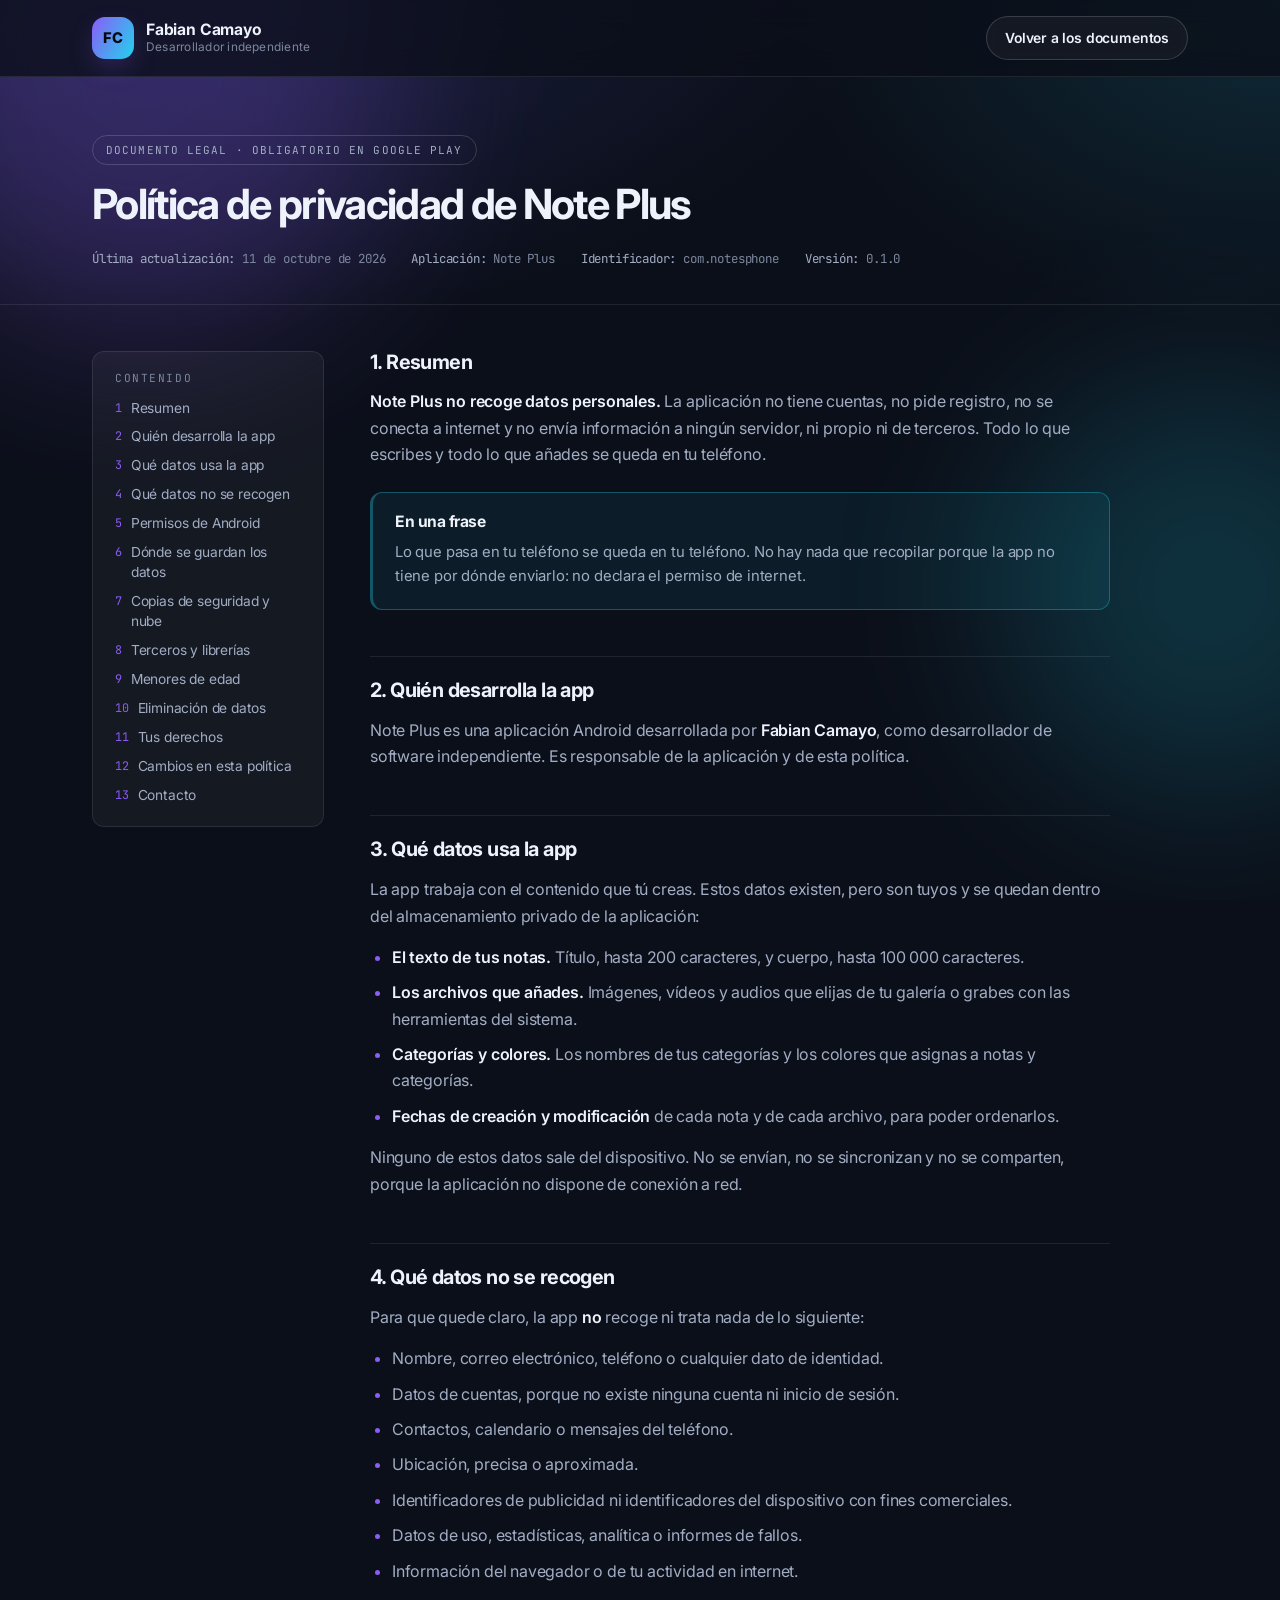
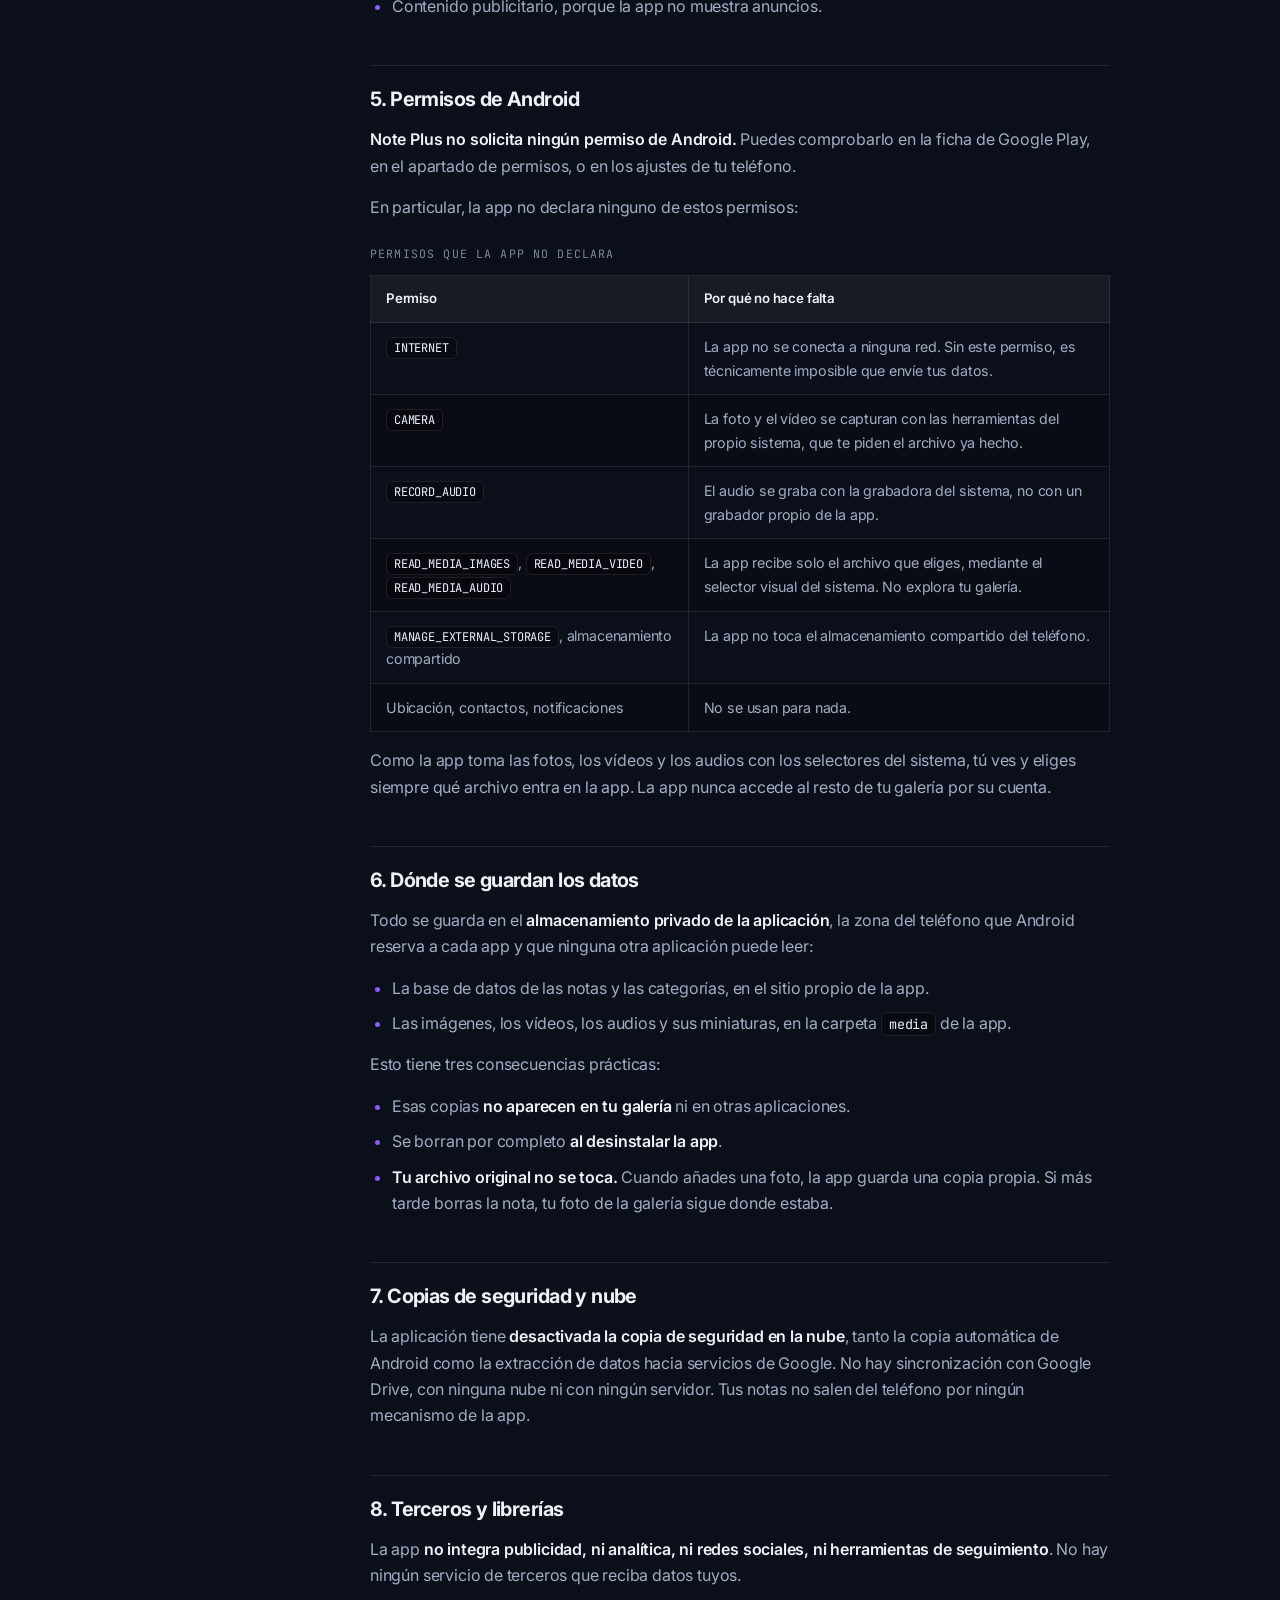
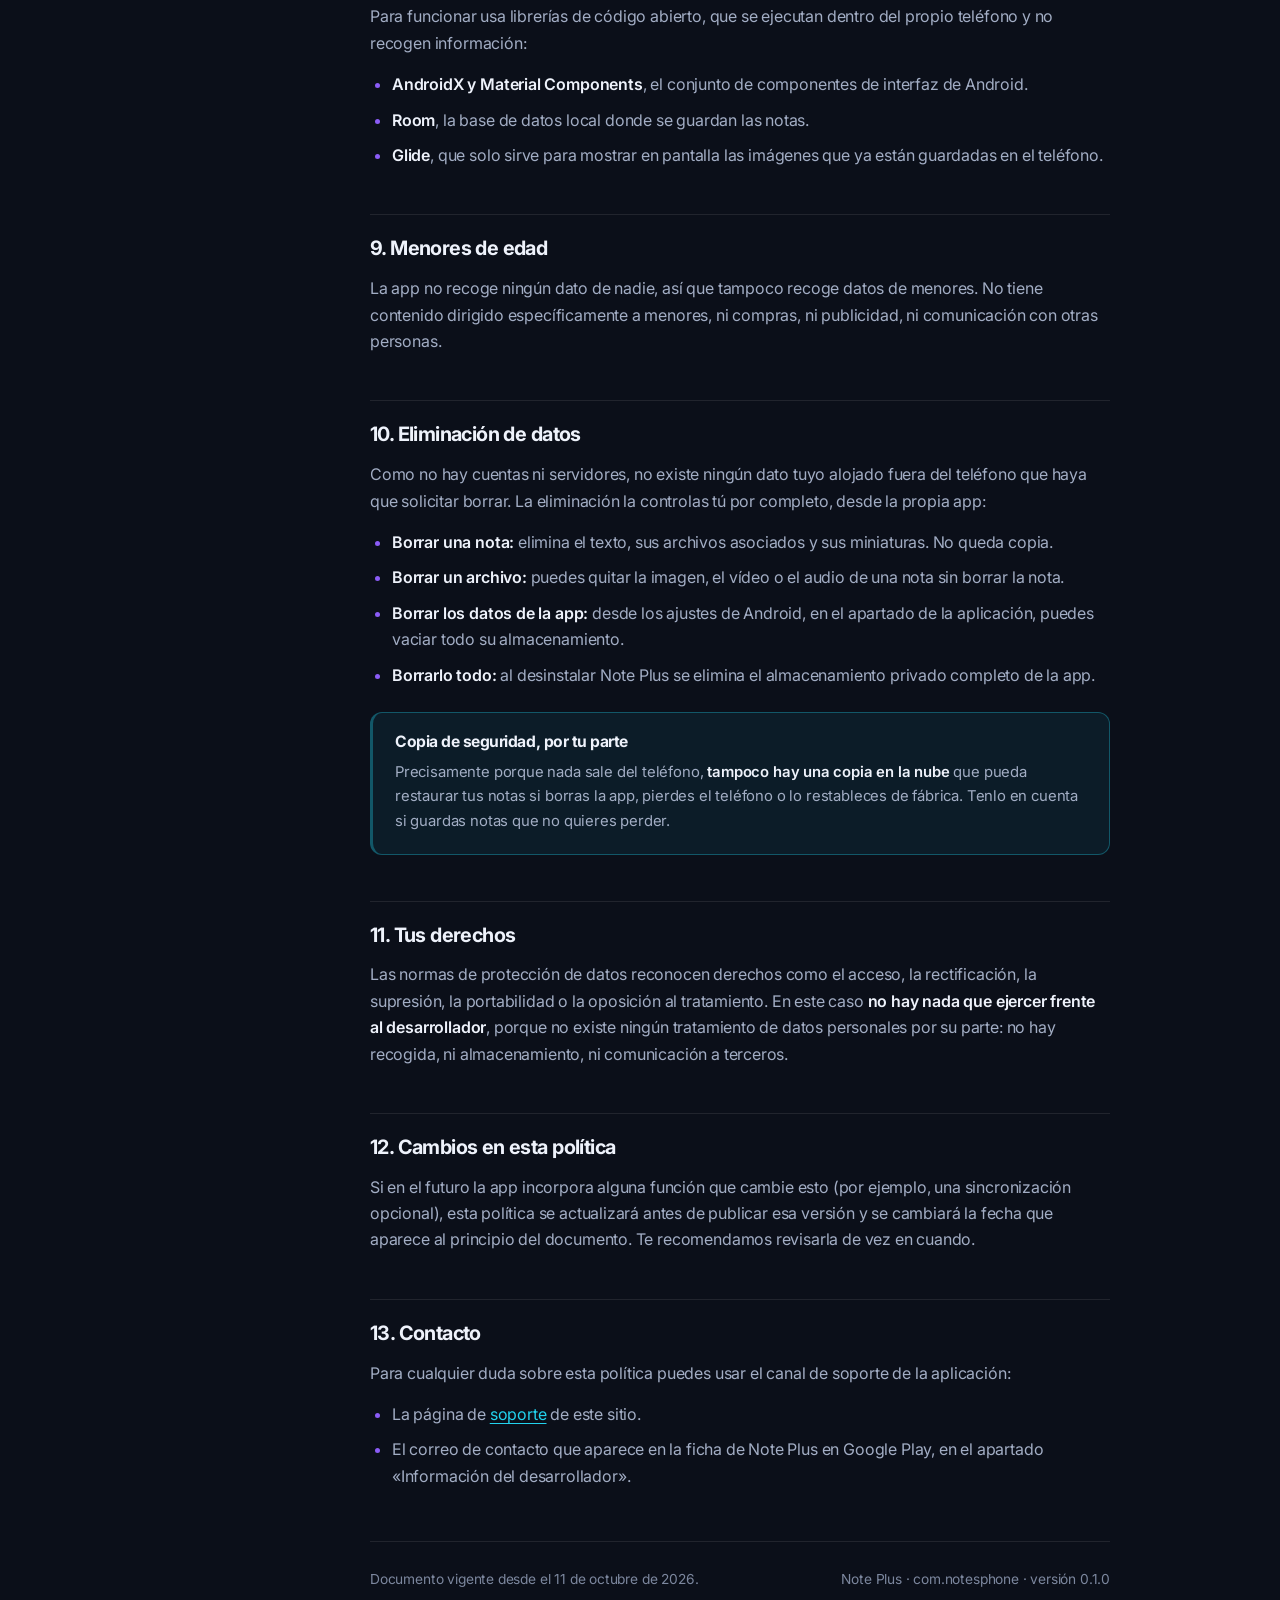
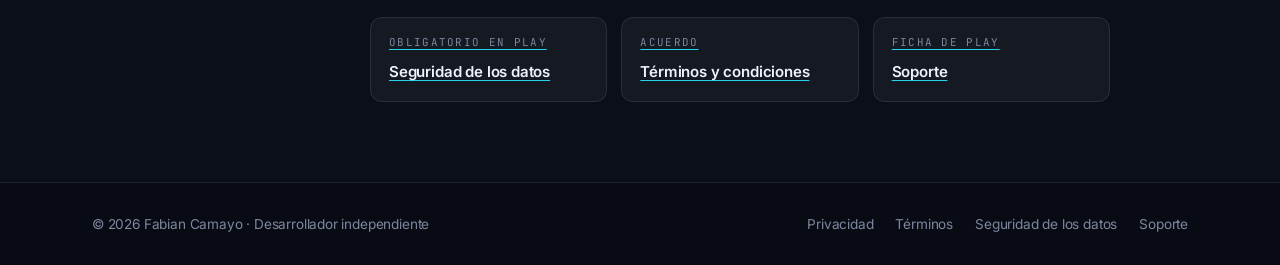
==== note-plus/privacidad/index.html @ 37633979 "Sustituir el checklist por los documentos legales de Note Plus - Quita la seccion 'Que necesita una " ====
<!DOCTYPE html>
<html lang="es">
<head>
<meta charset="utf-8" />
<meta name="viewport" content="width=device-width, initial-scale=1" />
<title>Política de privacidad de Note Plus — Fabian Camayo</title>
<meta name="description" content="Política de privacidad de Note Plus: la app no recoge ni comparte datos, no usa internet y guarda todo en el almacenamiento privado del teléfono." />
<meta name="theme-color" content="#0b0f19" />
<meta name="color-scheme" content="dark" />
<link rel="canonical" href="https://fabian-camayo.github.io/note-plus/privacidad/" />
<link rel="icon" href="/assets/img/favicon.svg" type="image/svg+xml" />
<link href="https://fonts.googleapis.com/css2?family=Inter:wght@400;500;600;700;800&family=JetBrains+Mono:wght@400;600&display=swap" rel="stylesheet" />
<link rel="stylesheet" href="/assets/css/styles.css" />
<link rel="stylesheet" href="/assets/css/legal.css" />
</head>
<body>
<a class="skip-link" href="#documento">Saltar al contenido</a>

<div class="bg" aria-hidden="true">
  <span class="orb orb-1"></span>
  <span class="orb orb-2"></span>
</div>

<header class="nav is-stuck">
  <div class="wrap nav-inner">
    <a class="brand" href="/">
      <span class="brand-mark" aria-hidden="true">FC</span>
      <span class="brand-text">
        <strong>Fabian Camayo</strong>
        <small>Desarrollador independiente</small>
      </span>
    </a>
    <a class="btn btn-ghost btn-sm" href="/#documentos">Volver a los documentos</a>
  </div>
</header>

<div class="doc-hero">
  <div class="wrap doc-hero-inner">
    <span class="doc-kind">Documento legal · Obligatorio en Google Play</span>
    <h1>Política de privacidad de Note Plus</h1>
    <div class="doc-meta">
      <span><b>Última actualización:</b> 11 de octubre de 2026</span>
      <span><b>Aplicación:</b> Note Plus</span>
      <span><b>Identificador:</b> com.notesphone</span>
      <span><b>Versión:</b> 0.1.0</span>
    </div>
  </div>
</div>

<main class="doc-main" id="documento">
  <div class="wrap doc-layout">

    <nav class="toc" aria-label="Contenido del documento">
      <h2>Contenido</h2>
      <ol>
        <li><a href="#resumen">Resumen</a></li>
        <li><a href="#responsable">Quién desarrolla la app</a></li>
        <li><a href="#trata">Qué datos usa la app</a></li>
        <li><a href="#no-recoge">Qué datos no se recogen</a></li>
        <li><a href="#permisos">Permisos de Android</a></li>
        <li><a href="#donde">Dónde se guardan los datos</a></li>
        <li><a href="#copias">Copias de seguridad y nube</a></li>
        <li><a href="#terceros">Terceros y librerías</a></li>
        <li><a href="#menores">Menores de edad</a></li>
        <li><a href="#eliminacion">Eliminación de datos</a></li>
        <li><a href="#derechos">Tus derechos</a></li>
        <li><a href="#cambios">Cambios en esta política</a></li>
        <li><a href="#contacto">Contacto</a></li>
      </ol>
    </nav>

    <article class="doc-body prose">

      <h2 id="resumen">1. Resumen</h2>
      <p>
        <strong>Note Plus no recoge datos personales.</strong> La aplicación no tiene cuentas, no
        pide registro, no se conecta a internet y no envía información a ningún servidor, ni
        propio ni de terceros. Todo lo que escribes y todo lo que añades se queda en tu teléfono.
      </p>
      <div class="callout">
        <h3>En una frase</h3>
        <p>
          Lo que pasa en tu teléfono se queda en tu teléfono. No hay nada que recopilar porque la
          app no tiene por dónde enviarlo: no declara el permiso de internet.
        </p>
      </div>

      <h2 id="responsable">2. Quién desarrolla la app</h2>
      <p>
        Note Plus es una aplicación Android desarrollada por <strong>Fabian Camayo</strong>, como
        desarrollador de software independiente. Es responsable de la aplicación y de esta
        política.
      </p>

      <h2 id="trata">3. Qué datos usa la app</h2>
      <p>
        La app trabaja con el contenido que tú creas. Estos datos existen, pero son tuyos y se
        quedan dentro del almacenamiento privado de la aplicación:
      </p>
      <ul>
        <li><strong>El texto de tus notas.</strong> Título, hasta 200 caracteres, y cuerpo, hasta 100 000 caracteres.</li>
        <li><strong>Los archivos que añades.</strong> Imágenes, vídeos y audios que elijas de tu galería o grabes con las herramientas del sistema.</li>
        <li><strong>Categorías y colores.</strong> Los nombres de tus categorías y los colores que asignas a notas y categorías.</li>
        <li><strong>Fechas de creación y modificación</strong> de cada nota y de cada archivo, para poder ordenarlos.</li>
      </ul>
      <p>
        Ninguno de estos datos sale del dispositivo. No se envían, no se sincronizan y no se
        comparten, porque la aplicación no dispone de conexión a red.
      </p>

      <h2 id="no-recoge">4. Qué datos no se recogen</h2>
      <p>Para que quede claro, la app <strong>no</strong> recoge ni trata nada de lo siguiente:</p>
      <ul>
        <li>Nombre, correo electrónico, teléfono o cualquier dato de identidad.</li>
        <li>Datos de cuentas, porque no existe ninguna cuenta ni inicio de sesión.</li>
        <li>Contactos, calendario o mensajes del teléfono.</li>
        <li>Ubicación, precisa o aproximada.</li>
        <li>Identificadores de publicidad ni identificadores del dispositivo con fines comerciales.</li>
        <li>Datos de uso, estadísticas, analítica o informes de fallos.</li>
        <li>Información del navegador o de tu actividad en internet.</li>
        <li>Contenido publicitario, porque la app no muestra anuncios.</li>
      </ul>

      <h2 id="permisos">5. Permisos de Android</h2>
      <p>
        <strong>Note Plus no solicita ningún permiso de Android.</strong> Puedes comprobarlo en la
        ficha de Google Play, en el apartado de permisos, o en los ajustes de tu teléfono.
      </p>
      <p>En particular, la app no declara ninguno de estos permisos:</p>
      <div class="table-wrap">
        <table>
          <caption>Permisos que la app no declara</caption>
          <thead>
            <tr><th>Permiso</th><th>Por qué no hace falta</th></tr>
          </thead>
          <tbody>
            <tr><td><code>INTERNET</code></td><td>La app no se conecta a ninguna red. Sin este permiso, es técnicamente imposible que envíe tus datos.</td></tr>
            <tr><td><code>CAMERA</code></td><td>La foto y el vídeo se capturan con las herramientas del propio sistema, que te piden el archivo ya hecho.</td></tr>
            <tr><td><code>RECORD_AUDIO</code></td><td>El audio se graba con la grabadora del sistema, no con un grabador propio de la app.</td></tr>
            <tr><td><code>READ_MEDIA_IMAGES</code>, <code>READ_MEDIA_VIDEO</code>, <code>READ_MEDIA_AUDIO</code></td><td>La app recibe solo el archivo que eliges, mediante el selector visual del sistema. No explora tu galería.</td></tr>
            <tr><td><code>MANAGE_EXTERNAL_STORAGE</code>, almacenamiento compartido</td><td>La app no toca el almacenamiento compartido del teléfono.</td></tr>
            <tr><td>Ubicación, contactos, notificaciones</td><td>No se usan para nada.</td></tr>
          </tbody>
        </table>
      </div>
      <p>
        Como la app toma las fotos, los vídeos y los audios con los selectores del sistema, tú ves
        y eliges siempre qué archivo entra en la app. La app nunca accede al resto de tu galería
        por su cuenta.
      </p>

      <h2 id="donde">6. Dónde se guardan los datos</h2>
      <p>
        Todo se guarda en el <strong>almacenamiento privado de la aplicación</strong>, la zona del
        teléfono que Android reserva a cada app y que ninguna otra aplicación puede leer:
      </p>
      <ul>
        <li>La base de datos de las notas y las categorías, en el sitio propio de la app.</li>
        <li>Las imágenes, los vídeos, los audios y sus miniaturas, en la carpeta <code>media</code> de la app.</li>
      </ul>
      <p>Esto tiene tres consecuencias prácticas:</p>
      <ul>
        <li>Esas copias <strong>no aparecen en tu galería</strong> ni en otras aplicaciones.</li>
        <li>Se borran por completo <strong>al desinstalar la app</strong>.</li>
        <li><strong>Tu archivo original no se toca.</strong> Cuando añades una foto, la app guarda una copia propia. Si más tarde borras la nota, tu foto de la galería sigue donde estaba.</li>
      </ul>

      <h2 id="copias">7. Copias de seguridad y nube</h2>
      <p>
        La aplicación tiene <strong>desactivada la copia de seguridad en la nube</strong>, tanto la
        copia automática de Android como la extracción de datos hacia servicios de Google. No hay
        sincronización con Google Drive, con ninguna nube ni con ningún servidor. Tus notas no
        salen del teléfono por ningún mecanismo de la app.
      </p>

      <h2 id="terceros">8. Terceros y librerías</h2>
      <p>
        La app <strong>no integra publicidad, ni analítica, ni redes sociales, ni herramientas de
        seguimiento</strong>. No hay ningún servicio de terceros que reciba datos tuyos.
      </p>
      <p>
        Para funcionar usa librerías de código abierto, que se ejecutan dentro del propio
        teléfono y no recogen información:
      </p>
      <ul>
        <li><strong>AndroidX y Material Components</strong>, el conjunto de componentes de interfaz de Android.</li>
        <li><strong>Room</strong>, la base de datos local donde se guardan las notas.</li>
        <li><strong>Glide</strong>, que solo sirve para mostrar en pantalla las imágenes que ya están guardadas en el teléfono.</li>
      </ul>

      <h2 id="menores">9. Menores de edad</h2>
      <p>
        La app no recoge ningún dato de nadie, así que tampoco recoge datos de menores. No tiene
        contenido dirigido específicamente a menores, ni compras, ni publicidad, ni comunicación
        con otras personas.
      </p>

      <h2 id="eliminacion">10. Eliminación de datos</h2>
      <p>
        Como no hay cuentas ni servidores, no existe ningún dato tuyo alojado fuera del teléfono
        que haya que solicitar borrar. La eliminación la controlas tú por completo, desde la
        propia app:
      </p>
      <ul>
        <li><strong>Borrar una nota:</strong> elimina el texto, sus archivos asociados y sus miniaturas. No queda copia.</li>
        <li><strong>Borrar un archivo:</strong> puedes quitar la imagen, el vídeo o el audio de una nota sin borrar la nota.</li>
        <li><strong>Borrar los datos de la app:</strong> desde los ajustes de Android, en el apartado de la aplicación, puedes vaciar todo su almacenamiento.</li>
        <li><strong>Borrarlo todo:</strong> al desinstalar Note Plus se elimina el almacenamiento privado completo de la app.</li>
      </ul>
      <div class="callout">
        <h3>Copia de seguridad, por tu parte</h3>
        <p>
          Precisamente porque nada sale del teléfono, <strong>tampoco hay una copia en la nube</strong>
          que pueda restaurar tus notas si borras la app, pierdes el teléfono o lo restableces de
          fábrica. Tenlo en cuenta si guardas notas que no quieres perder.
        </p>
      </div>

      <h2 id="derechos">11. Tus derechos</h2>
      <p>
        Las normas de protección de datos reconocen derechos como el acceso, la rectificación, la
        supresión, la portabilidad o la oposición al tratamiento. En este caso
        <strong>no hay nada que ejercer frente al desarrollador</strong>, porque no existe ningún
        tratamiento de datos personales por su parte: no hay recogida, ni almacenamiento, ni
        comunicación a terceros.
      </p>

      <h2 id="cambios">12. Cambios en esta política</h2>
      <p>
        Si en el futuro la app incorpora alguna función que cambie esto (por ejemplo, una
        sincronización opcional), esta política se actualizará antes de publicar esa versión y se
        cambiará la fecha que aparece al principio del documento. Te recomendamos revisarla de vez
        en cuando.
      </p>

      <h2 id="contacto">13. Contacto</h2>
      <p>
        Para cualquier duda sobre esta política puedes usar el canal de soporte de la aplicación:
      </p>
      <ul>
        <li>La página de <a href="/note-plus/soporte/">soporte</a> de este sitio.</li>
        <li>El correo de contacto que aparece en la ficha de Note Plus en Google Play, en el apartado «Información del desarrollador».</li>
      </ul>

      <div class="doc-foot">
        <span>Documento vigente desde el 11 de octubre de 2026.</span>
        <span>Note Plus · com.notesphone · versión 0.1.0</span>
      </div>

      <nav class="doc-nav" aria-label="Otros documentos">
        <a href="/note-plus/seguridad-de-datos/">
          <small>Obligatorio en Play</small>
          <span>Seguridad de los datos</span>
        </a>
        <a href="/note-plus/terminos/">
          <small>Acuerdo</small>
          <span>Términos y condiciones</span>
        </a>
        <a href="/note-plus/soporte/">
          <small>Ficha de Play</small>
          <span>Soporte</span>
        </a>
      </nav>

    </article>
  </div>
</main>

<footer class="footer">
  <div class="wrap footer-inner">
    <p>© 2026 Fabian Camayo · Desarrollador independiente</p>
    <ul class="footer-links">
      <li><a href="/note-plus/privacidad/">Privacidad</a></li>
      <li><a href="/note-plus/terminos/">Términos</a></li>
      <li><a href="/note-plus/seguridad-de-datos/">Seguridad de los datos</a></li>
      <li><a href="/note-plus/soporte/">Soporte</a></li>
    </ul>
  </div>
</footer>
</body>
</html>
---- assets/css/styles.css ----
/* ==========================================================================
   Fabian Camayo — Desarrollador independiente
   Fabian-camayo.github.io
   ========================================================================== */

/* ── Tokens ─────────────────────────────────────────────────────────────── */
:root {
  --bg: #0b0f19;
  --bg-soft: #0f1420;
  --surface: rgba(255, 255, 255, 0.045);
  --surface-strong: rgba(255, 255, 255, 0.07);
  --line: rgba(255, 255, 255, 0.09);
  --line-strong: rgba(255, 255, 255, 0.16);

  --text: #eef2fb;
  --muted: #a2adc4;
  --dim: #7c879e;

  --violet: #8b5cf6;
  --indigo: #6366f1;
  --cyan: #22d3ee;
  --green: #34d399;
  --amber: #fbbf24;

  --grad: linear-gradient(120deg, var(--violet), var(--cyan));
  --radius: 20px;
  --radius-sm: 12px;
  --wrap: 1140px;

  --font: "Inter", -apple-system, BlinkMacSystemFont, "Segoe UI", Roboto, sans-serif;
  --mono: "JetBrains Mono", ui-monospace, SFMono-Regular, Menlo, monospace;

  --shadow: 0 24px 60px -28px rgba(0, 0, 0, 0.85);
  --ease: cubic-bezier(0.22, 1, 0.36, 1);
}

/* ── Reset ──────────────────────────────────────────────────────────────── */
*, *::before, *::after { box-sizing: border-box; }

html { scroll-behavior: smooth; scroll-padding-top: 96px; -webkit-text-size-adjust: 100%; }

body {
  margin: 0;
  background: var(--bg);
  color: var(--text);
  font-family: var(--font);
  font-size: 16px;
  line-height: 1.65;
  letter-spacing: -0.011em;
  overflow-x: hidden;
  -webkit-font-smoothing: antialiased;
}

h1, h2, h3, h4 { margin: 0; line-height: 1.15; letter-spacing: -0.03em; font-weight: 700; }
p { margin: 0; }
ul, ol, dl, dd { margin: 0; padding: 0; list-style: none; }
a { color: inherit; text-decoration: none; }
img, svg { display: block; max-width: 100%; }
button { font: inherit; color: inherit; }

::selection { background: rgba(139, 92, 246, 0.35); }

:focus-visible {
  outline: 2px solid var(--cyan);
  outline-offset: 3px;
  border-radius: 6px;
}

.skip-link {
  position: absolute;
  left: -9999px;
  top: 12px;
  z-index: 100;
  padding: 10px 16px;
  background: var(--violet);
  border-radius: 10px;
  font-weight: 600;
}
.skip-link:focus { left: 16px; }

/* ── Fondo animado ──────────────────────────────────────────────────────── */
.bg {
  position: fixed;
  inset: 0;
  z-index: -1;
  overflow: hidden;
  background:
    radial-gradient(1200px 700px at 15% -10%, rgba(99, 102, 241, 0.22), transparent 60%),
    radial-gradient(900px 600px at 100% 0%, rgba(34, 211, 238, 0.14), transparent 55%),
    var(--bg);
}

.orb {
  position: absolute;
  border-radius: 50%;
  filter: blur(90px);
  opacity: 0.5;
  animation: float 22s ease-in-out infinite;
}
.orb-1 { width: 520px; height: 520px; top: -180px; left: -120px; background: rgba(139, 92, 246, 0.5); }
.orb-2 { width: 420px; height: 420px; top: 42%; right: -140px; background: rgba(34, 211, 238, 0.35); animation-delay: -7s; }
.orb-3 { width: 460px; height: 460px; bottom: -200px; left: 32%; background: rgba(99, 102, 241, 0.38); animation-delay: -14s; }

@keyframes float {
  0%, 100% { transform: translate3d(0, 0, 0) scale(1); }
  33%      { transform: translate3d(40px, -50px, 0) scale(1.08); }
  66%      { transform: translate3d(-35px, 30px, 0) scale(0.94); }
}

.grid-lines {
  position: absolute;
  inset: 0;
  background-image:
    linear-gradient(rgba(255, 255, 255, 0.035) 1px, transparent 1px),
    linear-gradient(90deg, rgba(255, 255, 255, 0.035) 1px, transparent 1px);
  background-size: 68px 68px;
  mask-image: radial-gradient(ellipse 80% 60% at 50% 0%, #000 20%, transparent 75%);
  -webkit-mask-image: radial-gradient(ellipse 80% 60% at 50% 0%, #000 20%, transparent 75%);
}

/* ── Barra de progreso ──────────────────────────────────────────────────── */
.progress {
  position: fixed;
  top: 0;
  left: 0;
  right: 0;
  height: 2px;
  z-index: 60;
  background: transparent;
}
.progress span {
  display: block;
  height: 100%;
  width: 0;
  background: var(--grad);
}

/* ── Layout ─────────────────────────────────────────────────────────────── */
.wrap {
  width: 100%;
  max-width: var(--wrap);
  margin-inline: auto;
  padding-inline: 22px;
}

.section { padding: 96px 0; position: relative; }

.section-head { max-width: 720px; margin-bottom: 48px; }

.eyebrow {
  display: inline-block;
  font-family: var(--mono);
  font-size: 0.72rem;
  letter-spacing: 0.18em;
  text-transform: uppercase;
  color: var(--cyan);
  margin-bottom: 14px;
}

.section-head h2 { font-size: clamp(1.85rem, 4.4vw, 2.75rem); }
.section-head p { color: var(--muted); margin-top: 16px; font-size: 1.03rem; }

.gradient-text {
  background: var(--grad);
  -webkit-background-clip: text;
  background-clip: text;
  color: transparent;
}

/* ── Nav ────────────────────────────────────────────────────────────────── */
.nav {
  position: sticky;
  top: 0;
  z-index: 50;
  transition: background 0.35s var(--ease), border-color 0.35s var(--ease), backdrop-filter 0.35s;
  border-bottom: 1px solid transparent;
}
.nav.is-stuck {
  background: rgba(11, 15, 25, 0.78);
  backdrop-filter: blur(14px);
  -webkit-backdrop-filter: blur(14px);
  border-bottom-color: var(--line);
}

.nav-inner {
  display: flex;
  align-items: center;
  justify-content: space-between;
  gap: 20px;
  min-height: 76px;
}

.brand { display: flex; align-items: center; gap: 12px; }

.brand-mark {
  display: grid;
  place-items: center;
  width: 42px;
  height: 42px;
  border-radius: 13px;
  background: var(--grad);
  color: #07090f;
  font-weight: 800;
  font-size: 0.92rem;
  letter-spacing: -0.02em;
  box-shadow: 0 10px 30px -12px rgba(139, 92, 246, 0.9);
}

.brand-text { display: flex; flex-direction: column; line-height: 1.2; }
.brand-text strong { font-size: 0.98rem; }
.brand-text small { color: var(--dim); font-size: 0.74rem; letter-spacing: 0.02em; }

.nav-menu { display: flex; align-items: center; gap: 6px; }

.nav-menu a {
  position: relative;
  padding: 9px 13px;
  border-radius: 10px;
  font-size: 0.92rem;
  color: var(--muted);
  transition: color 0.2s, background 0.2s;
}
.nav-menu a:hover { color: var(--text); background: var(--surface); }
.nav-menu a.is-active { color: var(--text); }
.nav-menu a.is-active::after {
  content: "";
  position: absolute;
  left: 13px;
  right: 13px;
  bottom: 3px;
  height: 2px;
  border-radius: 2px;
  background: var(--grad);
}

.nav-cta {
  border: 1px solid var(--line-strong);
  color: var(--text) !important;
  background: var(--surface);
}
.nav-cta:hover { border-color: rgba(34, 211, 238, 0.6); }
.nav-cta::after { display: none !important; }

.nav-toggle {
  display: none;
  width: 44px;
  height: 44px;
  padding: 11px;
  border: 1px solid var(--line);
  border-radius: 12px;
  background: var(--surface);
  cursor: pointer;
  flex-direction: column;
  justify-content: space-between;
}
.nav-toggle span {
  display: block;
  height: 2px;
  border-radius: 2px;
  background: var(--text);
  transition: transform 0.3s var(--ease), opacity 0.2s;
}
.nav-toggle[aria-expanded="true"] span:nth-child(1) { transform: translateY(9px) rotate(45deg); }
.nav-toggle[aria-expanded="true"] span:nth-child(2) { opacity: 0; }
.nav-toggle[aria-expanded="true"] span:nth-child(3) { transform: translateY(-9px) rotate(-45deg); }

/* ── Hero ───────────────────────────────────────────────────────────────── */
.hero { padding: clamp(64px, 11vw, 132px) 0 92px; }

.hero-inner { max-width: 900px; }

.pill {
  display: inline-flex;
  align-items: center;
  gap: 10px;
  padding: 7px 16px 7px 12px;
  border: 1px solid var(--line-strong);
  border-radius: 100px;
  background: var(--surface);
  font-size: 0.82rem;
  color: var(--muted);
  backdrop-filter: blur(8px);
}
.pill .dot {
  width: 8px;
  height: 8px;
  border-radius: 50%;
  background: var(--green);
  box-shadow: 0 0 0 4px rgba(52, 211, 153, 0.16);
  animation: pulse 2.4s ease-in-out infinite;
}
@keyframes pulse {
  0%, 100% { box-shadow: 0 0 0 4px rgba(52, 211, 153, 0.16); }
  50%      { box-shadow: 0 0 0 9px rgba(52, 211, 153, 0.05); }
}

.hero h1 {
  margin-top: 26px;
  font-size: clamp(2.3rem, 6.4vw, 4.15rem);
  font-weight: 800;
  letter-spacing: -0.045em;
}
.hero h1 .gradient-text { display: block; }

.hero-lead {
  margin-top: 26px;
  max-width: 620px;
  font-size: clamp(1rem, 1.6vw, 1.13rem);
  color: var(--muted);
}
.hero-lead strong { color: var(--text); font-weight: 600; }

.hero-actions { display: flex; flex-wrap: wrap; gap: 14px; margin-top: 36px; }

.stats {
  display: grid;
  grid-template-columns: repeat(4, minmax(0, 1fr));
  gap: 18px;
  margin-top: 68px;
  padding-top: 30px;
  border-top: 1px solid var(--line);
}
.stats dt {
  font-family: var(--mono);
  font-size: 0.7rem;
  letter-spacing: 0.14em;
  text-transform: uppercase;
  color: var(--dim);
}
.stats dd { margin-top: 6px; font-size: 1.22rem; font-weight: 700; }
.stats dd [data-count] { background: var(--grad); -webkit-background-clip: text; background-clip: text; color: transparent; }

/* ── Botones ────────────────────────────────────────────────────────────── */
.btn {
  display: inline-flex;
  align-items: center;
  justify-content: center;
  gap: 8px;
  padding: 13px 24px;
  border: 1px solid transparent;
  border-radius: 100px;
  font-size: 0.94rem;
  font-weight: 600;
  cursor: pointer;
  transition: transform 0.25s var(--ease), box-shadow 0.25s var(--ease), border-color 0.25s, background 0.25s;
}
.btn-primary {
  background: var(--grad);
  color: #07090f;
  box-shadow: 0 14px 34px -16px rgba(139, 92, 246, 0.95);
}
.btn-primary:hover { transform: translateY(-2px); box-shadow: 0 20px 40px -16px rgba(34, 211, 238, 0.75); }
.btn-ghost {
  border-color: var(--line-strong);
  background: var(--surface);
  color: var(--text);
  backdrop-filter: blur(8px);
}
.btn-ghost:hover { transform: translateY(-2px); border-color: rgba(139, 92, 246, 0.7); }
.btn-sm { padding: 10px 18px; font-size: 0.87rem; }
.btn-icon { width: 17px; height: 17px; flex: none; }

/* ── Tarjetas ───────────────────────────────────────────────────────────── */
.card {
  position: relative;
  padding: 26px;
  border: 1px solid var(--line);
  border-radius: var(--radius);
  background: var(--surface);
  backdrop-filter: blur(12px);
  -webkit-backdrop-filter: blur(12px);
  overflow: hidden;
  transition: border-color 0.3s, transform 0.4s var(--ease), background 0.3s;
}
.card::before {
  content: "";
  position: absolute;
  inset: 0 0 auto 0;
  height: 1px;
  background: linear-gradient(90deg, transparent, rgba(255, 255, 255, 0.28), transparent);
  opacity: 0;
  transition: opacity 0.35s;
}
.card:hover { border-color: var(--line-strong); background: var(--surface-strong); transform: translateY(-3px); }
.card:hover::before { opacity: 1; }

.feature-grid {
  display: grid;
  grid-template-columns: repeat(auto-fit, minmax(240px, 1fr));
  gap: 20px;
}

.card-icon {
  display: grid;
  place-items: center;
  width: 46px;
  height: 46px;
  margin-bottom: 18px;
  border: 1px solid var(--line-strong);
  border-radius: 14px;
  background: linear-gradient(140deg, rgba(139, 92, 246, 0.28), rgba(34, 211, 238, 0.14));
  color: var(--cyan);
  font-size: 1.05rem;
}

.card h3 { font-size: 1.08rem; margin-bottom: 10px; }
.card p { color: var(--muted); font-size: 0.94rem; }

/* ── Habilidades ────────────────────────────────────────────────────────── */
.skills-layout {
  display: grid;
  grid-template-columns: 1.35fr 1fr;
  gap: 22px;
  align-items: start;
}
.skills-card { padding: 30px; }
.skills { display: grid; gap: 22px; }

.skill-top {
  display: flex;
  align-items: baseline;
  justify-content: space-between;
  gap: 12px;
  margin-bottom: 9px;
}
.skill-top span { font-weight: 600; font-size: 0.95rem; }
.skill-top em { font-family: var(--mono); font-style: normal; font-size: 0.78rem; color: var(--cyan); }

.bar {
  height: 7px;
  border-radius: 100px;
  background: rgba(255, 255, 255, 0.07);
  overflow: hidden;
}
.bar span {
  display: block;
  height: 100%;
  width: 0;
  border-radius: inherit;
  background: var(--grad);
  transition: width 1.15s var(--ease);
}
.bar span.is-filled { width: var(--value); }

.skills-side { display: grid; gap: 22px; }

.tags { display: flex; flex-wrap: wrap; gap: 9px; }
.tags li {
  padding: 7px 14px;
  border: 1px solid var(--line);
  border-radius: 100px;
  background: rgba(255, 255, 255, 0.035);
  font-size: 0.83rem;
  color: var(--muted);
}
.skills-side .tags { margin-top: 16px; }

.langs { margin-top: 16px; display: grid; gap: 10px; }
.langs li { display: flex; justify-content: space-between; font-size: 0.93rem; }
.langs em { font-style: normal; color: var(--cyan); font-family: var(--mono); font-size: 0.8rem; }

/* ── Timeline ───────────────────────────────────────────────────────────── */
.timeline { position: relative; display: grid; gap: 18px; }
.timeline::before {
  content: "";
  position: absolute;
  left: 7px;
  top: 10px;
  bottom: 10px;
  width: 1px;
  background: linear-gradient(180deg, rgba(139, 92, 246, 0.7), rgba(34, 211, 238, 0.35), transparent);
}
.timeline li { position: relative; padding-left: 40px; }

.tl-dot {
  position: absolute;
  left: 0;
  top: 30px;
  width: 15px;
  height: 15px;
  border-radius: 50%;
  background: var(--bg-soft);
  border: 2px solid var(--violet);
  box-shadow: 0 0 0 4px rgba(139, 92, 246, 0.14);
}
.tl-card { padding: 22px 24px; }
.tl-top { display: flex; align-items: center; gap: 12px; flex-wrap: wrap; }
.tl-top h3 { font-size: 1.12rem; }
.tl-role { margin-top: 8px; font-size: 0.95rem; color: var(--text); opacity: 0.92; }
.tl-meta { margin-top: 4px; font-family: var(--mono); font-size: 0.78rem; color: var(--dim); }

.chip {
  padding: 4px 11px;
  border: 1px solid var(--line-strong);
  border-radius: 100px;
  font-size: 0.72rem;
  letter-spacing: 0.04em;
  text-transform: uppercase;
  color: var(--muted);
  white-space: nowrap;
}
.chip-live { border-color: rgba(52, 211, 153, 0.5); color: var(--green); background: rgba(52, 211, 153, 0.1); }
.chip-soon { border-color: rgba(251, 191, 36, 0.45); color: var(--amber); background: rgba(251, 191, 36, 0.08); }
.chip-dashed { border-style: dashed; }

/* ── Formación ──────────────────────────────────────────────────────────── */
.two-col { display: grid; grid-template-columns: 1fr 1fr; gap: 44px; }
.col-title {
  font-family: var(--mono);
  font-size: 0.76rem;
  letter-spacing: 0.16em;
  text-transform: uppercase;
  color: var(--dim);
  margin-bottom: 18px;
}
.list { display: grid; gap: 14px; }
.card.mini { padding: 18px 20px; }
.card.mini h4 { font-size: 0.98rem; }
.card.mini p { margin-top: 6px; font-family: var(--mono); font-size: 0.76rem; color: var(--dim); }

/* ── Apps ───────────────────────────────────────────────────────────────── */
.app-card { padding: 32px; }
.app-top { display: grid; grid-template-columns: 108px 1fr; gap: 28px; align-items: start; }

.app-icon {
  width: 108px;
  height: 108px;
  border-radius: 26px;
  overflow: hidden;
  box-shadow: 0 20px 44px -20px rgba(255, 235, 59, 0.4);
}
.app-icon svg { width: 100%; height: 100%; }

.app-name-row { display: flex; align-items: center; gap: 10px; flex-wrap: wrap; }
.app-name-row h3 { font-size: 1.5rem; }
.app-desc { margin-top: 14px; color: var(--muted); max-width: 62ch; }
.app-card .tags { margin-top: 18px; }
.app-actions { display: flex; flex-wrap: wrap; gap: 12px; margin-top: 24px; }

.app-facts {
  display: grid;
  grid-template-columns: repeat(auto-fit, minmax(230px, 1fr));
  gap: 14px;
  margin-top: 28px;
  padding-top: 24px;
  border-top: 1px solid var(--line);
}
.app-facts li { font-size: 0.88rem; color: var(--dim); }
.app-facts strong { display: block; color: var(--text); font-size: 0.74rem; font-family: var(--mono); letter-spacing: 0.12em; text-transform: uppercase; margin-bottom: 4px; }

.apps-next {
  display: flex;
  align-items: center;
  gap: 14px;
  margin-top: 22px;
  color: var(--dim);
  font-size: 0.9rem;
}

/* ── Documentos legales ─────────────────────────────────────────────────── */
.docs-grid {
  display: grid;
  grid-template-columns: repeat(auto-fit, minmax(258px, 1fr));
  gap: 20px;
}

.doc-card {
  display: flex;
  flex-direction: column;
  align-items: flex-start;
}

.doc-tag {
  display: inline-block;
  margin-bottom: 14px;
  padding: 4px 11px;
  border: 1px solid var(--line-strong);
  border-radius: 100px;
  font-family: var(--mono);
  font-size: 0.68rem;
  letter-spacing: 0.06em;
  text-transform: uppercase;
  color: var(--muted);
}
.doc-tag-req {
  border-color: rgba(251, 191, 36, 0.5);
  color: var(--amber);
  background: rgba(251, 191, 36, 0.08);
}

.doc-card h3 { font-size: 1.06rem; }
.doc-card p { margin-top: 10px; }

.doc-link {
  display: inline-flex;
  align-items: center;
  gap: 7px;
  margin-top: auto;
  padding-top: 18px;
  font-size: 0.87rem;
  font-weight: 600;
  color: var(--cyan);
}
.doc-link span { transition: transform 0.3s var(--ease); }
.doc-card:hover .doc-link span { transform: translateX(5px); }

.docs-note { margin-top: 20px; }
.docs-note h3 { font-size: 1.02rem; }
.docs-note p { margin-top: 10px; max-width: 78ch; }
.docs-note a {
  color: var(--cyan);
  text-decoration: underline;
  text-underline-offset: 3px;
}

/* Enlaces a los documentos dentro de la tarjeta de una app */
.app-legal {
  margin-top: 22px;
  padding-top: 20px;
  border-top: 1px solid var(--line);
}
.app-legal-title {
  display: block;
  margin-bottom: 12px;
  font-family: var(--mono);
  font-size: 0.72rem;
  letter-spacing: 0.14em;
  text-transform: uppercase;
  color: var(--dim);
}
.app-legal ul { display: flex; flex-wrap: wrap; gap: 10px; }
.app-legal a {
  display: inline-block;
  padding: 7px 14px;
  border: 1px solid var(--line);
  border-radius: 100px;
  background: rgba(255, 255, 255, 0.035);
  font-size: 0.84rem;
  color: var(--muted);
  transition: color 0.2s, border-color 0.2s, background 0.2s;
}
.app-legal a:hover {
  color: var(--text);
  border-color: rgba(34, 211, 238, 0.55);
  background: var(--surface-strong);
}

/* ── CTA final ──────────────────────────────────────────────────────────── */
.cta-section { padding-top: 40px; }
.cta {
  text-align: center;
  padding: clamp(38px, 6vw, 66px) 30px;
  background:
    radial-gradient(600px 260px at 50% 0%, rgba(139, 92, 246, 0.22), transparent 70%),
    var(--surface-strong);
}
.cta h2 { font-size: clamp(1.6rem, 3.8vw, 2.3rem); }
.cta p { margin: 16px auto 0; max-width: 560px; color: var(--muted); }
.cta .hero-actions { justify-content: center; }

/* ── Footer ─────────────────────────────────────────────────────────────── */
.footer {
  margin-top: 60px;
  border-top: 1px solid var(--line);
  padding: 30px 0;
  background: rgba(0, 0, 0, 0.22);
}
.footer-inner {
  display: flex;
  align-items: center;
  justify-content: space-between;
  gap: 18px;
  flex-wrap: wrap;
  font-size: 0.85rem;
  color: var(--dim);
}
.footer-links { display: flex; gap: 22px; flex-wrap: wrap; }
.footer-links a { transition: color 0.2s; }
.footer-links a:hover { color: var(--cyan); }

/* ── Revelado al hacer scroll ───────────────────────────────────────────── */
.reveal {
  opacity: 0;
  transform: translateY(22px);
  transition: opacity 0.7s var(--ease), transform 0.7s var(--ease);
}
.reveal.is-visible { opacity: 1; transform: none; }

/* ── Responsive ─────────────────────────────────────────────────────────── */
@media (max-width: 980px) {
  .skills-layout { grid-template-columns: 1fr; }
  .two-col { grid-template-columns: 1fr; gap: 34px; }
}

@media (max-width: 820px) {
  html { scroll-padding-top: 84px; }

  .nav-toggle { display: flex; }

  .nav-menu {
    position: absolute;
    top: 100%;
    left: 14px;
    right: 14px;
    flex-direction: column;
    align-items: stretch;
    gap: 4px;
    padding: 14px;
    border: 1px solid var(--line-strong);
    border-radius: var(--radius);
    background: rgba(13, 18, 30, 0.97);
    backdrop-filter: blur(16px);
    -webkit-backdrop-filter: blur(16px);
    box-shadow: var(--shadow);
    transform: translateY(-8px);
    opacity: 0;
    visibility: hidden;
    transition: opacity 0.25s, transform 0.25s var(--ease), visibility 0.25s;
  }
  .nav-menu.is-open { opacity: 1; visibility: visible; transform: none; }
  .nav-menu a { padding: 13px 15px; font-size: 1rem; }
  .nav-menu a.is-active::after { display: none; }

  .stats { grid-template-columns: repeat(2, 1fr); gap: 22px 18px; }

  .section { padding: 74px 0; }

  .app-top { grid-template-columns: 1fr; gap: 20px; }
  .app-icon { width: 88px; height: 88px; border-radius: 22px; }
}

@media (max-width: 460px) {
  .brand-text small { display: none; }
  .hero-actions .btn { flex: 1 1 100%; }
}

/* ── Accesibilidad: movimiento reducido ─────────────────────────────────── */
@media (prefers-reduced-motion: reduce) {
  html { scroll-behavior: auto; }
  *, *::before, *::after {
    animation-duration: 0.001ms !important;
    animation-iteration-count: 1 !important;
    transition-duration: 0.001ms !important;
  }
  .reveal { opacity: 1; transform: none; }
  .bar span { width: var(--value); }
}

/* ── Impresión ──────────────────────────────────────────────────────────── */
@media print {
  .bg, .nav, .progress, .footer, .hero-actions { display: none !important; }
  body { background: #fff; color: #000; }
  .card, .acc { border-color: #ccc; background: none; }
  .reveal { opacity: 1; transform: none; }
}
---- assets/css/legal.css ----
/* ==========================================================================
   Fabian Camayo — documentos legales
   Se carga después de styles.css, que aporta los tokens y la base.
   ========================================================================== */

/* ── Cabecera del documento ─────────────────────────────────────────────── */
.doc-hero {
  padding: 58px 0 0;
  border-bottom: 1px solid var(--line);
}
.doc-hero-inner { padding-bottom: 34px; }

.doc-kind {
  display: inline-block;
  margin-bottom: 16px;
  padding: 5px 13px;
  border: 1px solid var(--line-strong);
  border-radius: 100px;
  font-family: var(--mono);
  font-size: 0.69rem;
  letter-spacing: 0.1em;
  text-transform: uppercase;
  color: var(--muted);
}

.doc-hero h1 {
  font-size: clamp(1.75rem, 4.6vw, 2.6rem);
  letter-spacing: -0.04em;
}

.doc-meta {
  display: flex;
  flex-wrap: wrap;
  gap: 8px 26px;
  margin-top: 20px;
  font-family: var(--mono);
  font-size: 0.78rem;
  color: var(--dim);
}
.doc-meta b { color: var(--muted); font-weight: 400; }

/* ── Cuerpo ─────────────────────────────────────────────────────────────── */
.doc-main { padding: 46px 0 20px; }

.doc-layout {
  display: grid;
  grid-template-columns: 232px minmax(0, 1fr);
  gap: 46px;
  align-items: start;
}

/* Sin esto, una tabla ancha estira la columna y desborda la página en móvil. */
.doc-layout > * { min-width: 0; }

.doc-body { max-width: 74ch; }

/* Índice lateral */
.toc {
  position: sticky;
  top: 96px;
  padding: 20px 22px;
  border: 1px solid var(--line);
  border-radius: var(--radius-sm);
  background: var(--surface);
}
.toc h2 {
  font-family: var(--mono);
  font-size: 0.7rem;
  letter-spacing: 0.14em;
  text-transform: uppercase;
  color: var(--dim);
  font-weight: 400;
}
.toc ol {
  margin-top: 14px;
  display: grid;
  gap: 9px;
  counter-reset: toc;
}
.toc li { counter-increment: toc; font-size: 0.86rem; }
.toc a {
  display: flex;
  gap: 9px;
  color: var(--muted);
  line-height: 1.45;
  transition: color 0.2s;
}
.toc a::before {
  content: counter(toc);
  flex: none;
  font-family: var(--mono);
  font-size: 0.74rem;
  color: var(--violet);
  padding-top: 1px;
}
.toc a:hover { color: var(--text); }

/* Prosa */
.prose > * + * { margin-top: 15px; }
.prose p, .prose li { color: var(--muted); }

.prose h2 {
  margin-top: 46px;
  padding-top: 22px;
  border-top: 1px solid var(--line);
  font-size: 1.24rem;
  scroll-margin-top: 96px;
}
.prose h2:first-child { margin-top: 0; padding-top: 0; border-top: 0; }

.prose h3 {
  margin-top: 30px;
  font-size: 1.02rem;
  scroll-margin-top: 96px;
}

.prose ul, .prose ol {
  padding-left: 22px;
  display: grid;
  gap: 9px;
}
.prose ul { list-style: disc; }
.prose ol { list-style: decimal; }
.prose li::marker { color: var(--violet); }
.prose li > ul, .prose li > ol { margin-top: 9px; }

.prose a { color: var(--cyan); text-decoration: underline; text-underline-offset: 3px; }

.prose strong { color: var(--text); font-weight: 600; }

.prose code {
  padding: 2px 7px;
  border: 1px solid var(--line);
  border-radius: 6px;
  background: rgba(0, 0, 0, 0.3);
  font-family: var(--mono);
  font-size: 0.84em;
  color: var(--text);
}

/* Destacado */
.callout {
  margin-top: 24px;
  padding: 20px 22px;
  border: 1px solid rgba(34, 211, 238, 0.32);
  border-left-width: 3px;
  border-radius: var(--radius-sm);
  background: rgba(34, 211, 238, 0.07);
}
.callout h3 { margin-top: 0; font-size: 0.98rem; }
.callout p { margin-top: 9px; font-size: 0.93rem; }

/* Tabla */
.table-wrap { margin-top: 24px; overflow-x: auto; }
.prose table {
  width: 100%;
  border-collapse: collapse;
  font-size: 0.89rem;
  min-width: 460px;
}
.prose caption {
  text-align: left;
  padding-bottom: 12px;
  font-family: var(--mono);
  font-size: 0.72rem;
  letter-spacing: 0.1em;
  text-transform: uppercase;
  color: var(--dim);
}
.prose th, .prose td {
  padding: 12px 15px;
  border: 1px solid var(--line);
  text-align: left;
  vertical-align: top;
  color: var(--muted);
}
.prose thead th {
  background: rgba(255, 255, 255, 0.05);
  color: var(--text);
  font-weight: 600;
  font-size: 0.83rem;
}
.prose tbody tr:nth-child(even) { background: rgba(0, 0, 0, 0.16); }
.prose td strong { color: var(--text); }

/* Sí / No */
.yes, .no {
  display: inline-block;
  padding: 2px 10px;
  border-radius: 100px;
  border: 1px solid var(--line-strong);
  font-family: var(--mono);
  font-size: 0.74rem;
  text-transform: uppercase;
  letter-spacing: 0.04em;
}
.yes { border-color: rgba(52, 211, 153, 0.5); color: var(--green); background: rgba(52, 211, 153, 0.1); }
.no { border-color: rgba(139, 92, 246, 0.5); color: #c4b5fd; background: rgba(139, 92, 246, 0.12); }

/* Fin del documento */
.doc-foot {
  margin-top: 52px;
  padding-top: 26px;
  border-top: 1px solid var(--line);
  display: flex;
  flex-wrap: wrap;
  gap: 12px;
  justify-content: space-between;
  align-items: center;
  font-size: 0.86rem;
  color: var(--dim);
}

.doc-nav {
  margin-top: 26px;
  display: grid;
  grid-template-columns: repeat(auto-fit, minmax(210px, 1fr));
  gap: 14px;
}
.doc-nav a {
  display: block;
  padding: 16px 18px;
  border: 1px solid var(--line);
  border-radius: var(--radius-sm);
  background: var(--surface);
  transition: border-color 0.25s, background 0.25s, transform 0.3s var(--ease);
}
.doc-nav a:hover {
  border-color: var(--line-strong);
  background: var(--surface-strong);
  transform: translateY(-2px);
}
.doc-nav small {
  display: block;
  font-family: var(--mono);
  font-size: 0.68rem;
  letter-spacing: 0.12em;
  text-transform: uppercase;
  color: var(--dim);
  margin-bottom: 6px;
}
.doc-nav span { font-size: 0.94rem; font-weight: 600; color: var(--text); }

/* ── Responsive ─────────────────────────────────────────────────────────── */
@media (max-width: 900px) {
  .doc-layout { grid-template-columns: 1fr; gap: 32px; }
  .toc { position: static; }
  .toc ol { grid-template-columns: repeat(auto-fit, minmax(190px, 1fr)); }
}

@media (max-width: 520px) {
  .doc-hero { padding-top: 40px; }
  .doc-main { padding-top: 34px; }
  .prose h2 { margin-top: 38px; }
}

/* ── Impresión ──────────────────────────────────────────────────────────── */
@media print {
  .bg, .nav, .toc, .doc-nav, .footer, .progress { display: none !important; }
  body { background: #fff; color: #000; }
  .doc-hero { border-bottom-color: #ccc; padding-top: 0; }
  .doc-layout { grid-template-columns: 1fr; }
  .doc-body { max-width: none; }
  .prose p, .prose li, .prose td, .prose th { color: #222; }
  .prose a { color: #000; }
  .prose h2 { border-top-color: #ccc; page-break-after: avoid; }
  .callout { border-color: #999; background: none; }
}
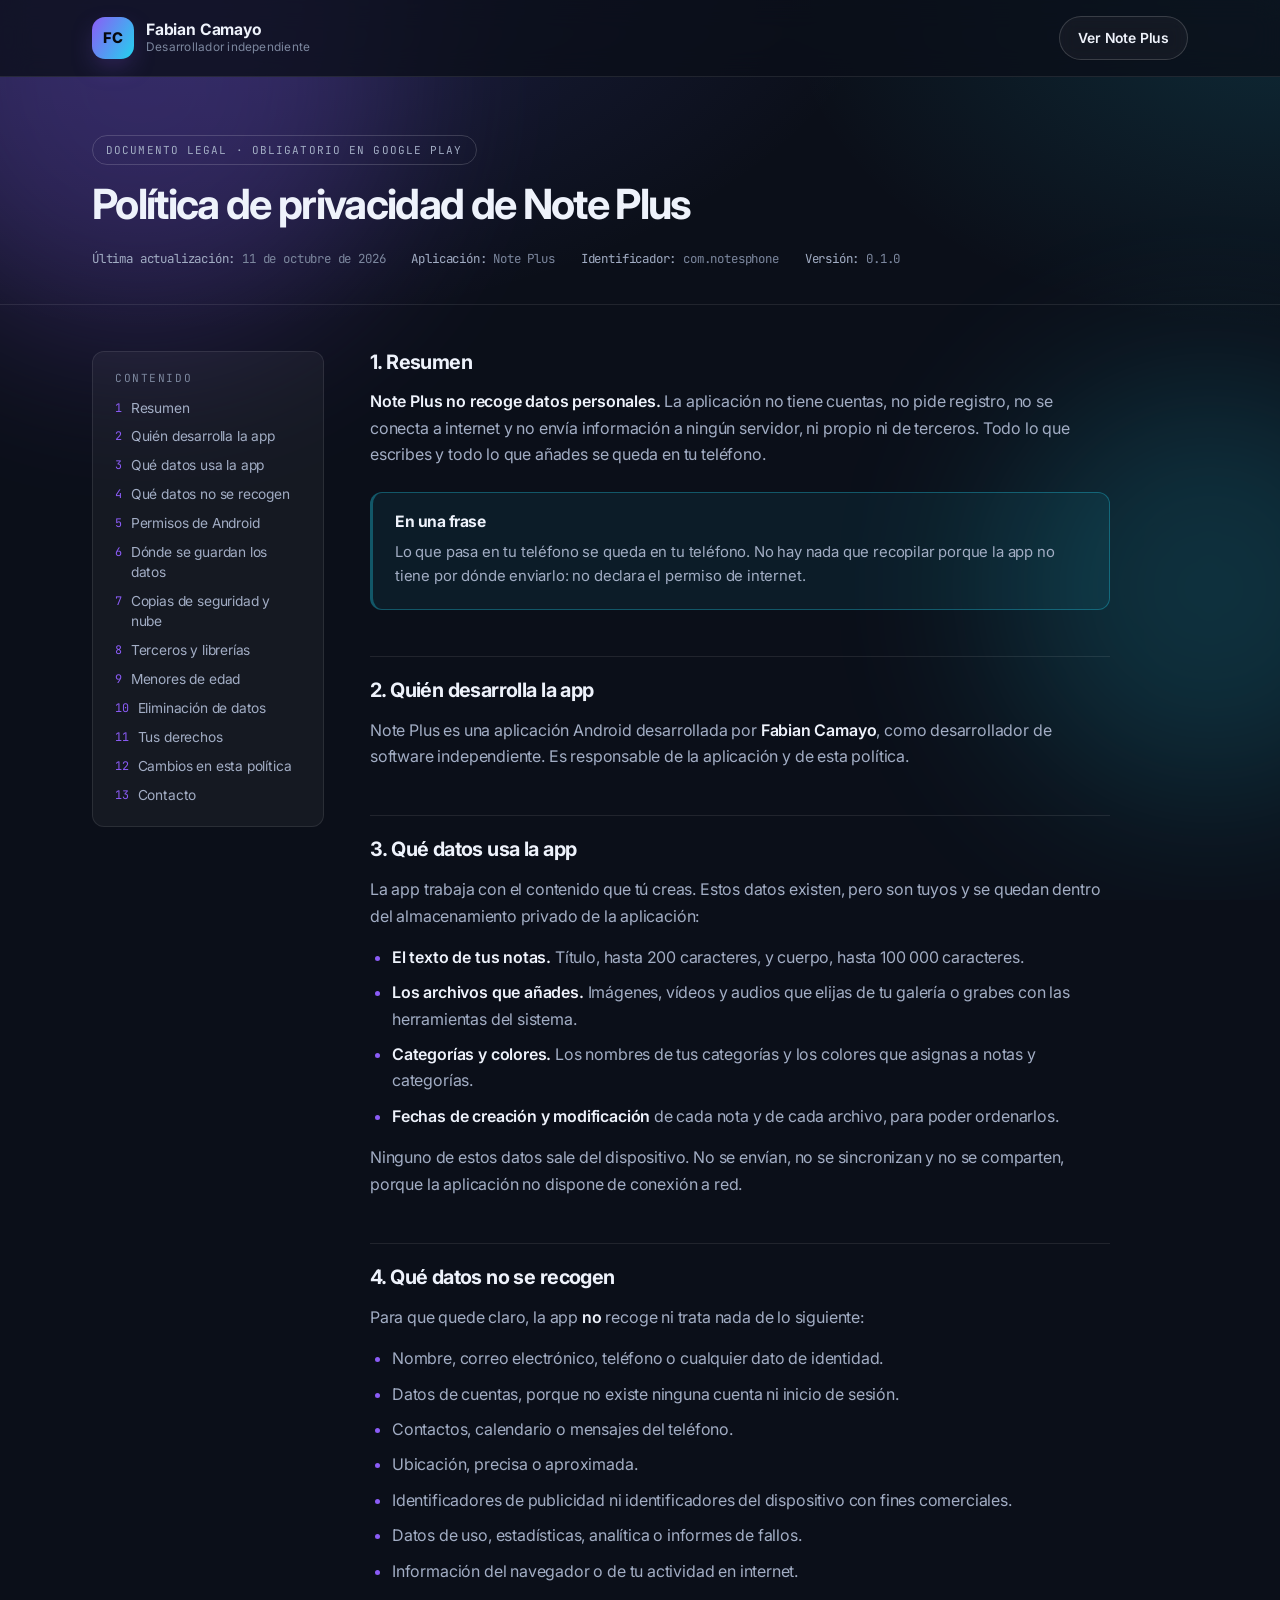
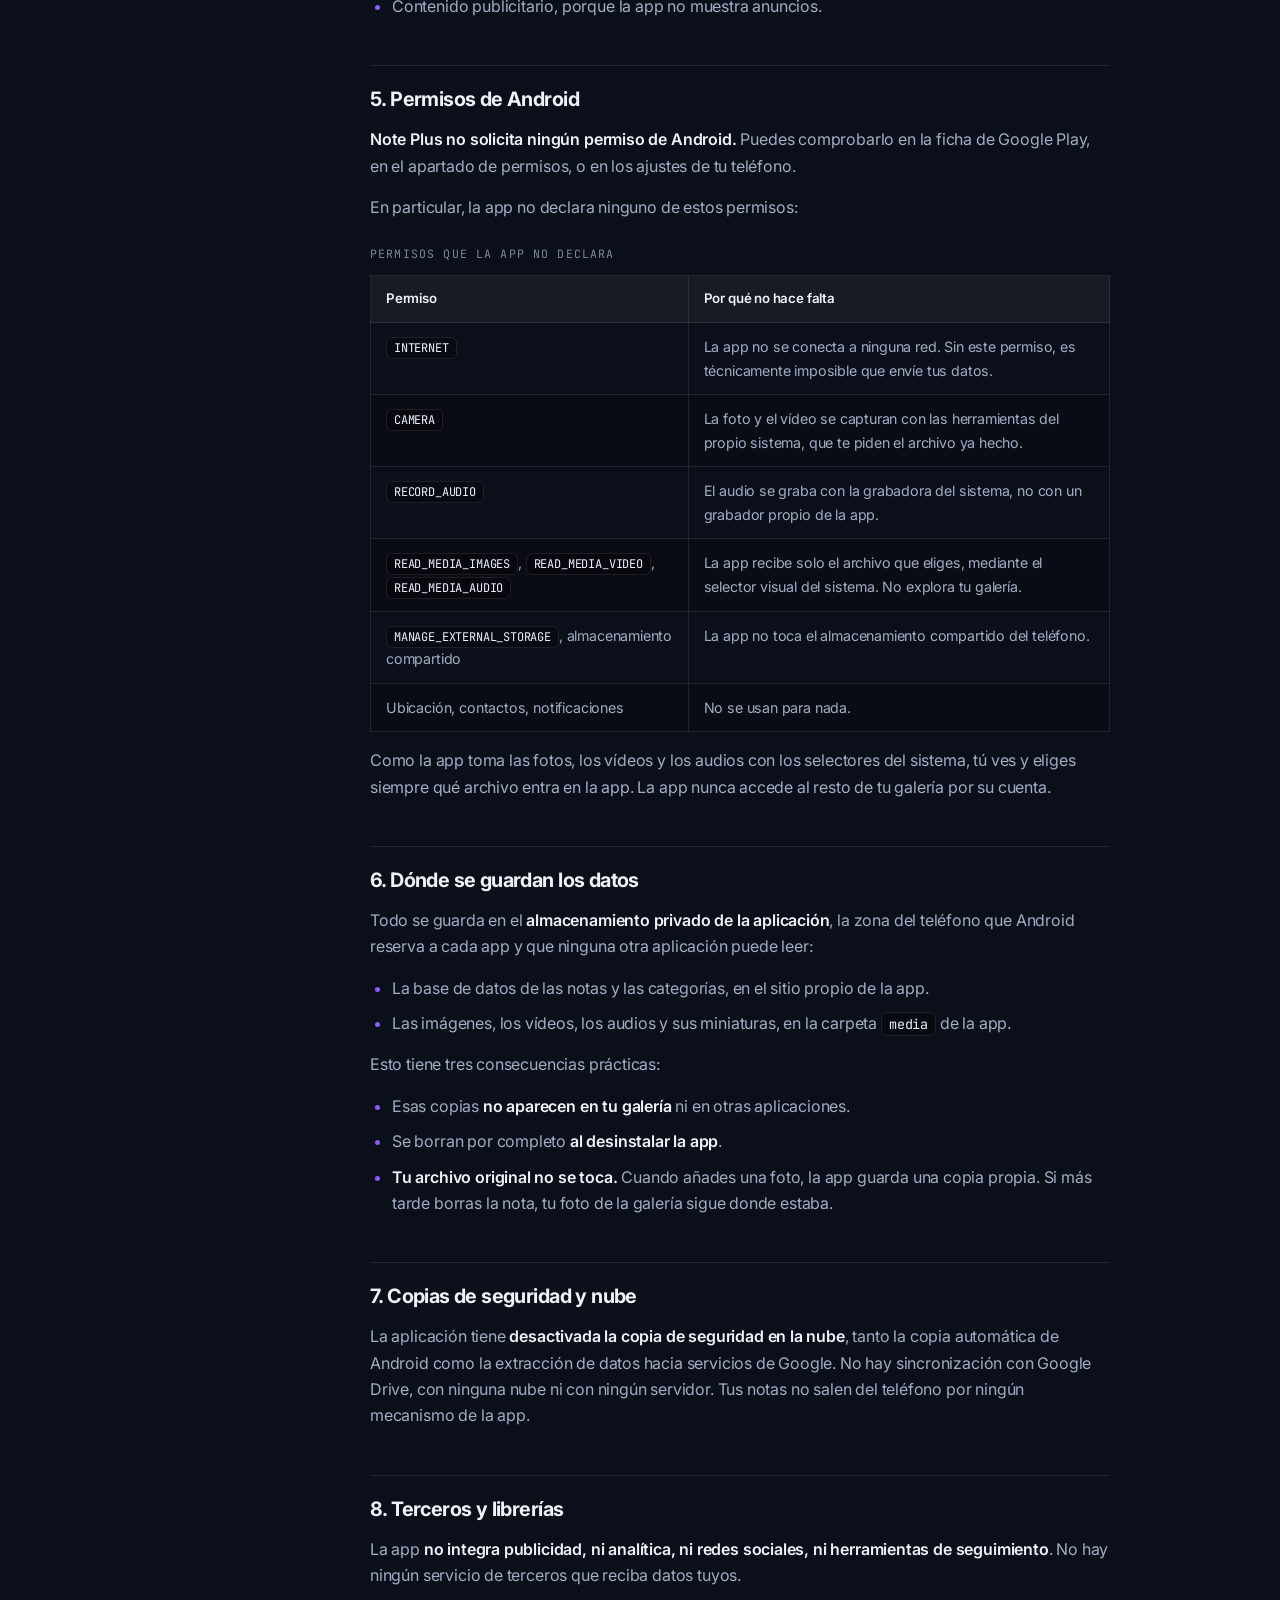
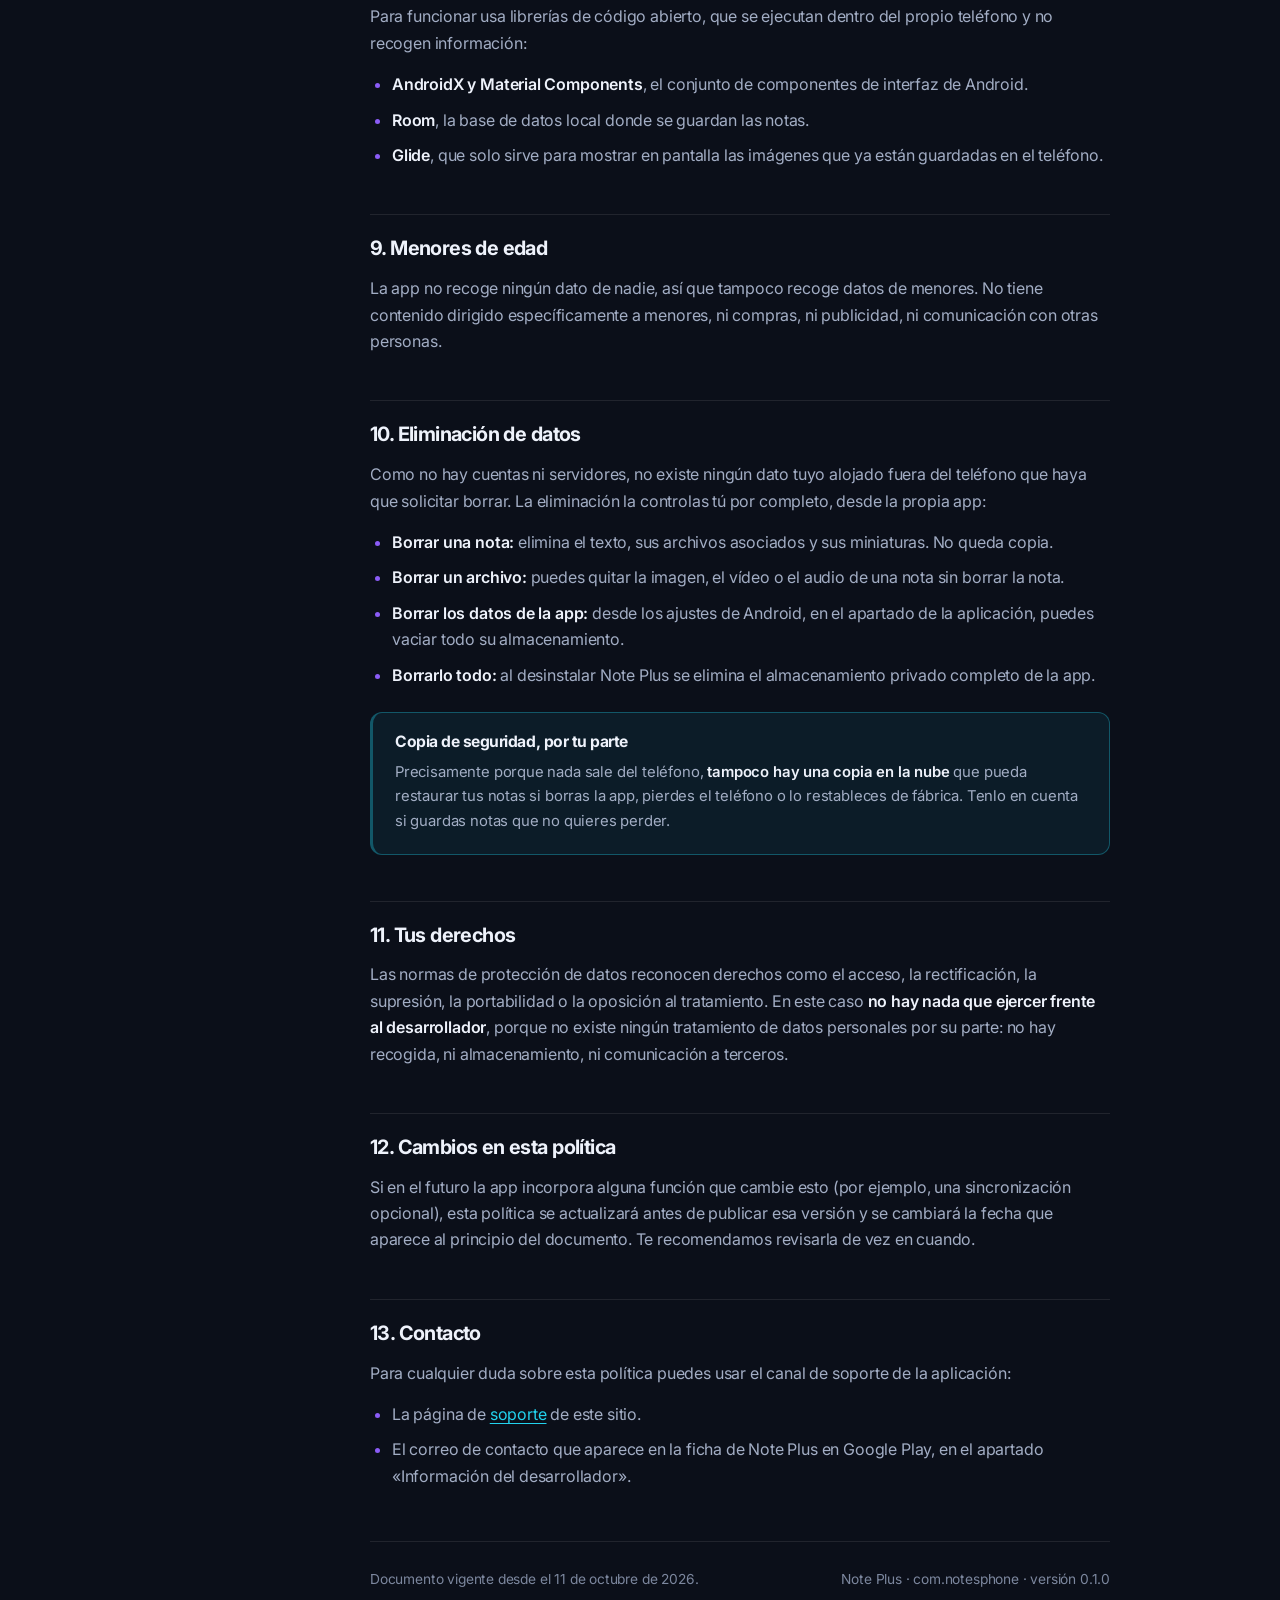
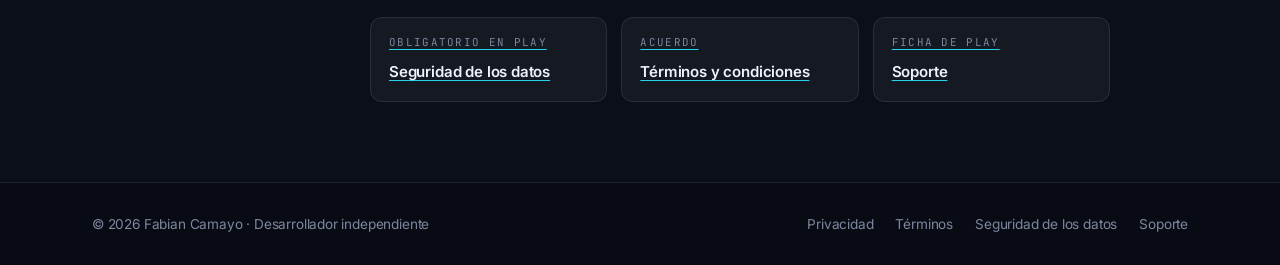
==== commit 221bb178: "Ocultar la sección de documentos y marcar Note Plus como publicada La sección #documentos deja de se" ====
--- a/note-plus/privacidad/index.html
+++ b/note-plus/privacidad/index.html
@@ -10,7 +10,7 @@
 <link rel="canonical" href="https://fabian-camayo.github.io/note-plus/privacidad/" />
 <link rel="icon" href="/assets/img/favicon.svg" type="image/svg+xml" />
 <link href="https://fonts.googleapis.com/css2?family=Inter:wght@400;500;600;700;800&family=JetBrains+Mono:wght@400;600&display=swap" rel="stylesheet" />
-<link rel="stylesheet" href="/assets/css/styles.css" />
+<link rel="stylesheet" href="/assets/css/styles.css?v=2" />
 <link rel="stylesheet" href="/assets/css/legal.css" />
 </head>
 <body>
@@ -30,7 +30,7 @@
         <small>Desarrollador independiente</small>
       </span>
     </a>
-    <a class="btn btn-ghost btn-sm" href="/#documentos">Volver a los documentos</a>
+    <a class="btn btn-ghost btn-sm" href="/#apps">Ver Note Plus</a>
   </div>
 </header>
 
--- a/assets/css/styles.css
+++ b/assets/css/styles.css
@@ -232,14 +232,6 @@
   border-radius: 2px;
   background: var(--grad);
 }
-
-.nav-cta {
-  border: 1px solid var(--line-strong);
-  color: var(--text) !important;
-  background: var(--surface);
-}
-.nav-cta:hover { border-color: rgba(34, 211, 238, 0.6); }
-.nav-cta::after { display: none !important; }
 
 .nav-toggle {
   display: none;
@@ -500,7 +492,6 @@
   white-space: nowrap;
 }
 .chip-live { border-color: rgba(52, 211, 153, 0.5); color: var(--green); background: rgba(52, 211, 153, 0.1); }
-.chip-soon { border-color: rgba(251, 191, 36, 0.45); color: var(--amber); background: rgba(251, 191, 36, 0.08); }
 .chip-dashed { border-style: dashed; }
 
 /* ── Formación ──────────────────────────────────────────────────────────── */
@@ -557,89 +548,60 @@
   font-size: 0.9rem;
 }
 
-/* ── Documentos legales ─────────────────────────────────────────────────── */
-.docs-grid {
-  display: grid;
-  grid-template-columns: repeat(auto-fit, minmax(258px, 1fr));
-  gap: 20px;
-}
-
-.doc-card {
-  display: flex;
-  flex-direction: column;
-  align-items: flex-start;
-}
-
-.doc-tag {
-  display: inline-block;
-  margin-bottom: 14px;
-  padding: 4px 11px;
-  border: 1px solid var(--line-strong);
-  border-radius: 100px;
-  font-family: var(--mono);
-  font-size: 0.68rem;
-  letter-spacing: 0.06em;
-  text-transform: uppercase;
-  color: var(--muted);
-}
-.doc-tag-req {
-  border-color: rgba(251, 191, 36, 0.5);
-  color: var(--amber);
-  background: rgba(251, 191, 36, 0.08);
-}
-
-.doc-card h3 { font-size: 1.06rem; }
-.doc-card p { margin-top: 10px; }
-
-.doc-link {
-  display: inline-flex;
-  align-items: center;
-  gap: 7px;
-  margin-top: auto;
-  padding-top: 18px;
-  font-size: 0.87rem;
-  font-weight: 600;
-  color: var(--cyan);
-}
-.doc-link span { transition: transform 0.3s var(--ease); }
-.doc-card:hover .doc-link span { transform: translateX(5px); }
-
-.docs-note { margin-top: 20px; }
-.docs-note h3 { font-size: 1.02rem; }
-.docs-note p { margin-top: 10px; max-width: 78ch; }
-.docs-note a {
-  color: var(--cyan);
-  text-decoration: underline;
-  text-underline-offset: 3px;
-}
-
-/* Enlaces a los documentos dentro de la tarjeta de una app */
-.app-legal {
+/* ── Documentos dentro de la tarjeta de una app ─────────────────────────── */
+.app-docs {
   margin-top: 22px;
   padding-top: 20px;
   border-top: 1px solid var(--line);
 }
-.app-legal-title {
-  display: block;
-  margin-bottom: 12px;
-  font-family: var(--mono);
-  font-size: 0.72rem;
-  letter-spacing: 0.14em;
-  text-transform: uppercase;
-  color: var(--dim);
-}
-.app-legal ul { display: flex; flex-wrap: wrap; gap: 10px; }
-.app-legal a {
+
+.app-docs summary {
+  display: inline-flex;
+  align-items: center;
+  gap: 10px;
+  padding: 10px 18px;
+  border: 1px solid var(--line-strong);
+  border-radius: 100px;
+  background: var(--surface);
+  font-size: 0.87rem;
+  font-weight: 600;
+  cursor: pointer;
+  list-style: none;
+  transition: border-color 0.25s, background 0.25s;
+}
+.app-docs summary::-webkit-details-marker { display: none; }
+.app-docs summary:hover {
+  border-color: rgba(139, 92, 246, 0.7);
+  background: var(--surface-strong);
+}
+
+.app-docs-chevron {
+  width: 7px;
+  height: 7px;
+  border-right: 1.5px solid currentColor;
+  border-bottom: 1.5px solid currentColor;
+  transform: rotate(45deg) translate(-2px, -2px);
+  transition: transform 0.3s var(--ease);
+}
+.app-docs[open] .app-docs-chevron { transform: rotate(225deg) translate(-3px, -1px); }
+
+.app-docs-list {
+  display: flex;
+  flex-wrap: wrap;
+  gap: 10px;
+  margin-top: 16px;
+}
+.app-docs-list a {
   display: inline-block;
-  padding: 7px 14px;
+  padding: 8px 15px;
   border: 1px solid var(--line);
   border-radius: 100px;
   background: rgba(255, 255, 255, 0.035);
-  font-size: 0.84rem;
+  font-size: 0.85rem;
   color: var(--muted);
   transition: color 0.2s, border-color 0.2s, background 0.2s;
 }
-.app-legal a:hover {
+.app-docs-list a:hover {
   color: var(--text);
   border-color: rgba(34, 211, 238, 0.55);
   background: var(--surface-strong);
@@ -750,6 +712,6 @@
 @media print {
   .bg, .nav, .progress, .footer, .hero-actions { display: none !important; }
   body { background: #fff; color: #000; }
-  .card, .acc { border-color: #ccc; background: none; }
+  .card { border-color: #ccc; background: none; }
   .reveal { opacity: 1; transform: none; }
 }
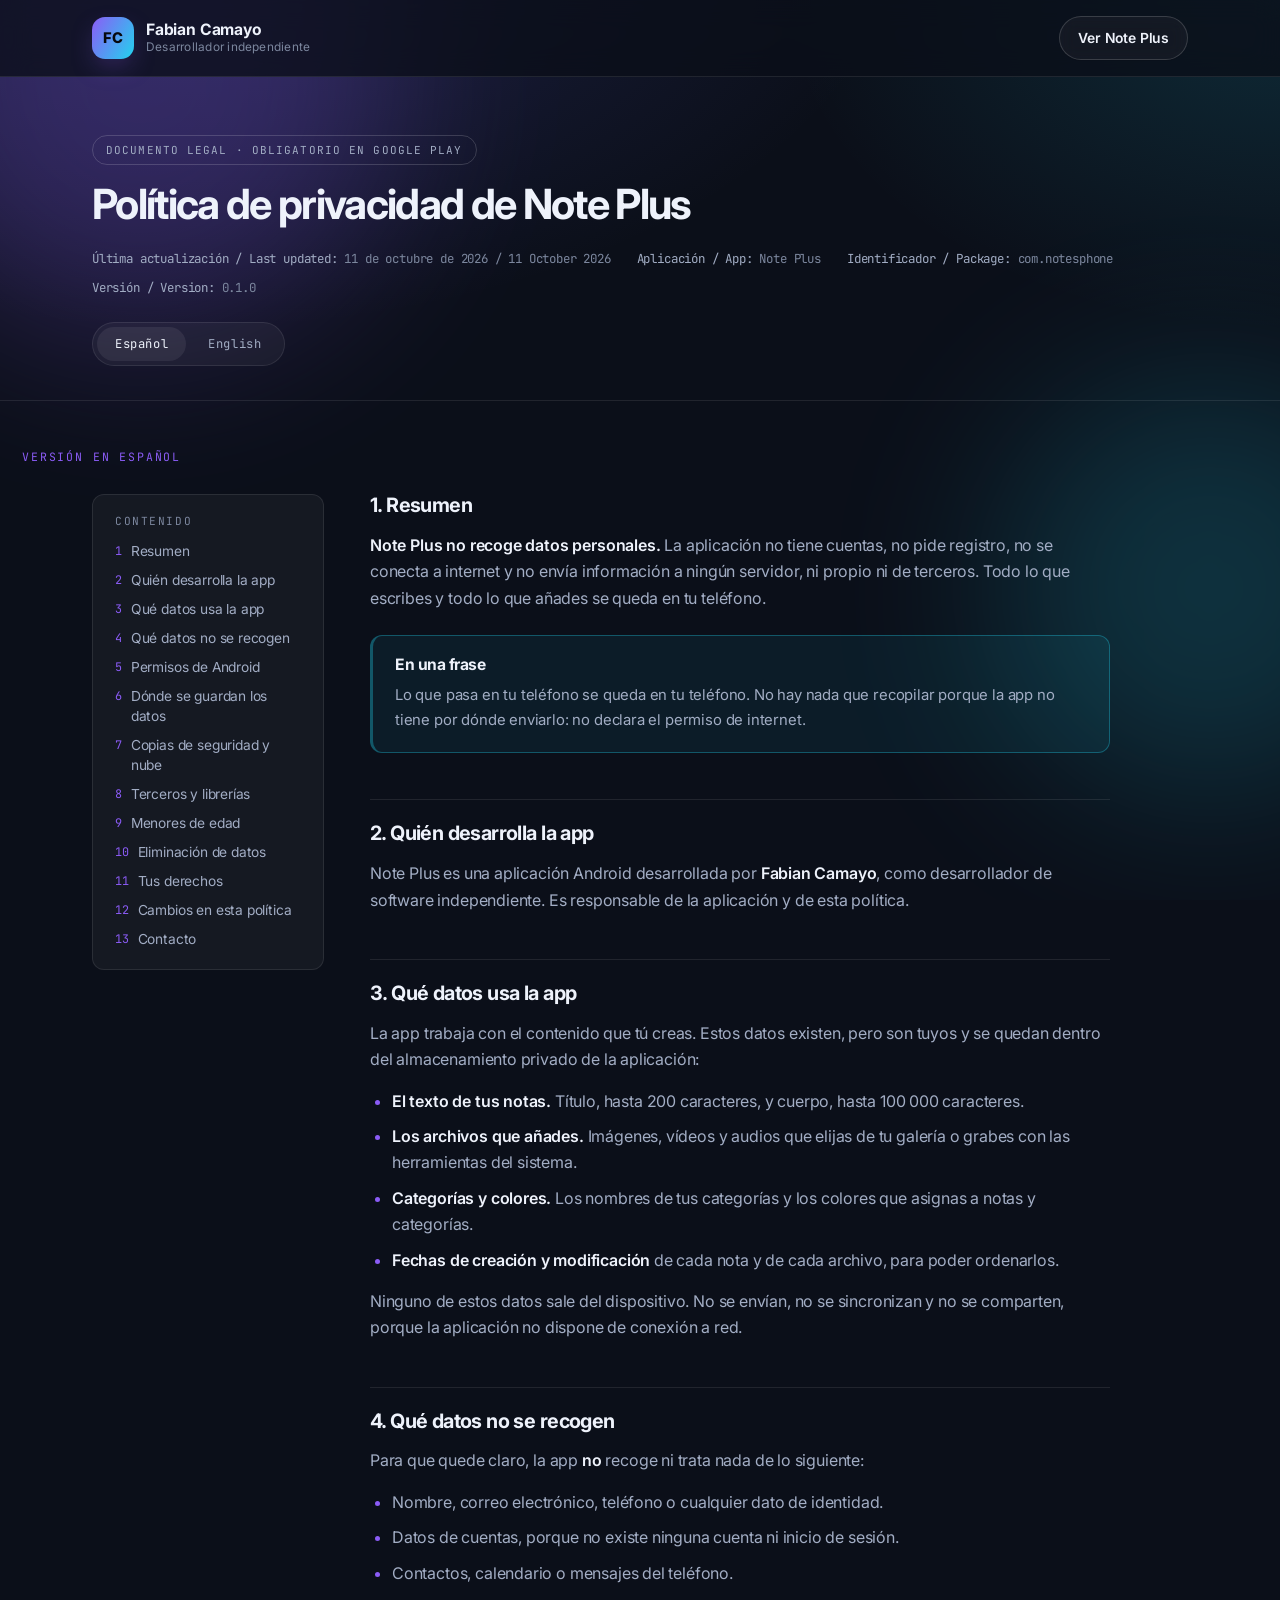
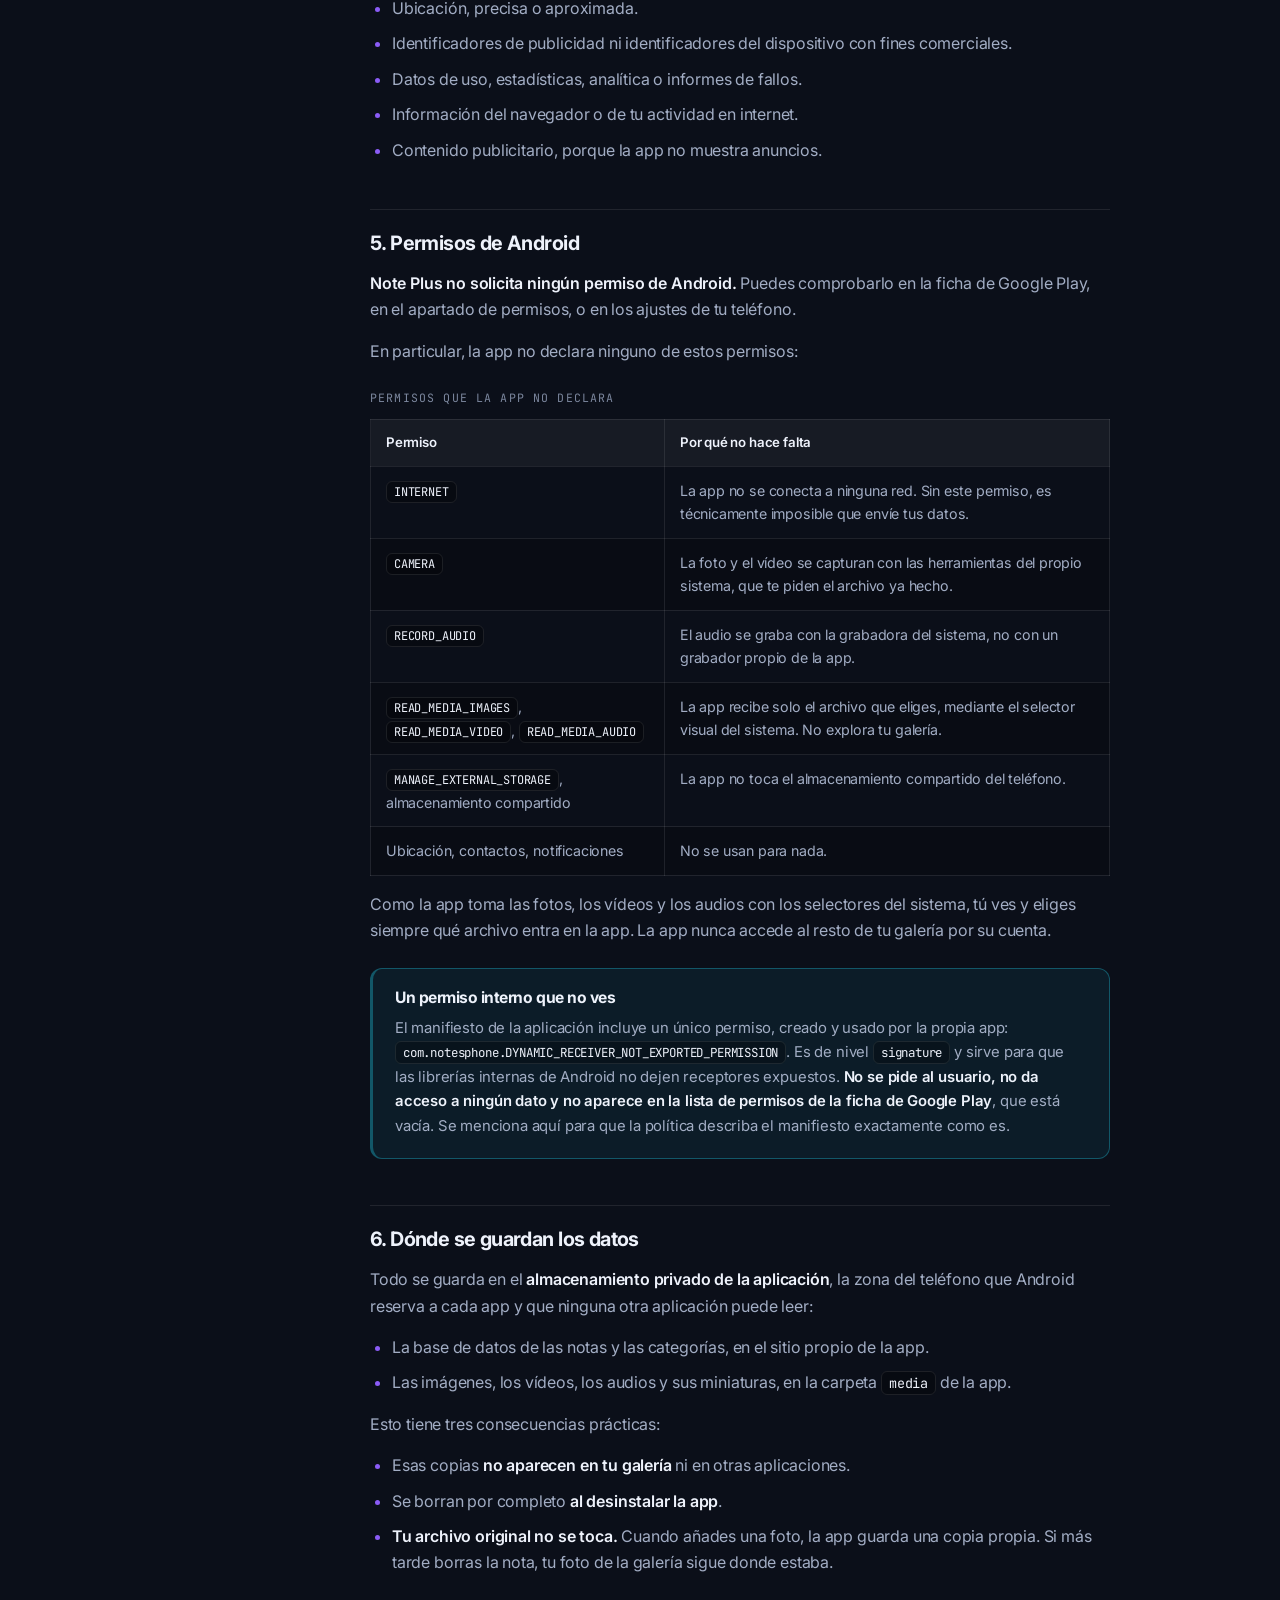
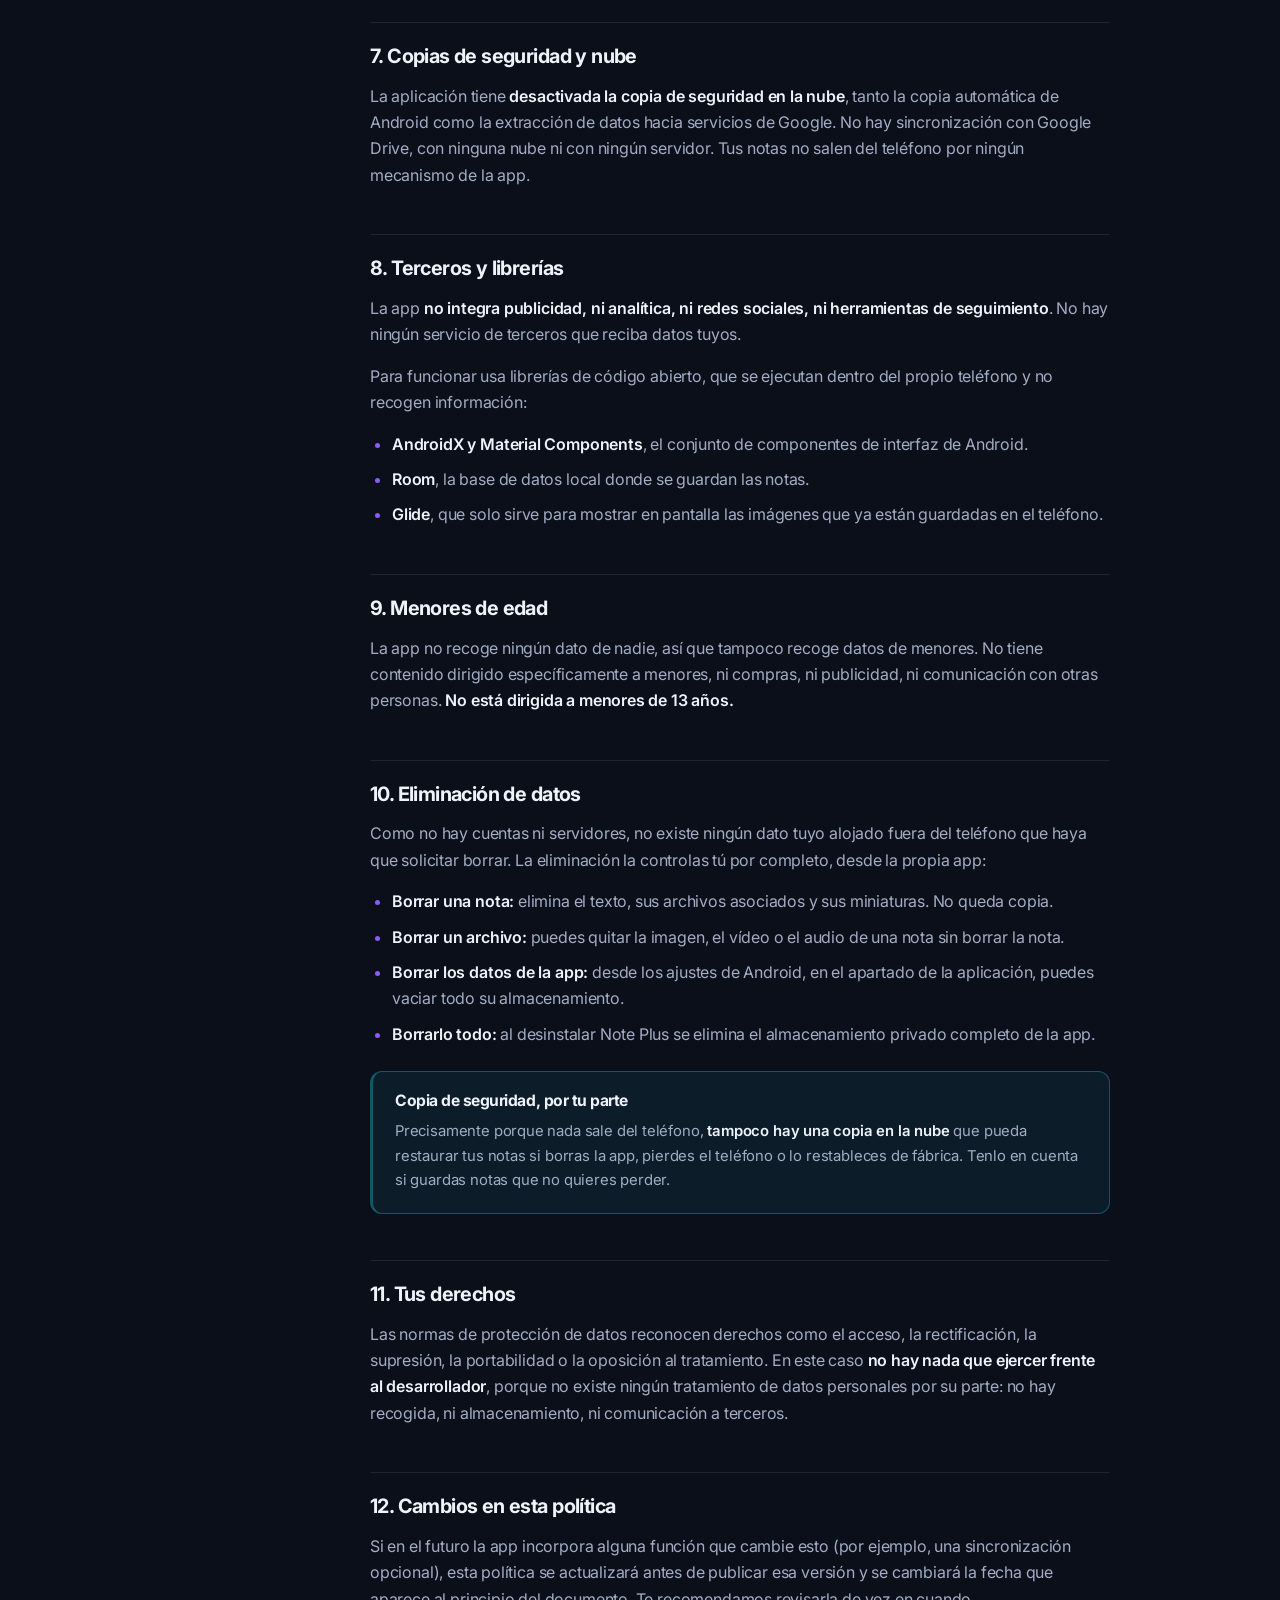
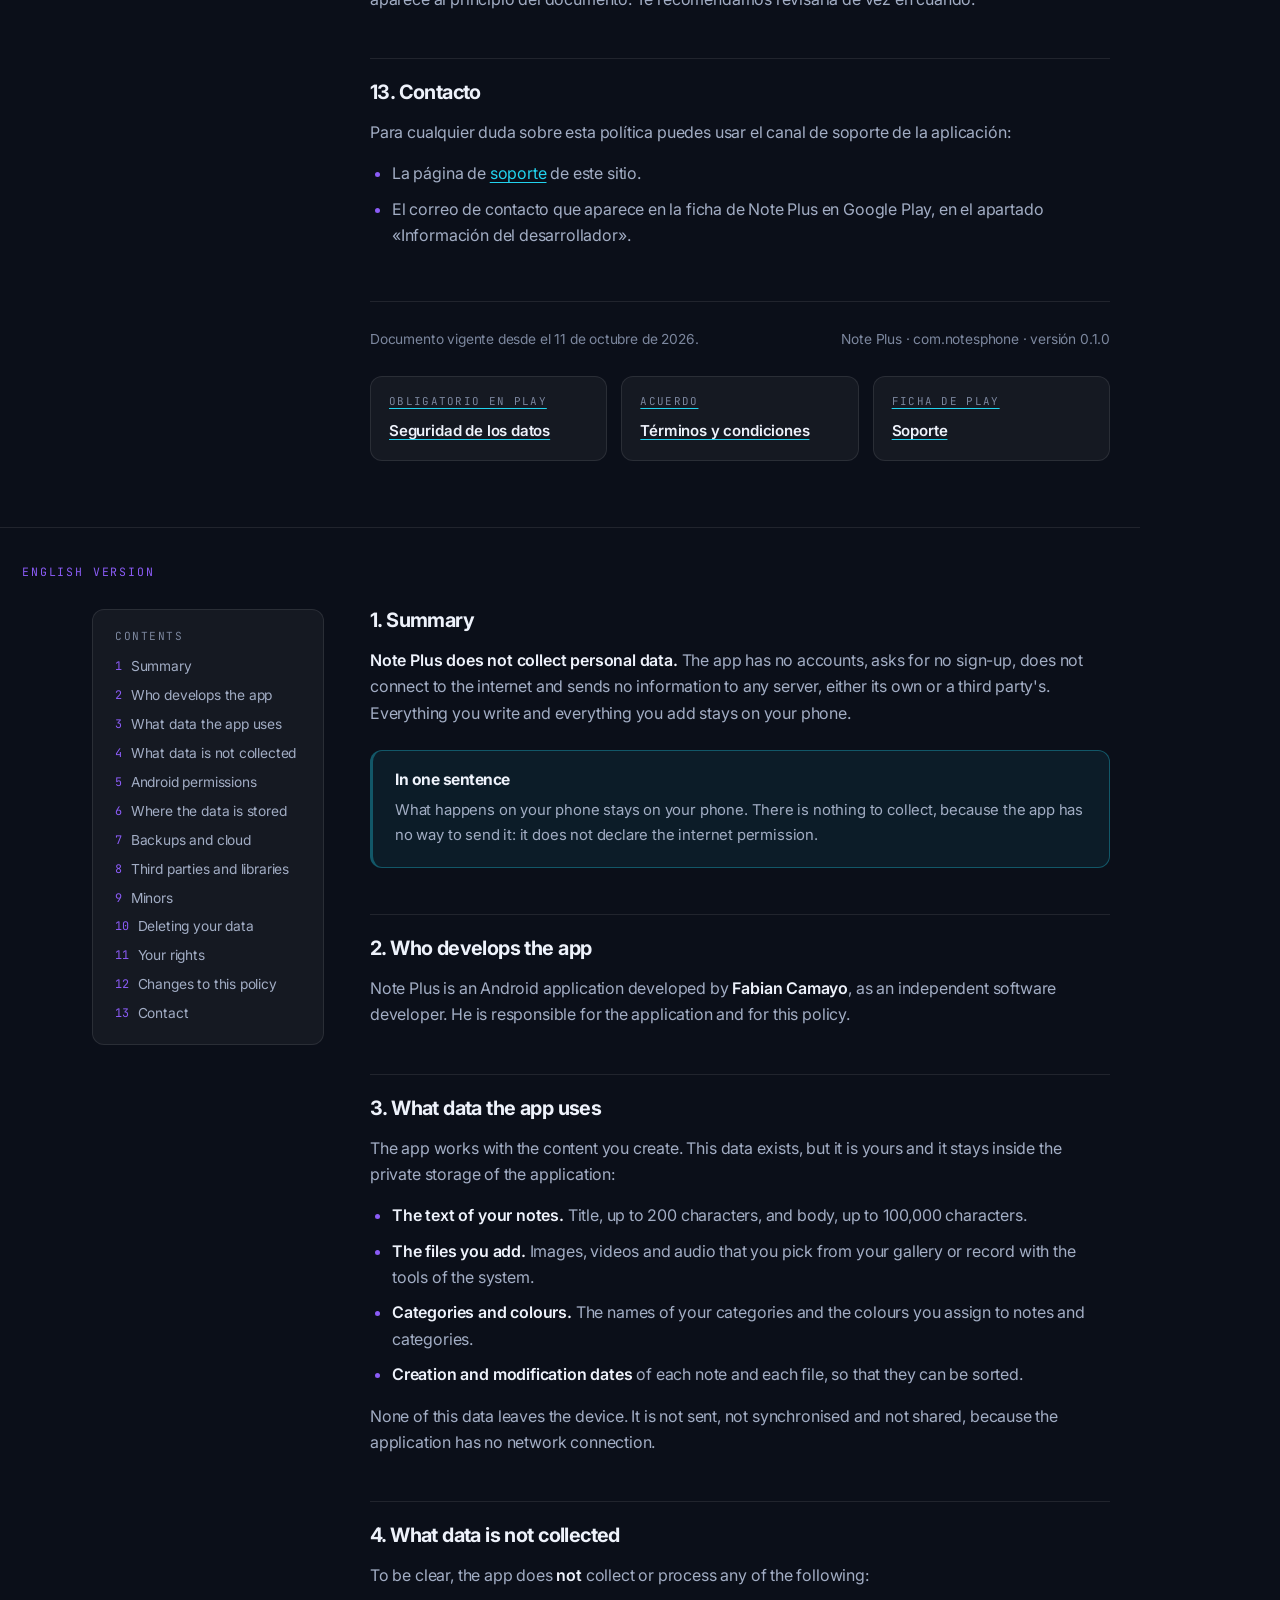
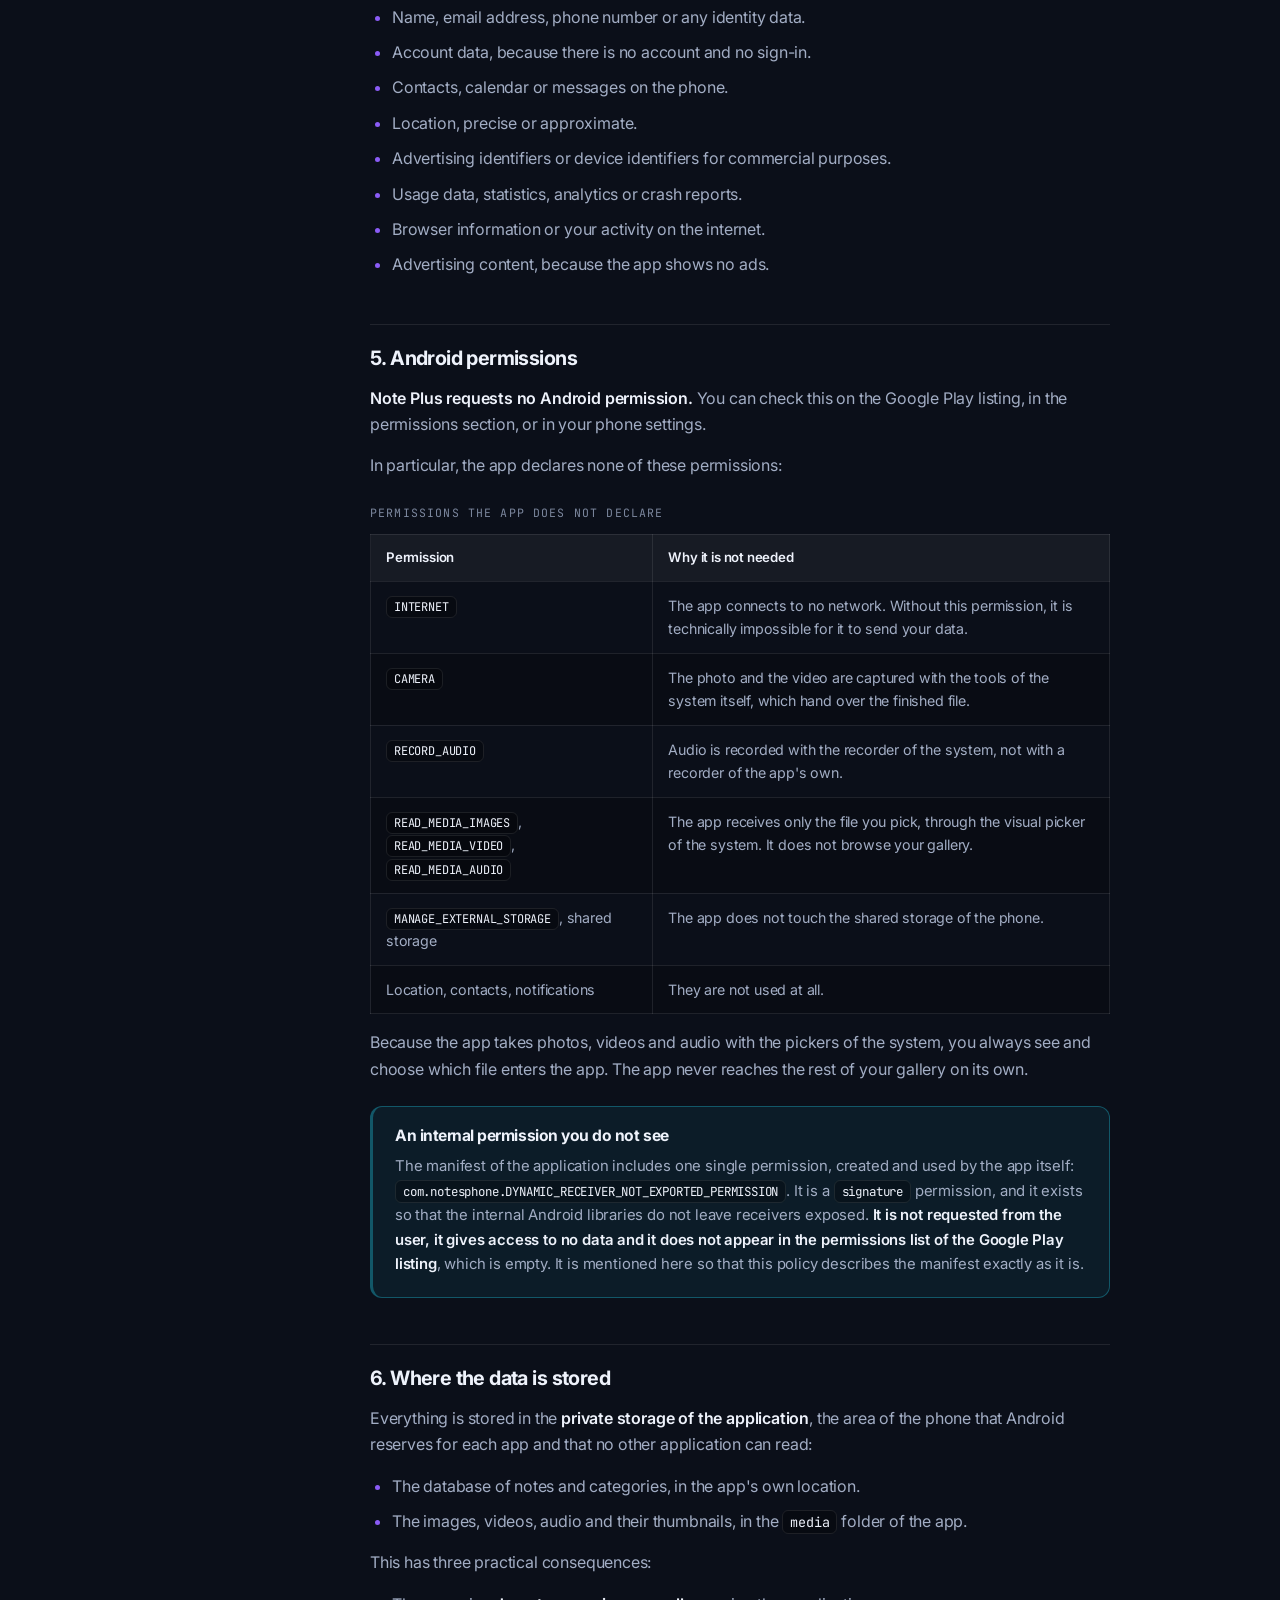
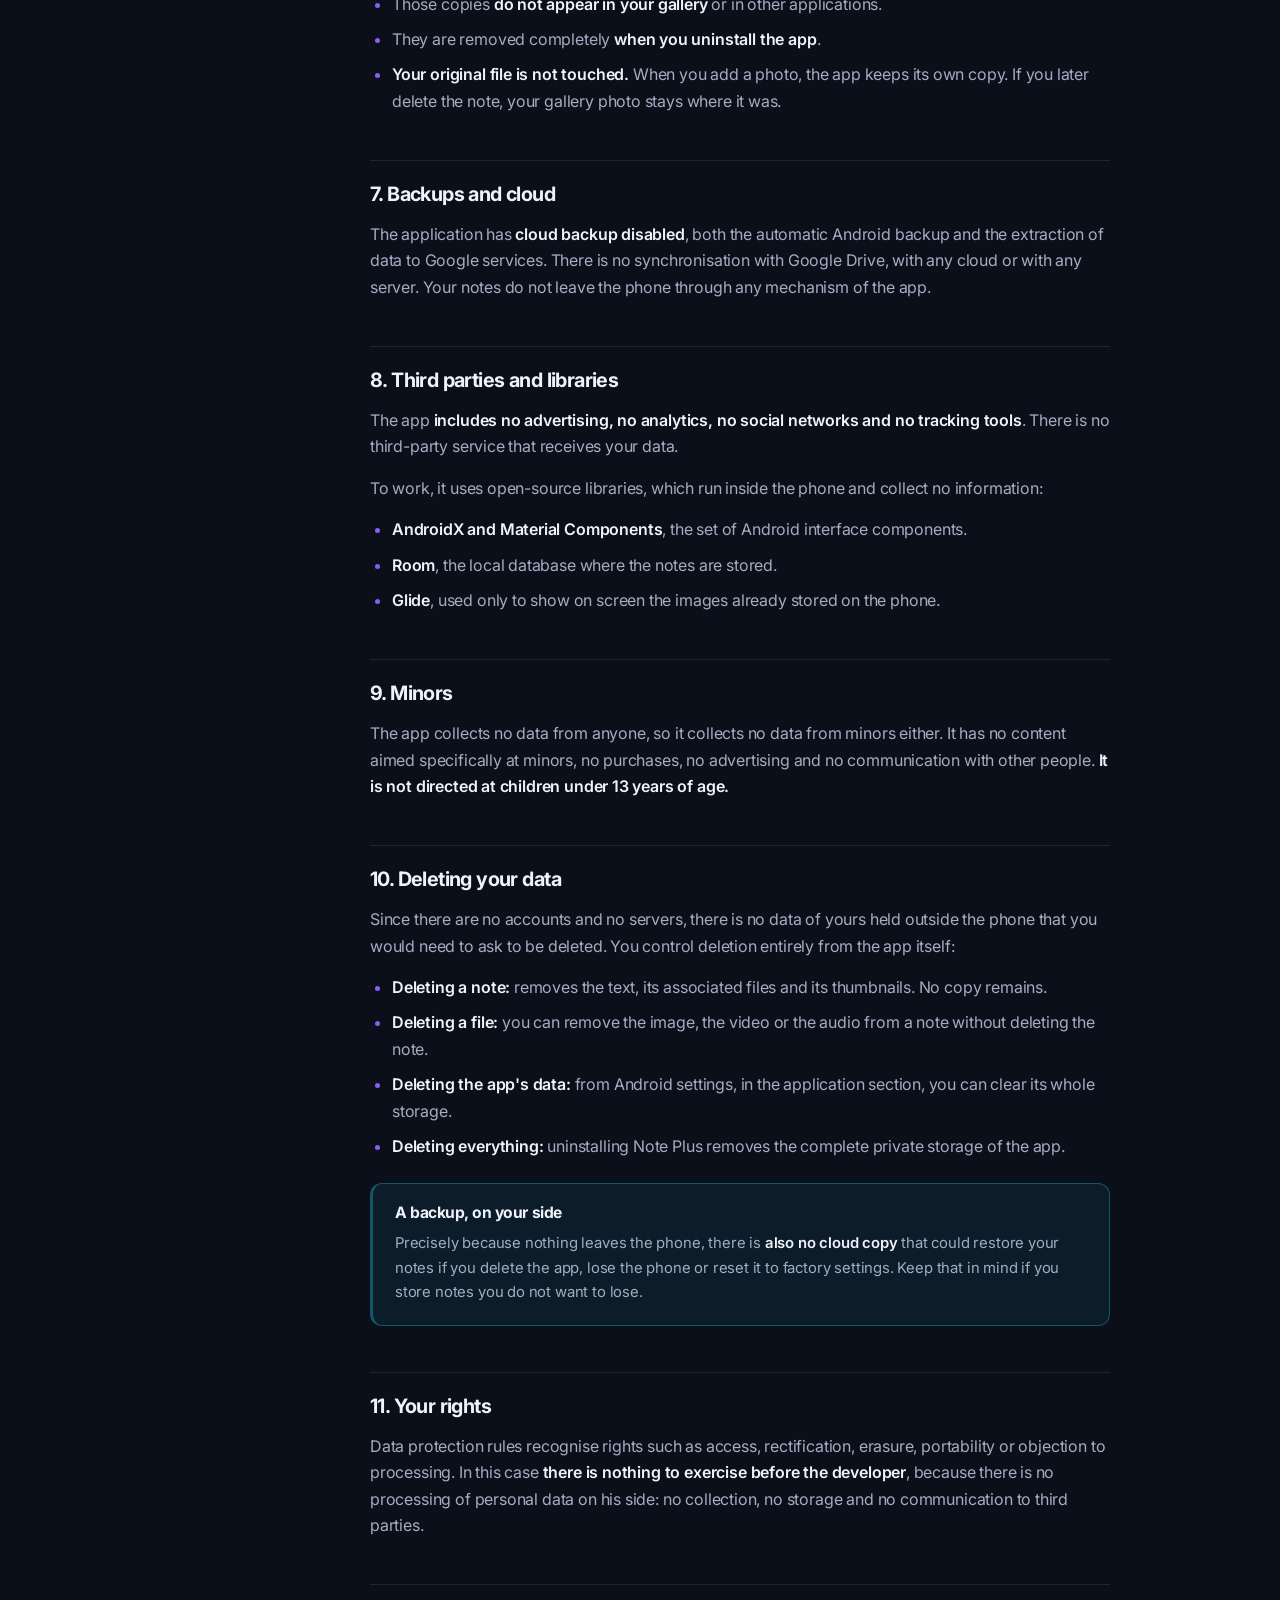
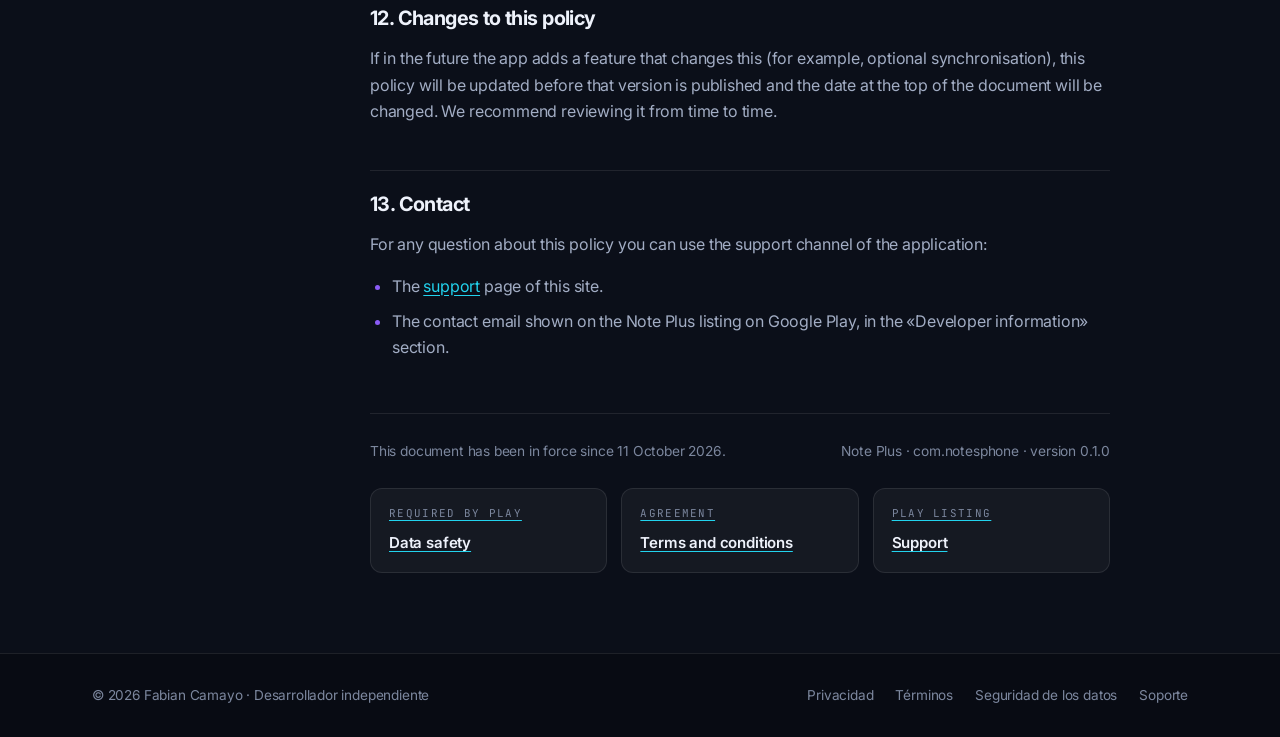
==== commit 9190f2ce: "Add page" ====
--- a/note-plus/privacidad/index.html
+++ b/note-plus/privacidad/index.html
@@ -4,14 +4,14 @@
 <meta charset="utf-8" />
 <meta name="viewport" content="width=device-width, initial-scale=1" />
 <title>Política de privacidad de Note Plus — Fabian Camayo</title>
-<meta name="description" content="Política de privacidad de Note Plus: la app no recoge ni comparte datos, no usa internet y guarda todo en el almacenamiento privado del teléfono." />
+<meta name="description" content="Política de privacidad de Note Plus, en español y en inglés: la app no recoge ni comparte datos, no usa internet y guarda todo en el almacenamiento privado del teléfono." />
 <meta name="theme-color" content="#0b0f19" />
 <meta name="color-scheme" content="dark" />
 <link rel="canonical" href="https://fabian-camayo.github.io/note-plus/privacidad/" />
-<link rel="icon" href="/assets/img/favicon.svg" type="image/svg+xml" />
+<link rel="icon" href="../../assets/img/favicon.svg" type="image/svg+xml" />
 <link href="https://fonts.googleapis.com/css2?family=Inter:wght@400;500;600;700;800&family=JetBrains+Mono:wght@400;600&display=swap" rel="stylesheet" />
-<link rel="stylesheet" href="/assets/css/styles.css?v=2" />
-<link rel="stylesheet" href="/assets/css/legal.css" />
+<link rel="stylesheet" href="../../assets/css/styles.css?v=5" />
+<link rel="stylesheet" href="../../assets/css/legal.css" />
 </head>
 <body>
 <a class="skip-link" href="#documento">Saltar al contenido</a>
@@ -23,14 +23,14 @@
 
 <header class="nav is-stuck">
   <div class="wrap nav-inner">
-    <a class="brand" href="/">
+    <a class="brand" href="../../">
       <span class="brand-mark" aria-hidden="true">FC</span>
       <span class="brand-text">
         <strong>Fabian Camayo</strong>
         <small>Desarrollador independiente</small>
       </span>
     </a>
-    <a class="btn btn-ghost btn-sm" href="/#apps">Ver Note Plus</a>
+    <a class="btn btn-ghost btn-sm" href="../../#apps">Ver Note Plus</a>
   </div>
 </header>
 
@@ -39,16 +39,24 @@
     <span class="doc-kind">Documento legal · Obligatorio en Google Play</span>
     <h1>Política de privacidad de Note Plus</h1>
     <div class="doc-meta">
-      <span><b>Última actualización:</b> 11 de octubre de 2026</span>
-      <span><b>Aplicación:</b> Note Plus</span>
-      <span><b>Identificador:</b> com.notesphone</span>
-      <span><b>Versión:</b> 0.1.0</span>
+      <span><b>Última actualización / Last updated:</b> 11 de octubre de 2026 / 11 October 2026</span>
+      <span><b>Aplicación / App:</b> Note Plus</span>
+      <span><b>Identificador / Package:</b> com.notesphone</span>
+      <span><b>Versión / Version:</b> 0.1.0</span>
     </div>
+    <nav class="lang-switch" aria-label="Idioma del documento / Document language">
+      <a href="#es" lang="es" aria-current="true">Español</a>
+      <a href="#en" lang="en">English</a>
+    </nav>
   </div>
 </div>
 
 <main class="doc-main" id="documento">
-  <div class="wrap doc-layout">
+
+  <p class="wrap doc-lang-title" lang="es">Versión en español</p>
+
+  <!-- ═══════════════════════ ESPAÑOL ═══════════════════════ -->
+  <div class="wrap doc-layout" id="es" lang="es">
 
     <nav class="toc" aria-label="Contenido del documento">
       <h2>Contenido</h2>
@@ -148,6 +156,17 @@
         y eliges siempre qué archivo entra en la app. La app nunca accede al resto de tu galería
         por su cuenta.
       </p>
+      <div class="callout">
+        <h3>Un permiso interno que no ves</h3>
+        <p>
+          El manifiesto de la aplicación incluye un único permiso, creado y usado por la propia
+          app: <code>com.notesphone.DYNAMIC_RECEIVER_NOT_EXPORTED_PERMISSION</code>. Es de nivel
+          <code>signature</code> y sirve para que las librerías internas de Android no dejen
+          receptores expuestos. <strong>No se pide al usuario, no da acceso a ningún dato y no
+          aparece en la lista de permisos de la ficha de Google Play</strong>, que está vacía. Se
+          menciona aquí para que la política describa el manifiesto exactamente como es.
+        </p>
+      </div>
 
       <h2 id="donde">6. Dónde se guardan los datos</h2>
       <p>
@@ -192,7 +211,7 @@
       <p>
         La app no recoge ningún dato de nadie, así que tampoco recoge datos de menores. No tiene
         contenido dirigido específicamente a menores, ni compras, ni publicidad, ni comunicación
-        con otras personas.
+        con otras personas. <strong>No está dirigida a menores de 13 años.</strong>
       </p>
 
       <h2 id="eliminacion">10. Eliminación de datos</h2>
@@ -238,7 +257,7 @@
         Para cualquier duda sobre esta política puedes usar el canal de soporte de la aplicación:
       </p>
       <ul>
-        <li>La página de <a href="/note-plus/soporte/">soporte</a> de este sitio.</li>
+        <li>La página de <a href="../soporte/">soporte</a> de este sitio.</li>
         <li>El correo de contacto que aparece en la ficha de Note Plus en Google Play, en el apartado «Información del desarrollador».</li>
       </ul>
 
@@ -248,15 +267,15 @@
       </div>
 
       <nav class="doc-nav" aria-label="Otros documentos">
-        <a href="/note-plus/seguridad-de-datos/">
+        <a href="../seguridad-de-datos/">
           <small>Obligatorio en Play</small>
           <span>Seguridad de los datos</span>
         </a>
-        <a href="/note-plus/terminos/">
+        <a href="../terminos/">
           <small>Acuerdo</small>
           <span>Términos y condiciones</span>
         </a>
-        <a href="/note-plus/soporte/">
+        <a href="../soporte/">
           <small>Ficha de Play</small>
           <span>Soporte</span>
         </a>
@@ -264,16 +283,247 @@
 
     </article>
   </div>
+
+  <p class="wrap doc-lang-title is-separator" lang="en">English version</p>
+
+  <!-- ═══════════════════════ ENGLISH ═══════════════════════ -->
+  <div class="wrap doc-layout" id="en" lang="en">
+
+    <nav class="toc" aria-label="Document contents">
+      <h2>Contents</h2>
+      <ol>
+        <li><a href="#en-summary">Summary</a></li>
+        <li><a href="#en-who">Who develops the app</a></li>
+        <li><a href="#en-data">What data the app uses</a></li>
+        <li><a href="#en-not-collected">What data is not collected</a></li>
+        <li><a href="#en-permissions">Android permissions</a></li>
+        <li><a href="#en-storage">Where the data is stored</a></li>
+        <li><a href="#en-backups">Backups and cloud</a></li>
+        <li><a href="#en-third-parties">Third parties and libraries</a></li>
+        <li><a href="#en-minors">Minors</a></li>
+        <li><a href="#en-deletion">Deleting your data</a></li>
+        <li><a href="#en-rights">Your rights</a></li>
+        <li><a href="#en-changes">Changes to this policy</a></li>
+        <li><a href="#en-contact">Contact</a></li>
+      </ol>
+    </nav>
+
+    <article class="doc-body prose">
+
+      <h2 id="en-summary">1. Summary</h2>
+      <p>
+        <strong>Note Plus does not collect personal data.</strong> The app has no accounts, asks
+        for no sign-up, does not connect to the internet and sends no information to any server,
+        either its own or a third party's. Everything you write and everything you add stays on
+        your phone.
+      </p>
+      <div class="callout">
+        <h3>In one sentence</h3>
+        <p>
+          What happens on your phone stays on your phone. There is nothing to collect, because the
+          app has no way to send it: it does not declare the internet permission.
+        </p>
+      </div>
+
+      <h2 id="en-who">2. Who develops the app</h2>
+      <p>
+        Note Plus is an Android application developed by <strong>Fabian Camayo</strong>, as an
+        independent software developer. He is responsible for the application and for this policy.
+      </p>
+
+      <h2 id="en-data">3. What data the app uses</h2>
+      <p>
+        The app works with the content you create. This data exists, but it is yours and it stays
+        inside the private storage of the application:
+      </p>
+      <ul>
+        <li><strong>The text of your notes.</strong> Title, up to 200 characters, and body, up to 100,000 characters.</li>
+        <li><strong>The files you add.</strong> Images, videos and audio that you pick from your gallery or record with the tools of the system.</li>
+        <li><strong>Categories and colours.</strong> The names of your categories and the colours you assign to notes and categories.</li>
+        <li><strong>Creation and modification dates</strong> of each note and each file, so that they can be sorted.</li>
+      </ul>
+      <p>
+        None of this data leaves the device. It is not sent, not synchronised and not shared,
+        because the application has no network connection.
+      </p>
+
+      <h2 id="en-not-collected">4. What data is not collected</h2>
+      <p>To be clear, the app does <strong>not</strong> collect or process any of the following:</p>
+      <ul>
+        <li>Name, email address, phone number or any identity data.</li>
+        <li>Account data, because there is no account and no sign-in.</li>
+        <li>Contacts, calendar or messages on the phone.</li>
+        <li>Location, precise or approximate.</li>
+        <li>Advertising identifiers or device identifiers for commercial purposes.</li>
+        <li>Usage data, statistics, analytics or crash reports.</li>
+        <li>Browser information or your activity on the internet.</li>
+        <li>Advertising content, because the app shows no ads.</li>
+      </ul>
+
+      <h2 id="en-permissions">5. Android permissions</h2>
+      <p>
+        <strong>Note Plus requests no Android permission.</strong> You can check this on the Google
+        Play listing, in the permissions section, or in your phone settings.
+      </p>
+      <p>In particular, the app declares none of these permissions:</p>
+      <div class="table-wrap">
+        <table>
+          <caption>Permissions the app does not declare</caption>
+          <thead>
+            <tr><th>Permission</th><th>Why it is not needed</th></tr>
+          </thead>
+          <tbody>
+            <tr><td><code>INTERNET</code></td><td>The app connects to no network. Without this permission, it is technically impossible for it to send your data.</td></tr>
+            <tr><td><code>CAMERA</code></td><td>The photo and the video are captured with the tools of the system itself, which hand over the finished file.</td></tr>
+            <tr><td><code>RECORD_AUDIO</code></td><td>Audio is recorded with the recorder of the system, not with a recorder of the app's own.</td></tr>
+            <tr><td><code>READ_MEDIA_IMAGES</code>, <code>READ_MEDIA_VIDEO</code>, <code>READ_MEDIA_AUDIO</code></td><td>The app receives only the file you pick, through the visual picker of the system. It does not browse your gallery.</td></tr>
+            <tr><td><code>MANAGE_EXTERNAL_STORAGE</code>, shared storage</td><td>The app does not touch the shared storage of the phone.</td></tr>
+            <tr><td>Location, contacts, notifications</td><td>They are not used at all.</td></tr>
+          </tbody>
+        </table>
+      </div>
+      <p>
+        Because the app takes photos, videos and audio with the pickers of the system, you always
+        see and choose which file enters the app. The app never reaches the rest of your gallery on
+        its own.
+      </p>
+      <div class="callout">
+        <h3>An internal permission you do not see</h3>
+        <p>
+          The manifest of the application includes one single permission, created and used by the
+          app itself: <code>com.notesphone.DYNAMIC_RECEIVER_NOT_EXPORTED_PERMISSION</code>. It is a
+          <code>signature</code> permission, and it exists so that the internal Android libraries
+          do not leave receivers exposed. <strong>It is not requested from the user, it gives
+          access to no data and it does not appear in the permissions list of the Google Play
+          listing</strong>, which is empty. It is mentioned here so that this policy describes the
+          manifest exactly as it is.
+        </p>
+      </div>
+
+      <h2 id="en-storage">6. Where the data is stored</h2>
+      <p>
+        Everything is stored in the <strong>private storage of the application</strong>, the area
+        of the phone that Android reserves for each app and that no other application can read:
+      </p>
+      <ul>
+        <li>The database of notes and categories, in the app's own location.</li>
+        <li>The images, videos, audio and their thumbnails, in the <code>media</code> folder of the app.</li>
+      </ul>
+      <p>This has three practical consequences:</p>
+      <ul>
+        <li>Those copies <strong>do not appear in your gallery</strong> or in other applications.</li>
+        <li>They are removed completely <strong>when you uninstall the app</strong>.</li>
+        <li><strong>Your original file is not touched.</strong> When you add a photo, the app keeps its own copy. If you later delete the note, your gallery photo stays where it was.</li>
+      </ul>
+
+      <h2 id="en-backups">7. Backups and cloud</h2>
+      <p>
+        The application has <strong>cloud backup disabled</strong>, both the automatic Android
+        backup and the extraction of data to Google services. There is no synchronisation with
+        Google Drive, with any cloud or with any server. Your notes do not leave the phone through
+        any mechanism of the app.
+      </p>
+
+      <h2 id="en-third-parties">8. Third parties and libraries</h2>
+      <p>
+        The app <strong>includes no advertising, no analytics, no social networks and no tracking
+        tools</strong>. There is no third-party service that receives your data.
+      </p>
+      <p>
+        To work, it uses open-source libraries, which run inside the phone and collect no
+        information:
+      </p>
+      <ul>
+        <li><strong>AndroidX and Material Components</strong>, the set of Android interface components.</li>
+        <li><strong>Room</strong>, the local database where the notes are stored.</li>
+        <li><strong>Glide</strong>, used only to show on screen the images already stored on the phone.</li>
+      </ul>
+
+      <h2 id="en-minors">9. Minors</h2>
+      <p>
+        The app collects no data from anyone, so it collects no data from minors either. It has no
+        content aimed specifically at minors, no purchases, no advertising and no communication
+        with other people. <strong>It is not directed at children under 13 years of age.</strong>
+      </p>
+
+      <h2 id="en-deletion">10. Deleting your data</h2>
+      <p>
+        Since there are no accounts and no servers, there is no data of yours held outside the
+        phone that you would need to ask to be deleted. You control deletion entirely from the app
+        itself:
+      </p>
+      <ul>
+        <li><strong>Deleting a note:</strong> removes the text, its associated files and its thumbnails. No copy remains.</li>
+        <li><strong>Deleting a file:</strong> you can remove the image, the video or the audio from a note without deleting the note.</li>
+        <li><strong>Deleting the app's data:</strong> from Android settings, in the application section, you can clear its whole storage.</li>
+        <li><strong>Deleting everything:</strong> uninstalling Note Plus removes the complete private storage of the app.</li>
+      </ul>
+      <div class="callout">
+        <h3>A backup, on your side</h3>
+        <p>
+          Precisely because nothing leaves the phone, there is <strong>also no cloud copy</strong>
+          that could restore your notes if you delete the app, lose the phone or reset it to
+          factory settings. Keep that in mind if you store notes you do not want to lose.
+        </p>
+      </div>
+
+      <h2 id="en-rights">11. Your rights</h2>
+      <p>
+        Data protection rules recognise rights such as access, rectification, erasure, portability
+        or objection to processing. In this case <strong>there is nothing to exercise before the
+        developer</strong>, because there is no processing of personal data on his side: no
+        collection, no storage and no communication to third parties.
+      </p>
+
+      <h2 id="en-changes">12. Changes to this policy</h2>
+      <p>
+        If in the future the app adds a feature that changes this (for example, optional
+        synchronisation), this policy will be updated before that version is published and the date
+        at the top of the document will be changed. We recommend reviewing it from time to time.
+      </p>
+
+      <h2 id="en-contact">13. Contact</h2>
+      <p>
+        For any question about this policy you can use the support channel of the application:
+      </p>
+      <ul>
+        <li>The <a href="../soporte/">support</a> page of this site.</li>
+        <li>The contact email shown on the Note Plus listing on Google Play, in the «Developer information» section.</li>
+      </ul>
+
+      <div class="doc-foot">
+        <span>This document has been in force since 11 October 2026.</span>
+        <span>Note Plus · com.notesphone · version 0.1.0</span>
+      </div>
+
+      <nav class="doc-nav" aria-label="Other documents">
+        <a href="../seguridad-de-datos/">
+          <small>Required by Play</small>
+          <span>Data safety</span>
+        </a>
+        <a href="../terminos/">
+          <small>Agreement</small>
+          <span>Terms and conditions</span>
+        </a>
+        <a href="../soporte/">
+          <small>Play listing</small>
+          <span>Support</span>
+        </a>
+      </nav>
+
+    </article>
+  </div>
+
 </main>
 
 <footer class="footer">
   <div class="wrap footer-inner">
     <p>© 2026 Fabian Camayo · Desarrollador independiente</p>
     <ul class="footer-links">
-      <li><a href="/note-plus/privacidad/">Privacidad</a></li>
-      <li><a href="/note-plus/terminos/">Términos</a></li>
-      <li><a href="/note-plus/seguridad-de-datos/">Seguridad de los datos</a></li>
-      <li><a href="/note-plus/soporte/">Soporte</a></li>
+      <li><a href="../privacidad/">Privacidad</a></li>
+      <li><a href="../terminos/">Términos</a></li>
+      <li><a href="../seguridad-de-datos/">Seguridad de los datos</a></li>
+      <li><a href="../soporte/">Soporte</a></li>
     </ul>
   </div>
 </footer>
--- a/assets/css/styles.css
+++ b/assets/css/styles.css
@@ -619,6 +619,62 @@
 .cta h2 { font-size: clamp(1.6rem, 3.8vw, 2.3rem); }
 .cta p { margin: 16px auto 0; max-width: 560px; color: var(--muted); }
 .cta .hero-actions { justify-content: center; }
+
+/* ── Formulario de contacto ─────────────────────────────────────────────── */
+.contact-card {
+  margin-top: 22px;
+  padding: clamp(24px, 3.6vw, 40px);
+}
+
+.contact-head { max-width: 64ch; }
+.contact-head h3 { font-size: clamp(1.25rem, 2.6vw, 1.6rem); }
+.contact-head p { margin-top: 12px; color: var(--muted); font-size: 0.97rem; }
+
+/* El formulario lo sirve Tally con tema claro, y su iframe fuerza
+   color-scheme: light cuando el fondo es transparente. En vez de pelear con
+   su tema, le damos un soporte propio: un panel claro con los acentos de la
+   web, para que el formulario se vea intencionado y no como una caja suelta. */
+.contact-embed {
+  position: relative;
+  margin-top: 28px;
+  padding: clamp(14px, 2.4vw, 26px);
+  border-radius: var(--radius);
+  border: 1px solid rgba(139, 92, 246, 0.32);
+  background:
+    radial-gradient(520px 180px at 8% 0%, rgba(139, 92, 246, 0.13), transparent 68%),
+    radial-gradient(520px 200px at 100% 100%, rgba(34, 211, 238, 0.13), transparent 70%),
+    linear-gradient(165deg, #ffffff 0%, #f3f5ff 100%);
+  box-shadow:
+    0 34px 70px -42px rgba(139, 92, 246, 0.9),
+    inset 0 1px 0 rgba(255, 255, 255, 0.95);
+  overflow: hidden;
+}
+.contact-embed::before {
+  content: "";
+  position: absolute;
+  top: 0;
+  left: 0;
+  right: 0;
+  height: 3px;
+  background: var(--grad);
+}
+.contact-embed iframe {
+  display: block;
+  width: 100%;
+  border: 0;
+  background: transparent;
+}
+
+.contact-alt {
+  margin-top: 16px;
+  font-size: 0.86rem;
+  color: var(--dim);
+}
+.contact-alt a {
+  color: var(--cyan);
+  text-decoration: underline;
+  text-underline-offset: 3px;
+}
 
 /* ── Footer ─────────────────────────────────────────────────────────────── */
 .footer {
--- a/assets/css/legal.css
+++ b/assets/css/legal.css
@@ -38,6 +38,43 @@
   color: var(--dim);
 }
 .doc-meta b { color: var(--muted); font-weight: 400; }
+
+/* Selector de idioma: para documentos bilingües en la misma página. */
+.lang-switch {
+  display: inline-flex;
+  gap: 4px;
+  margin-top: 24px;
+  padding: 4px;
+  border: 1px solid var(--line);
+  border-radius: 100px;
+  background: var(--surface);
+}
+.lang-switch a {
+  padding: 7px 18px;
+  border-radius: 100px;
+  font-family: var(--mono);
+  font-size: 0.76rem;
+  letter-spacing: 0.05em;
+  color: var(--muted);
+  transition: color 0.2s, background 0.2s;
+}
+.lang-switch a:hover { color: var(--text); background: var(--surface-strong); }
+.lang-switch a[aria-current="true"] { color: var(--text); background: var(--surface-strong); }
+
+/* Marca de idioma que separa los dos bloques del mismo documento. */
+.doc-lang-title {
+  margin: 0 0 28px;
+  font-family: var(--mono);
+  font-size: 0.72rem;
+  letter-spacing: 0.16em;
+  text-transform: uppercase;
+  color: var(--violet);
+}
+.doc-lang-title.is-separator {
+  margin-top: 66px;
+  padding-top: 34px;
+  border-top: 1px solid var(--line);
+}
 
 /* ── Cuerpo ─────────────────────────────────────────────────────────────── */
 .doc-main { padding: 46px 0 20px; }
@@ -136,6 +173,8 @@
   font-family: var(--mono);
   font-size: 0.84em;
   color: var(--text);
+  /* Un identificador largo (permiso, ruta) no debe ensanchar la página en móvil. */
+  overflow-wrap: anywhere;
 }
 
 /* Destacado */
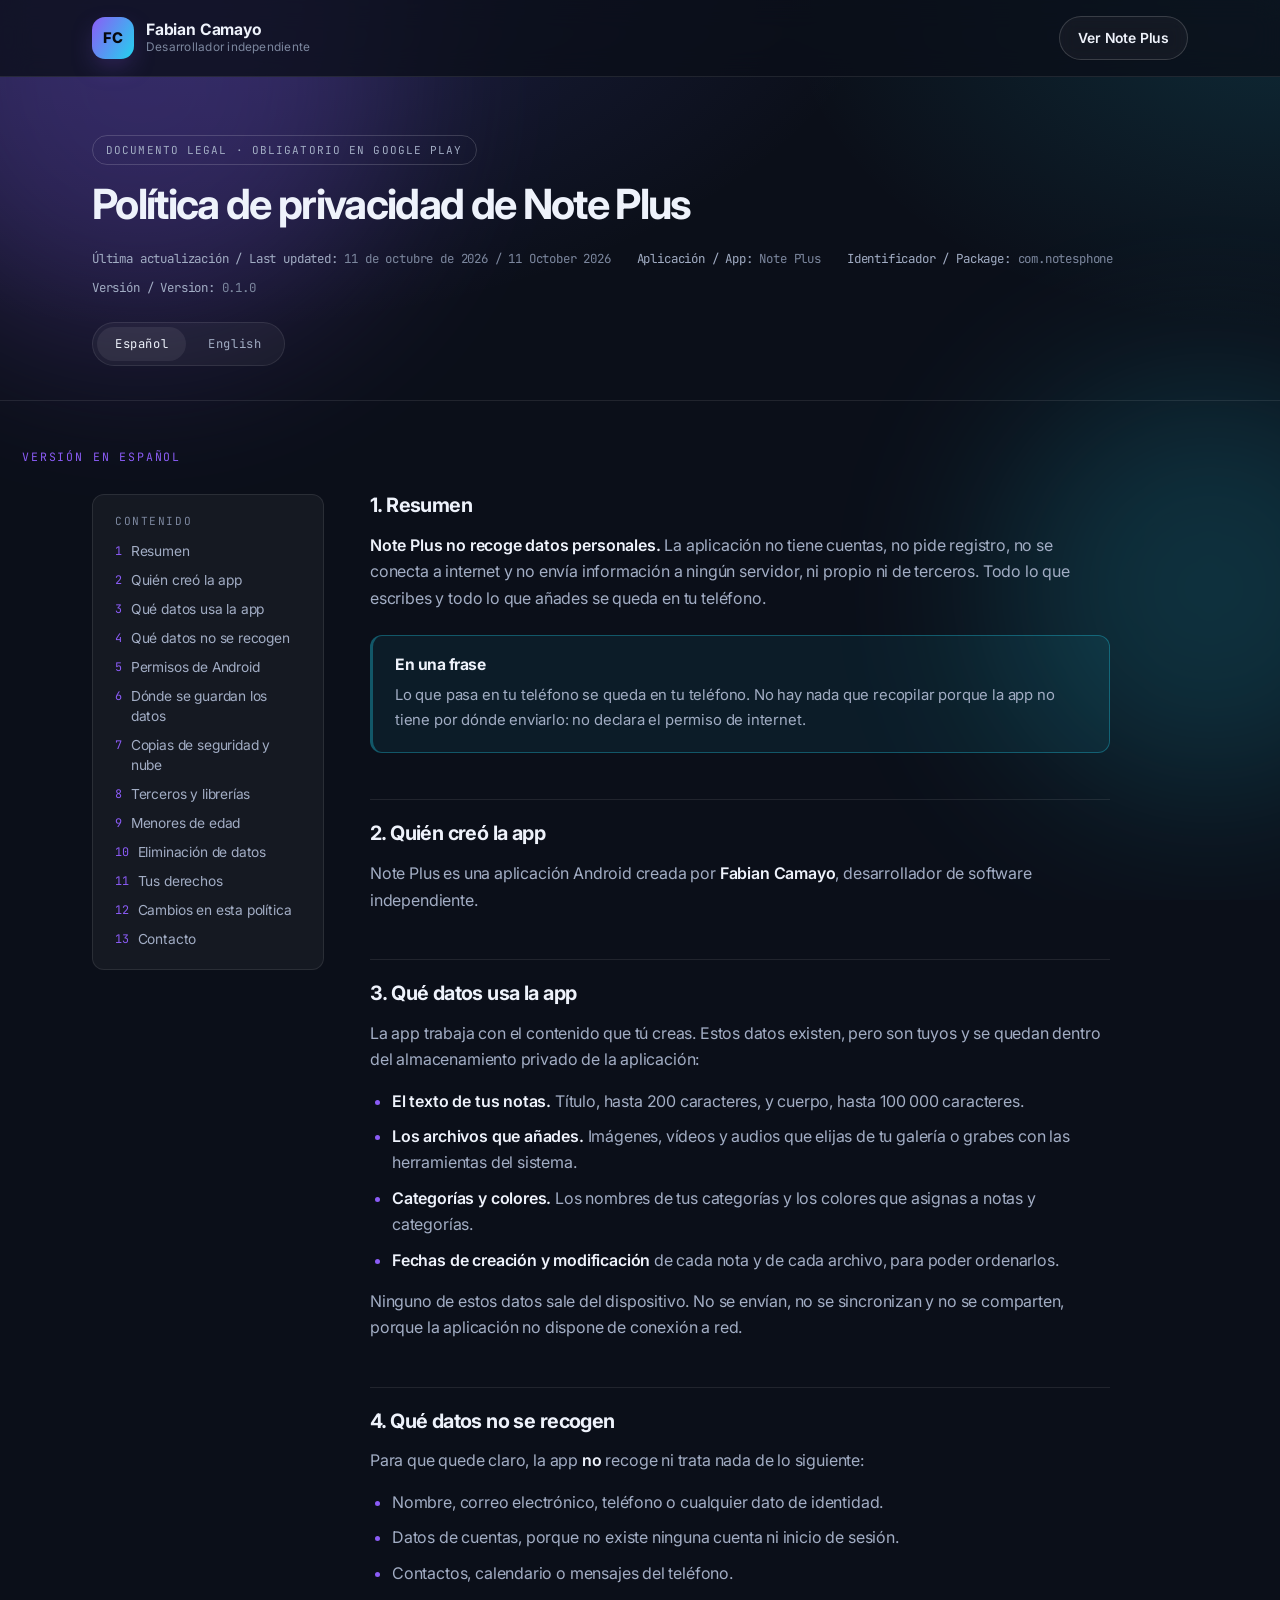
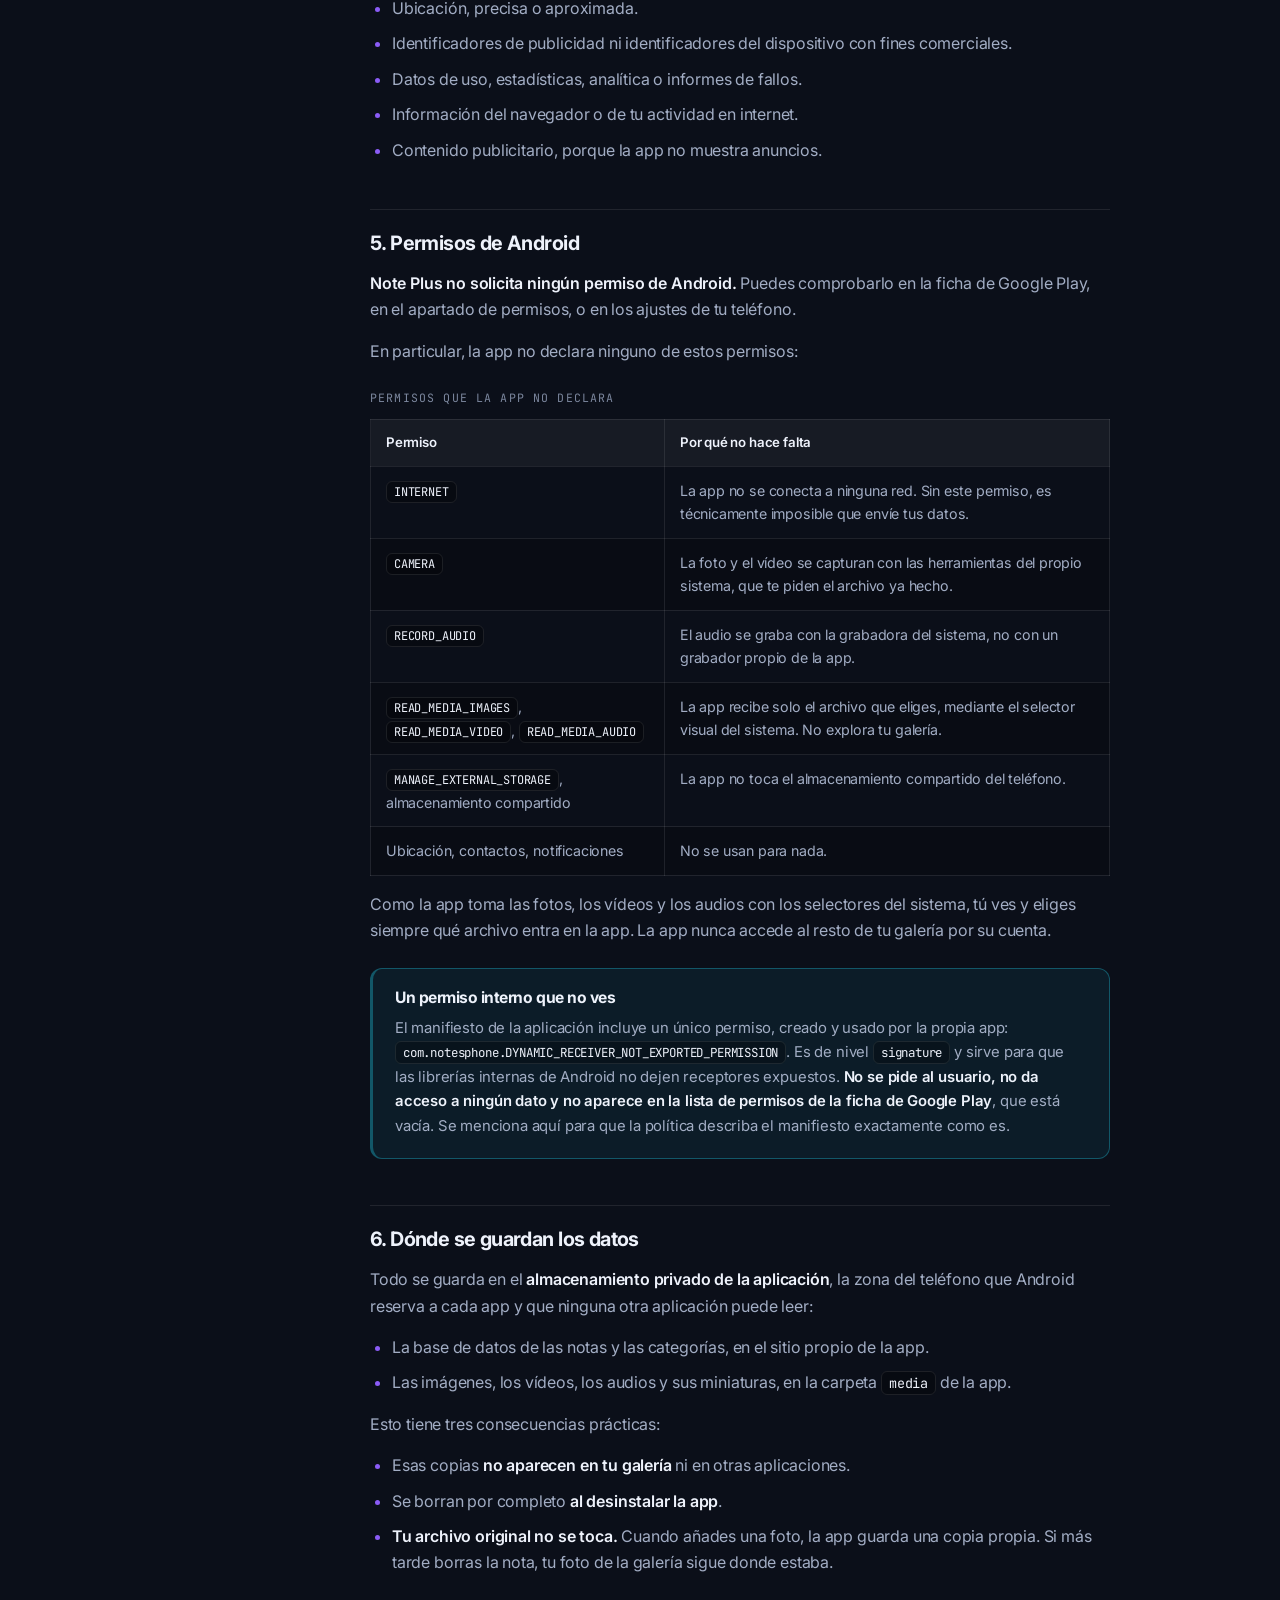
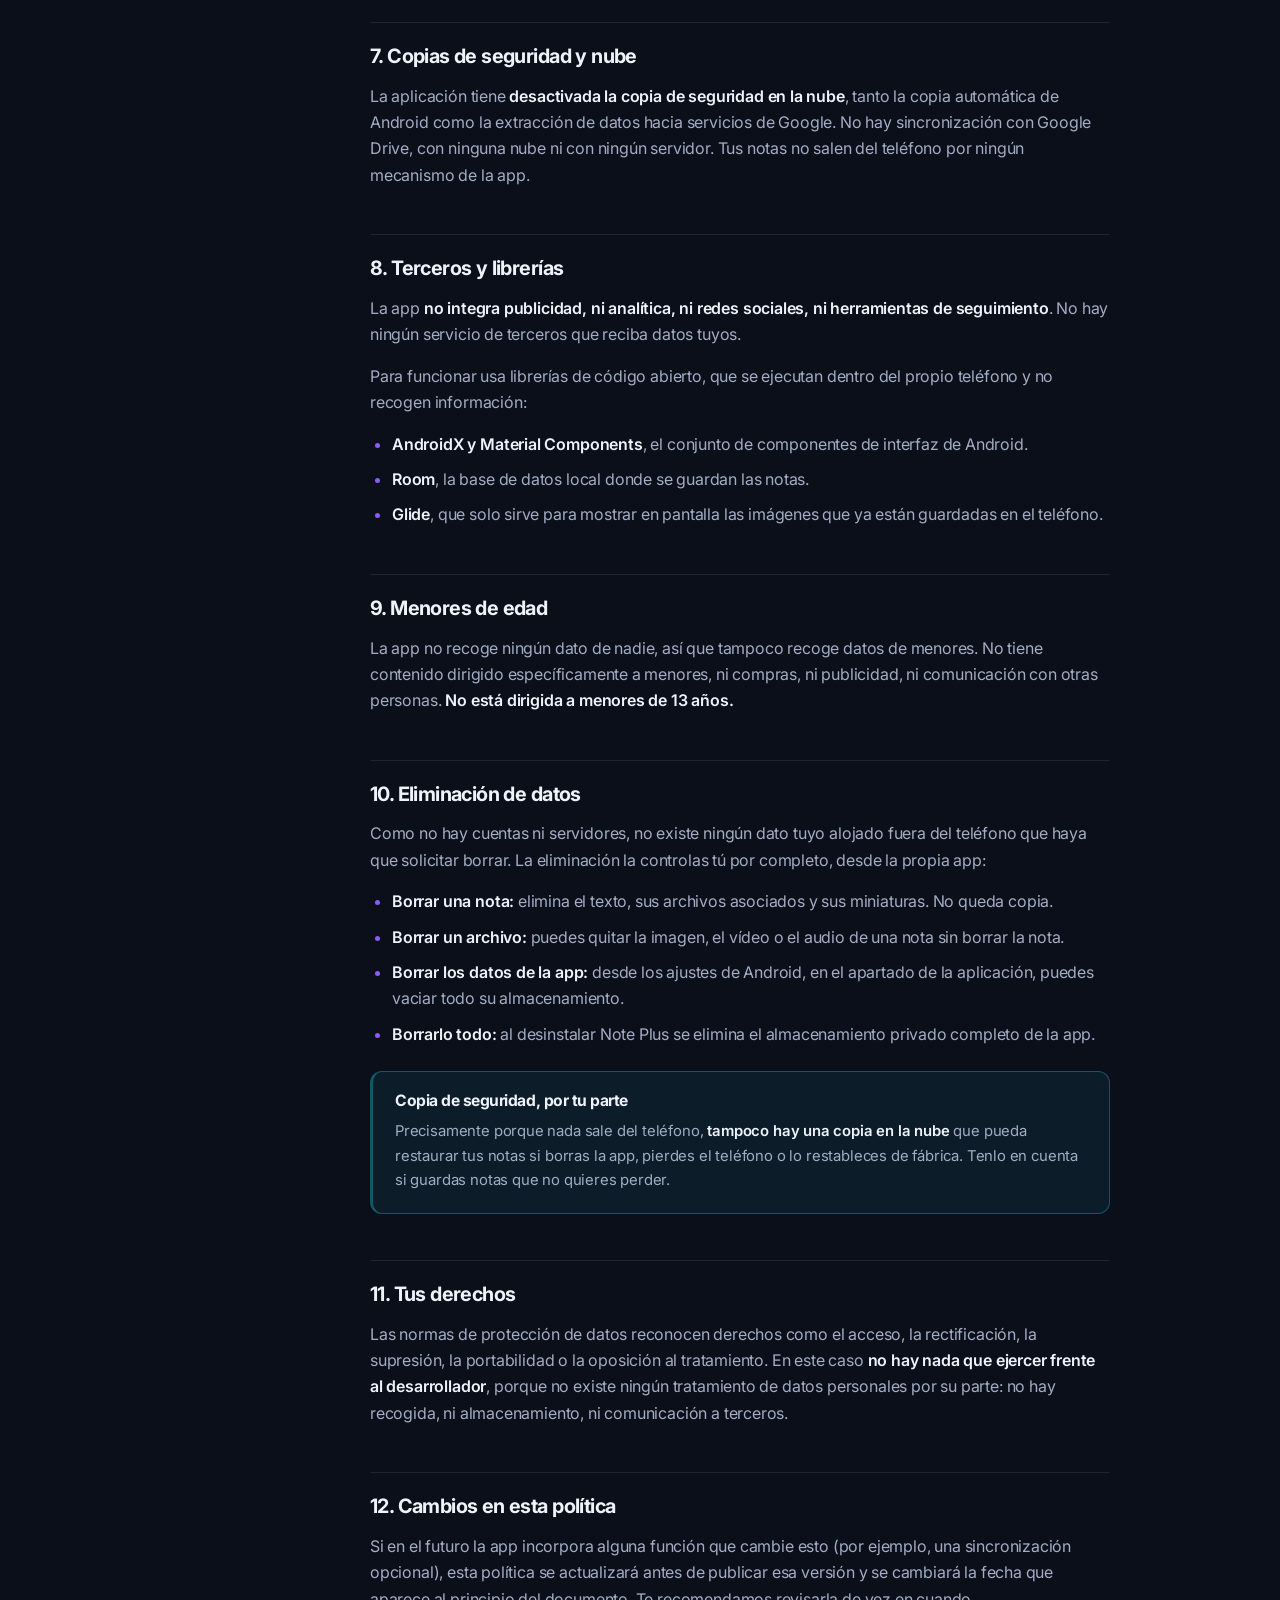
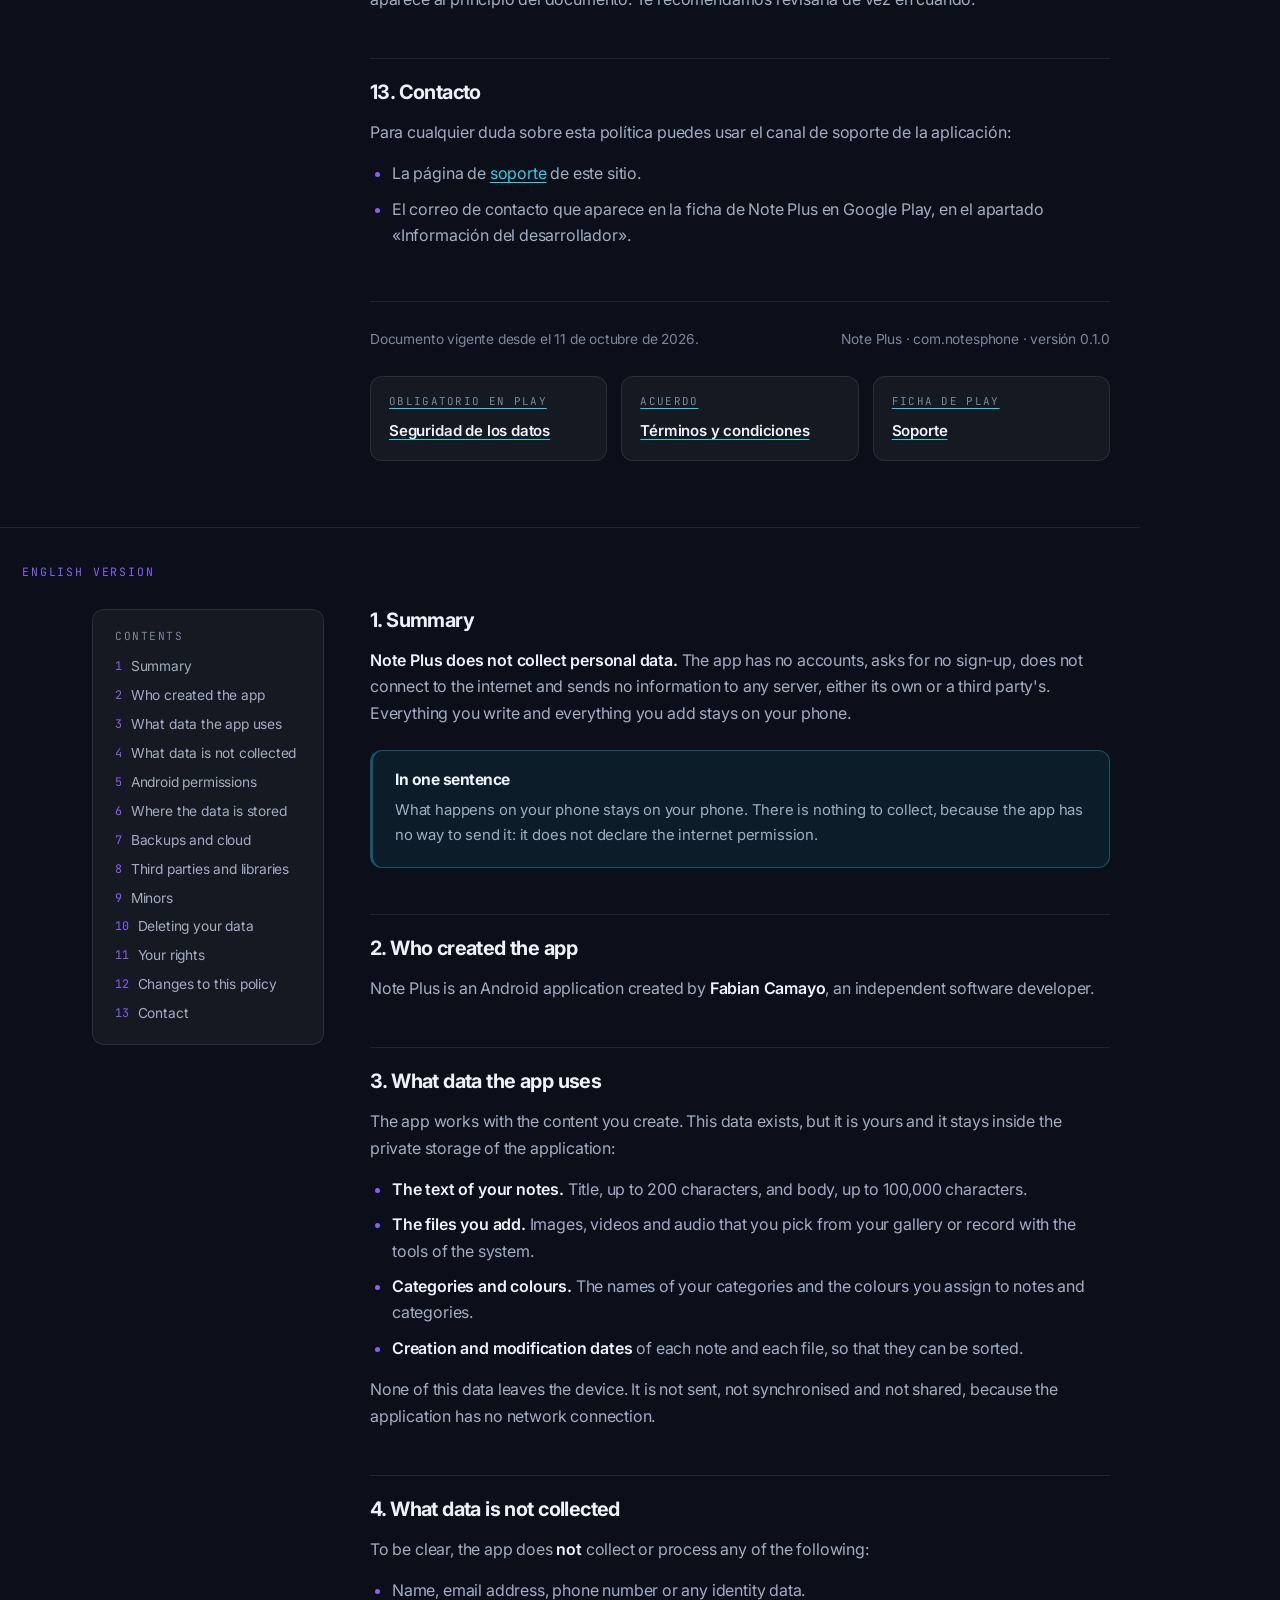
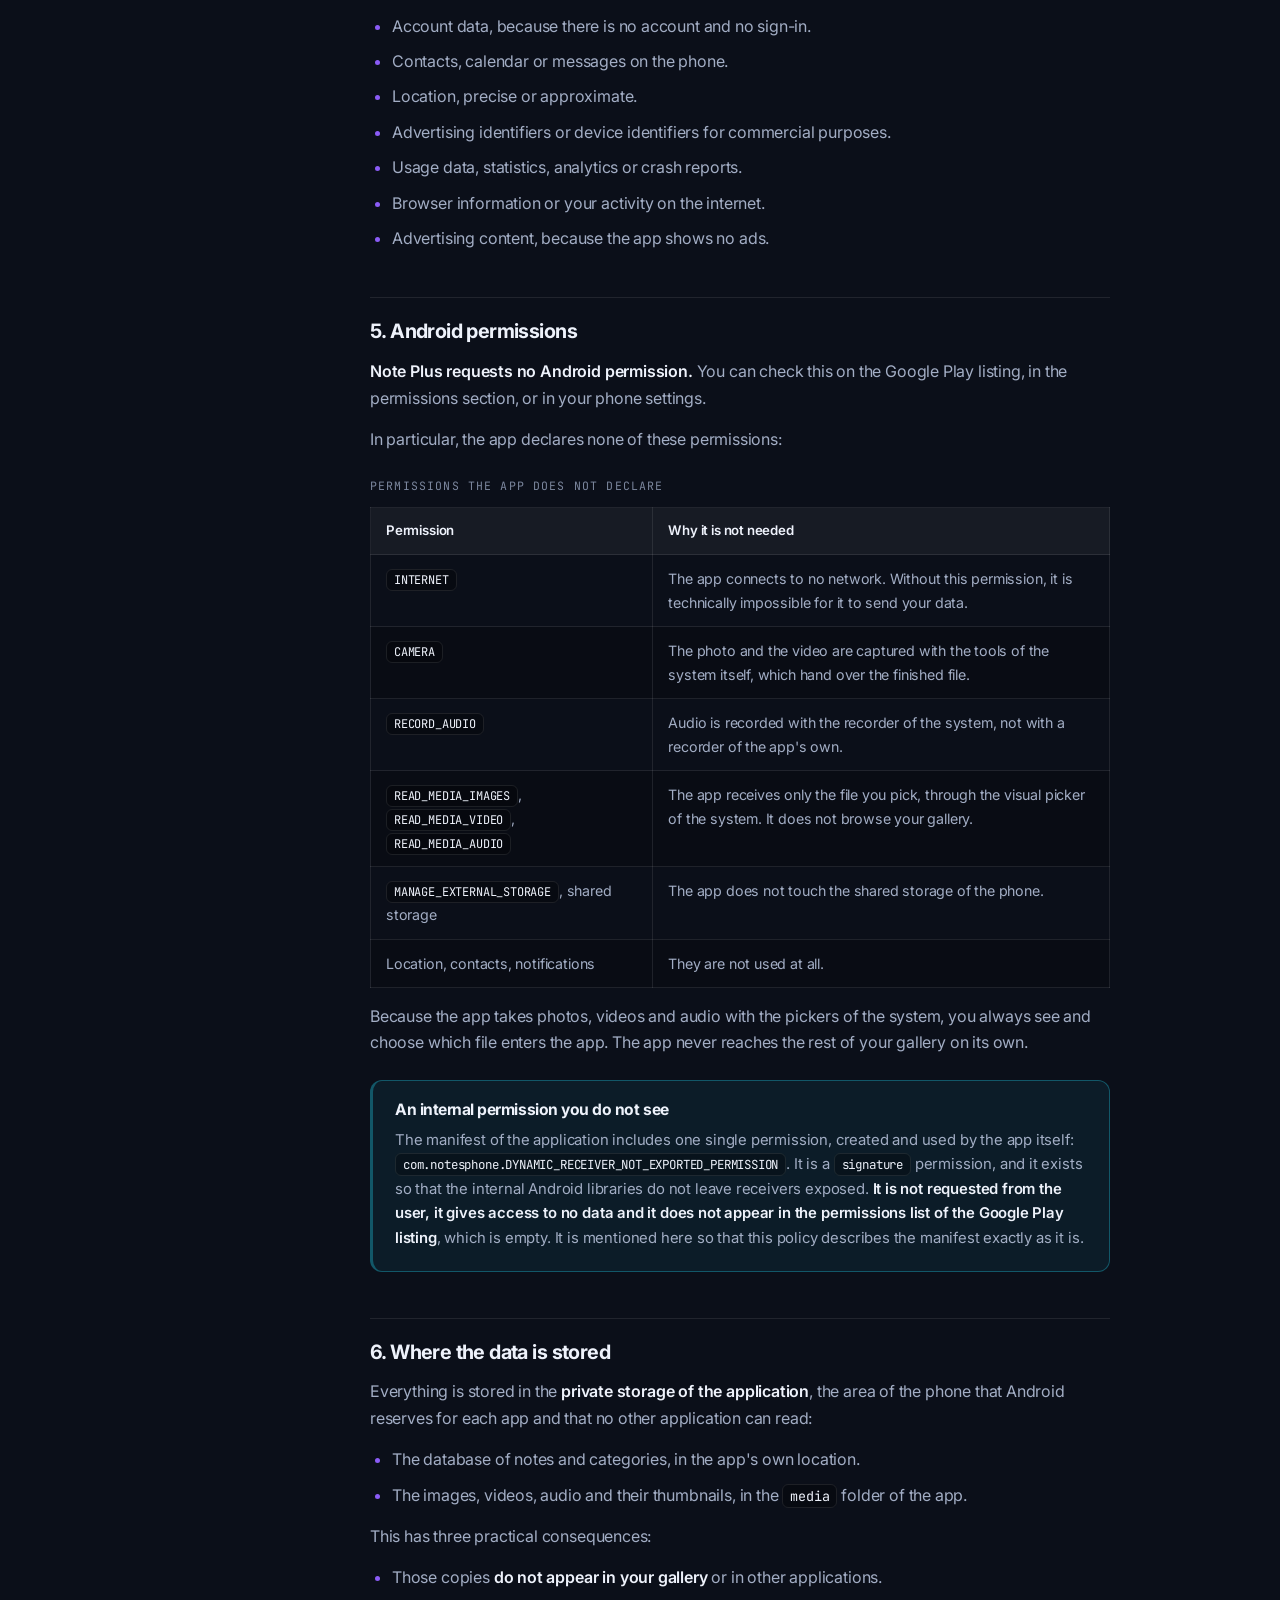
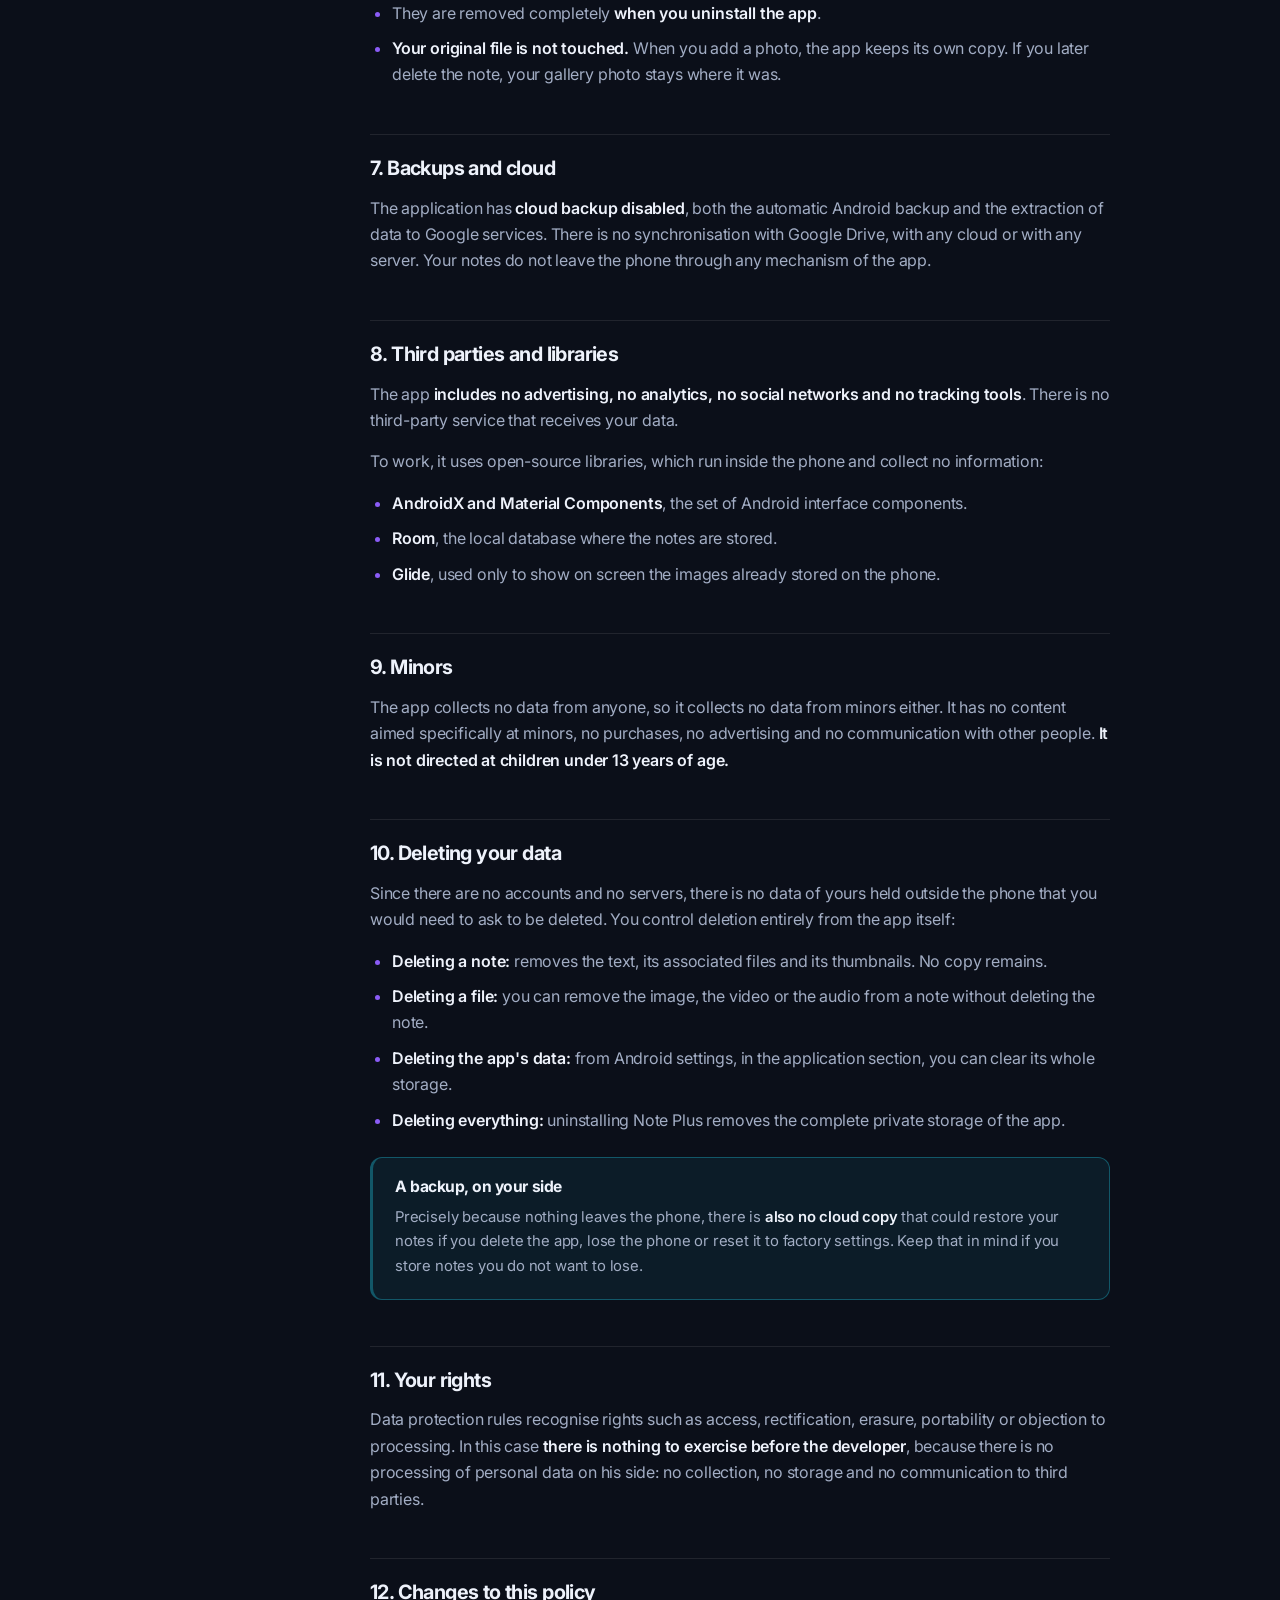
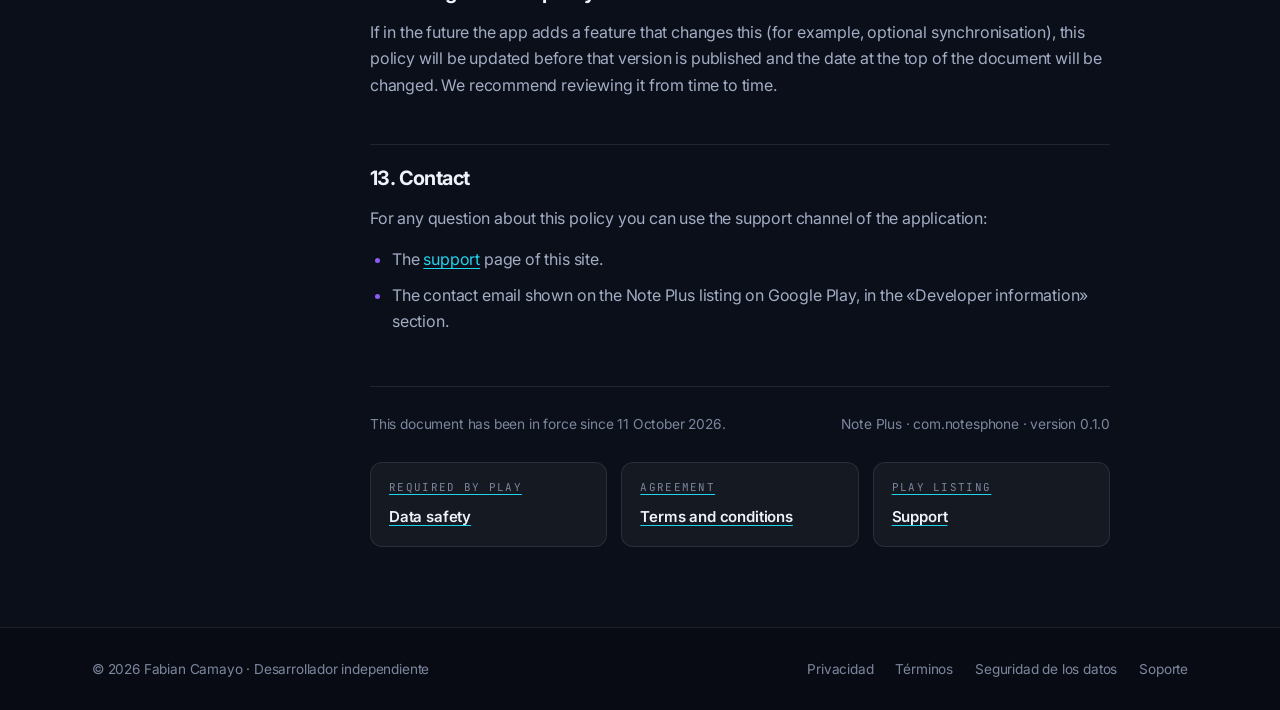
==== commit f025f2b8: "Reconocer solo la autoria de Note Plus, sin declarar responsabilidad en la politica Co-authored-by: " ====
--- a/note-plus/privacidad/index.html
+++ b/note-plus/privacidad/index.html
@@ -62,7 +62,7 @@
       <h2>Contenido</h2>
       <ol>
         <li><a href="#resumen">Resumen</a></li>
-        <li><a href="#responsable">Quién desarrolla la app</a></li>
+        <li><a href="#creador">Quién creó la app</a></li>
         <li><a href="#trata">Qué datos usa la app</a></li>
         <li><a href="#no-recoge">Qué datos no se recogen</a></li>
         <li><a href="#permisos">Permisos de Android</a></li>
@@ -93,11 +93,10 @@
         </p>
       </div>
 
-      <h2 id="responsable">2. Quién desarrolla la app</h2>
-      <p>
-        Note Plus es una aplicación Android desarrollada por <strong>Fabian Camayo</strong>, como
-        desarrollador de software independiente. Es responsable de la aplicación y de esta
-        política.
+      <h2 id="creador">2. Quién creó la app</h2>
+      <p>
+        Note Plus es una aplicación Android creada por <strong>Fabian Camayo</strong>, desarrollador
+        de software independiente.
       </p>
 
       <h2 id="trata">3. Qué datos usa la app</h2>
@@ -293,7 +292,7 @@
       <h2>Contents</h2>
       <ol>
         <li><a href="#en-summary">Summary</a></li>
-        <li><a href="#en-who">Who develops the app</a></li>
+        <li><a href="#en-created">Who created the app</a></li>
         <li><a href="#en-data">What data the app uses</a></li>
         <li><a href="#en-not-collected">What data is not collected</a></li>
         <li><a href="#en-permissions">Android permissions</a></li>
@@ -325,10 +324,10 @@
         </p>
       </div>
 
-      <h2 id="en-who">2. Who develops the app</h2>
-      <p>
-        Note Plus is an Android application developed by <strong>Fabian Camayo</strong>, as an
-        independent software developer. He is responsible for the application and for this policy.
+      <h2 id="en-created">2. Who created the app</h2>
+      <p>
+        Note Plus is an Android application created by <strong>Fabian Camayo</strong>, an
+        independent software developer.
       </p>
 
       <h2 id="en-data">3. What data the app uses</h2>
--- a/assets/css/styles.css
+++ b/assets/css/styles.css
@@ -527,17 +527,6 @@
 .app-desc { margin-top: 14px; color: var(--muted); max-width: 62ch; }
 .app-card .tags { margin-top: 18px; }
 .app-actions { display: flex; flex-wrap: wrap; gap: 12px; margin-top: 24px; }
-
-.app-facts {
-  display: grid;
-  grid-template-columns: repeat(auto-fit, minmax(230px, 1fr));
-  gap: 14px;
-  margin-top: 28px;
-  padding-top: 24px;
-  border-top: 1px solid var(--line);
-}
-.app-facts li { font-size: 0.88rem; color: var(--dim); }
-.app-facts strong { display: block; color: var(--text); font-size: 0.74rem; font-family: var(--mono); letter-spacing: 0.12em; text-transform: uppercase; margin-bottom: 4px; }
 
 .apps-next {
   display: flex;
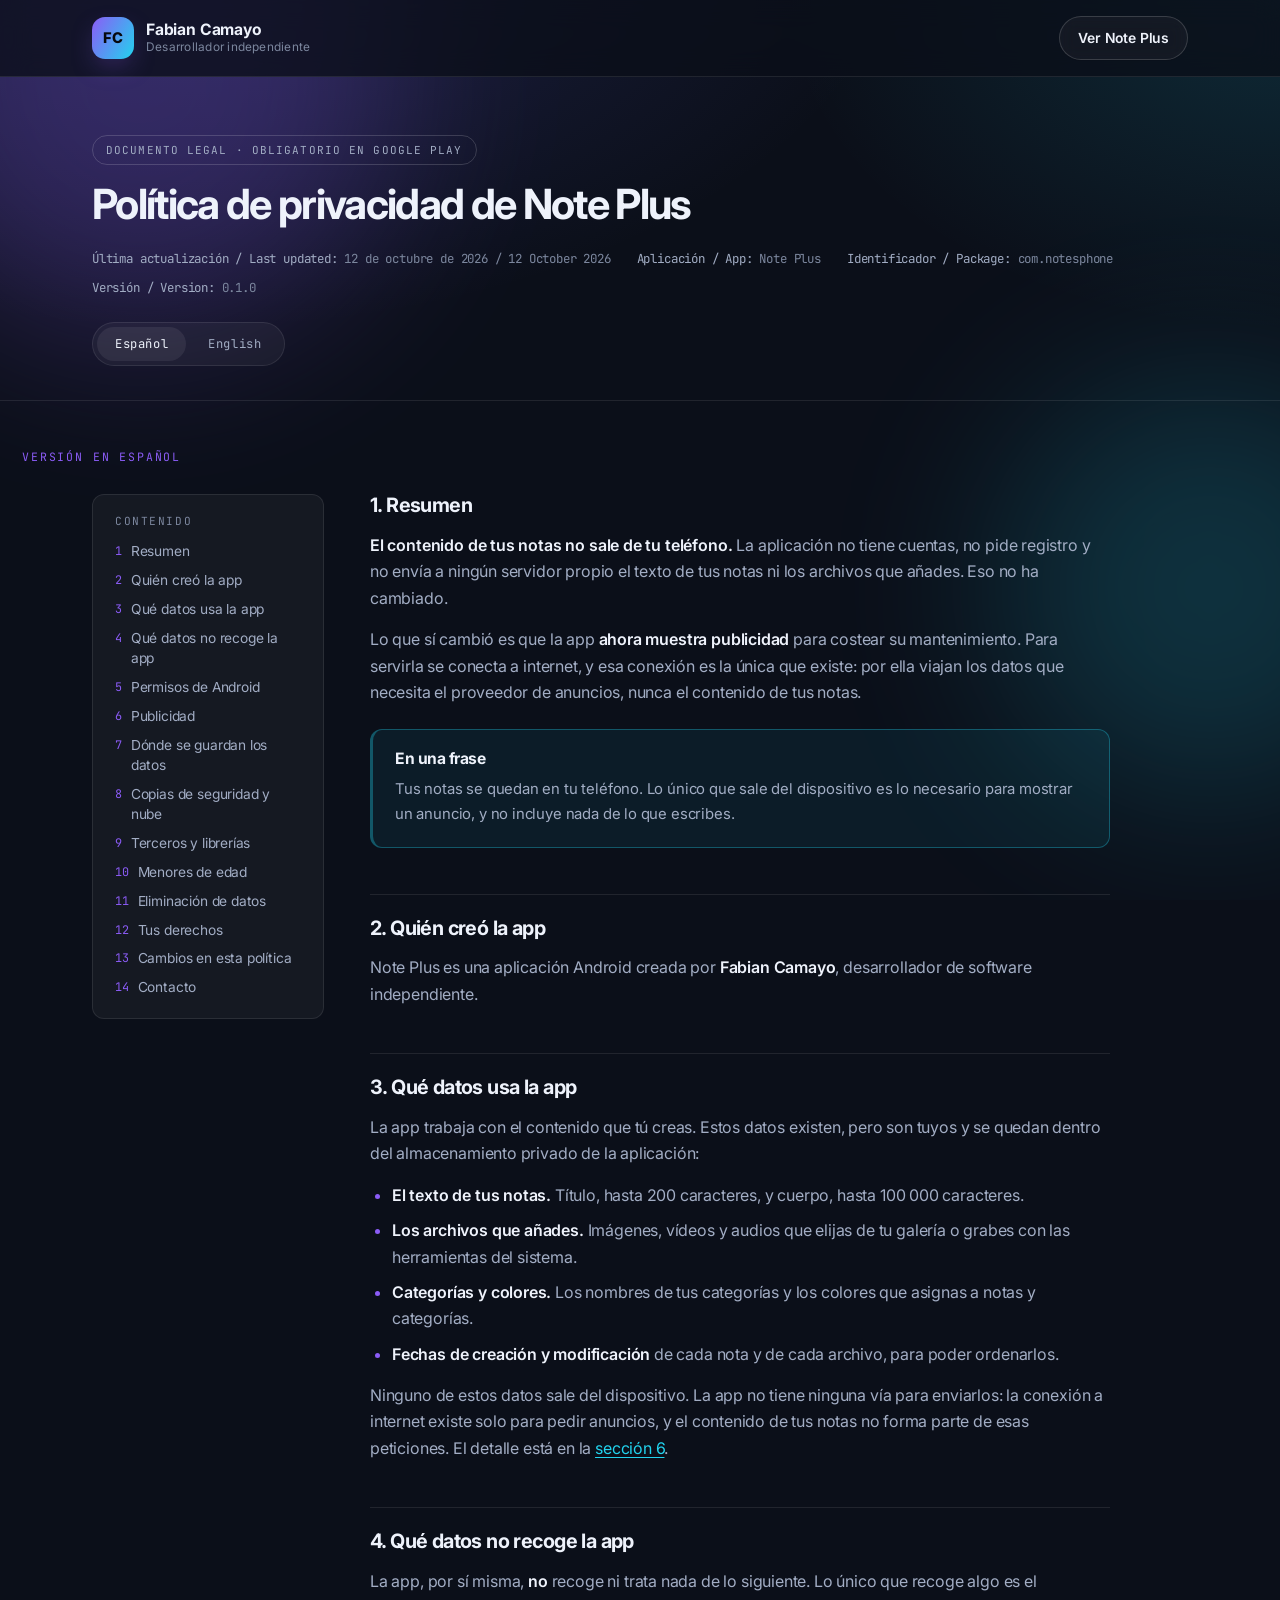
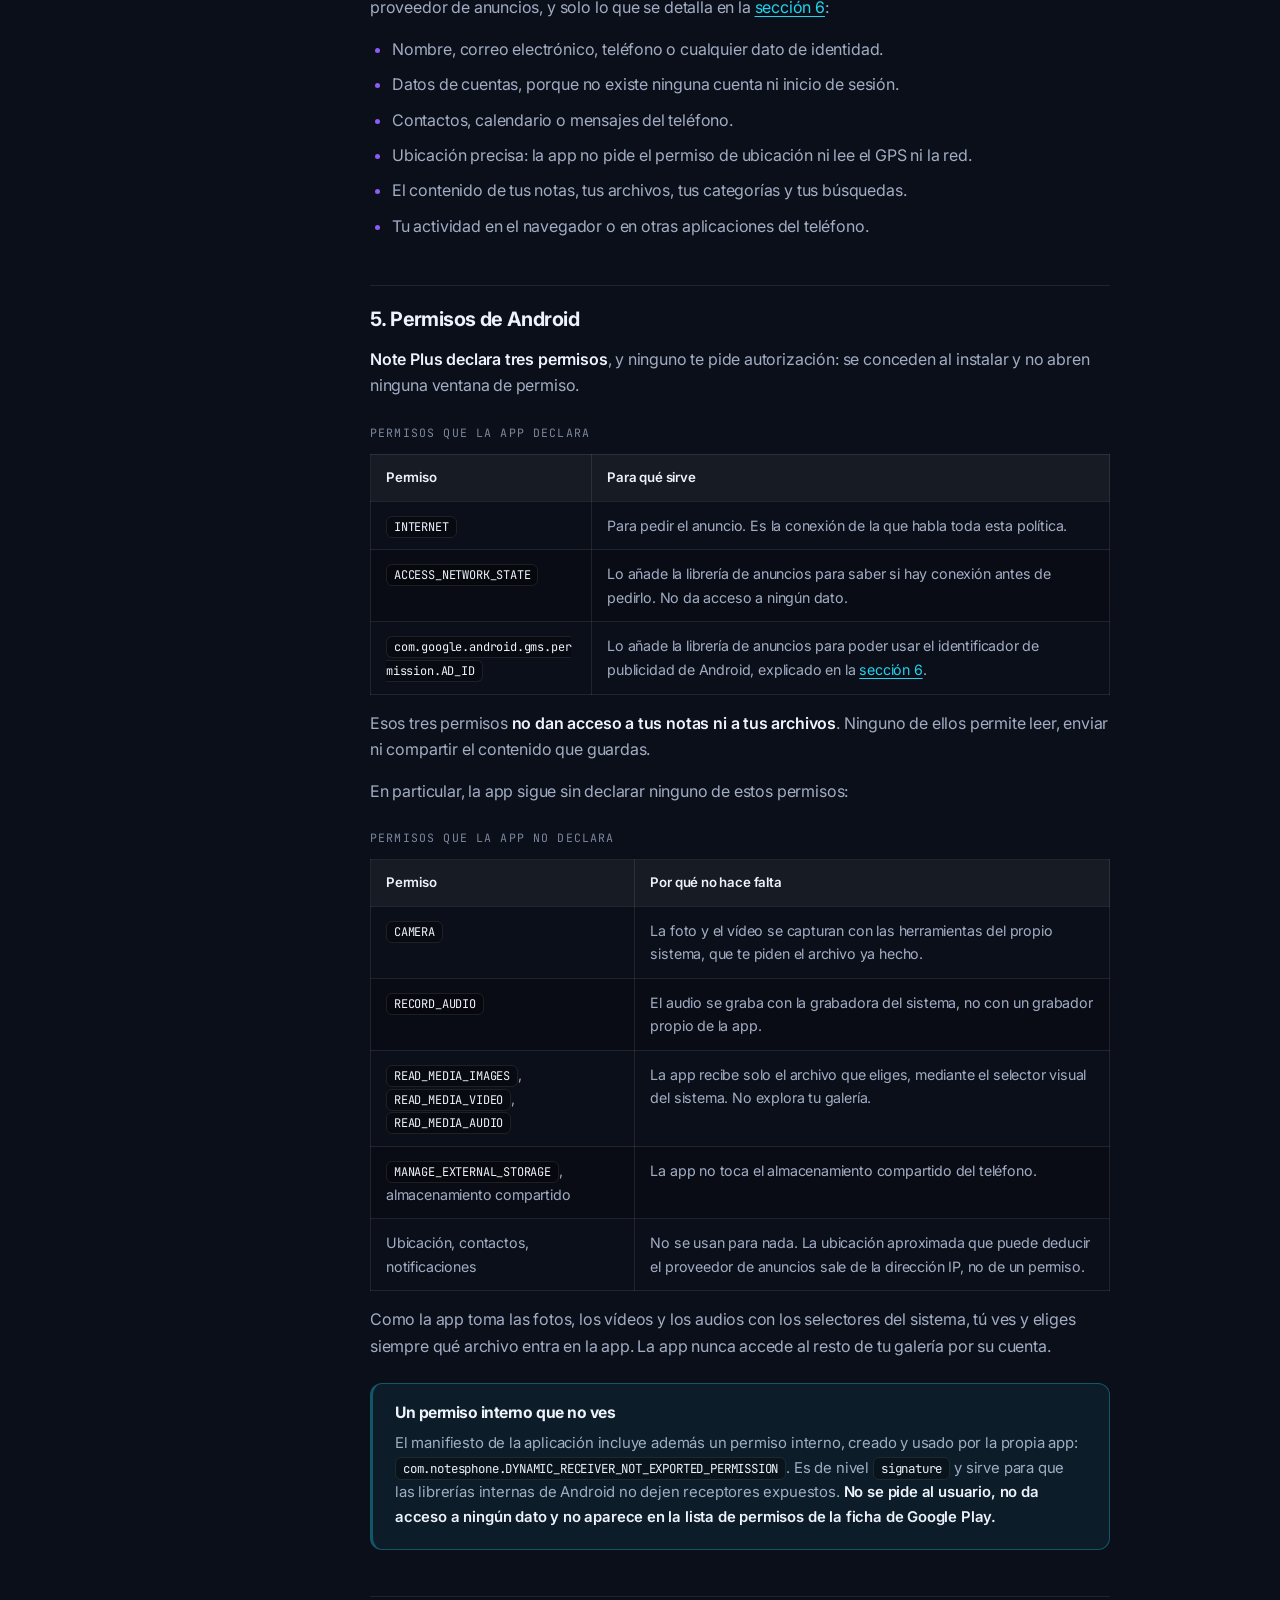
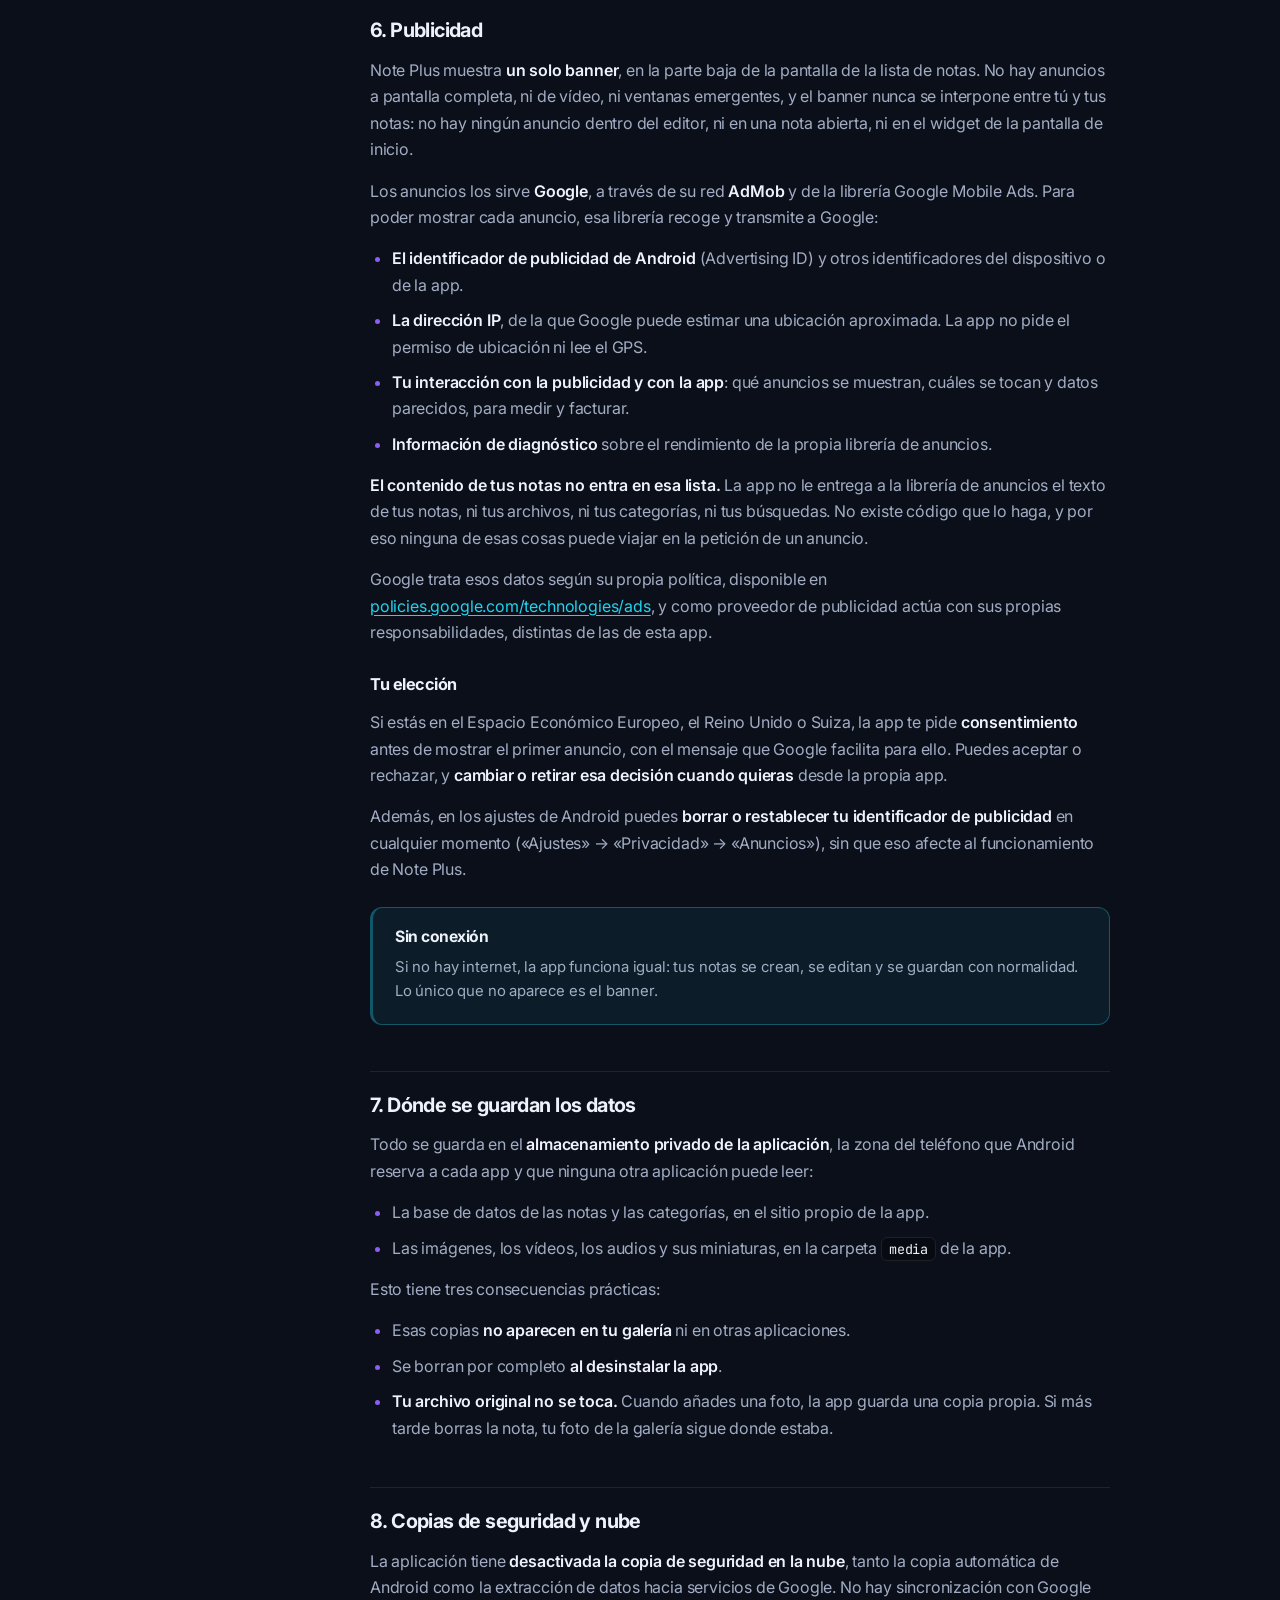
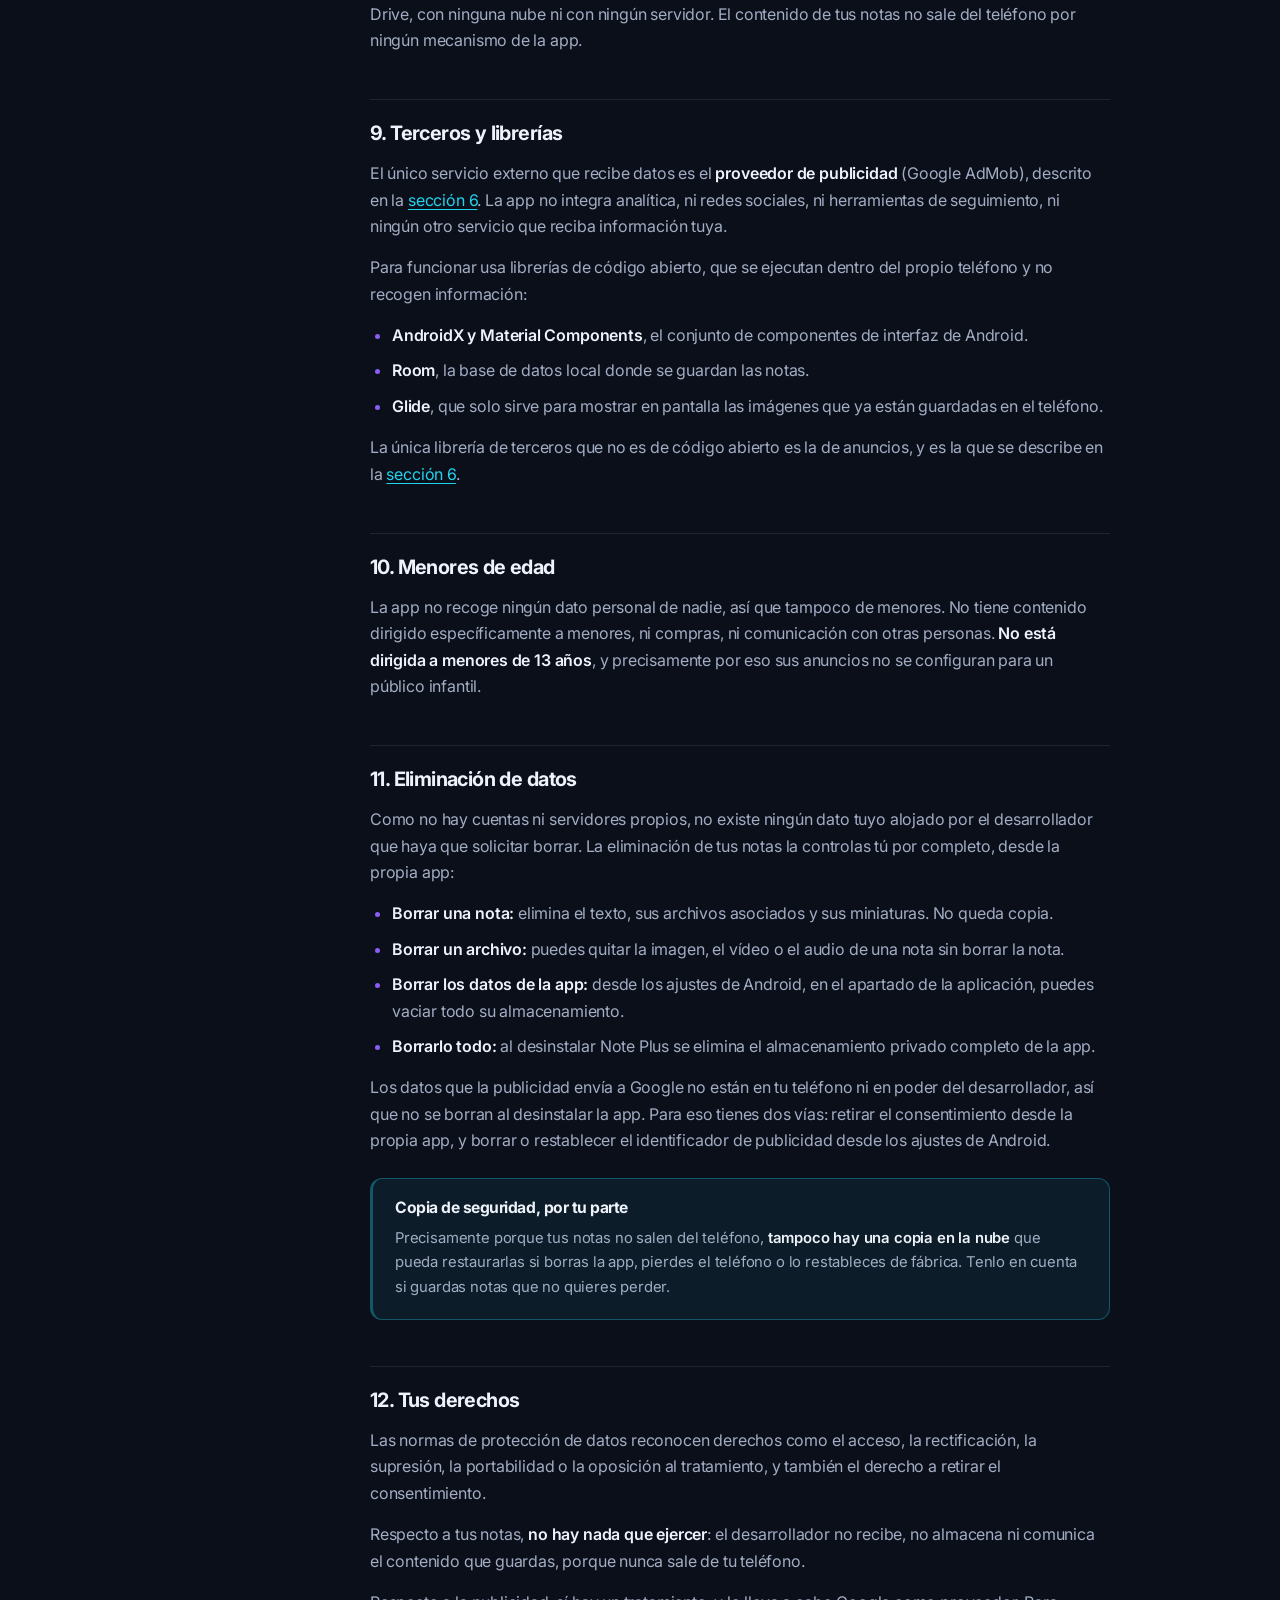
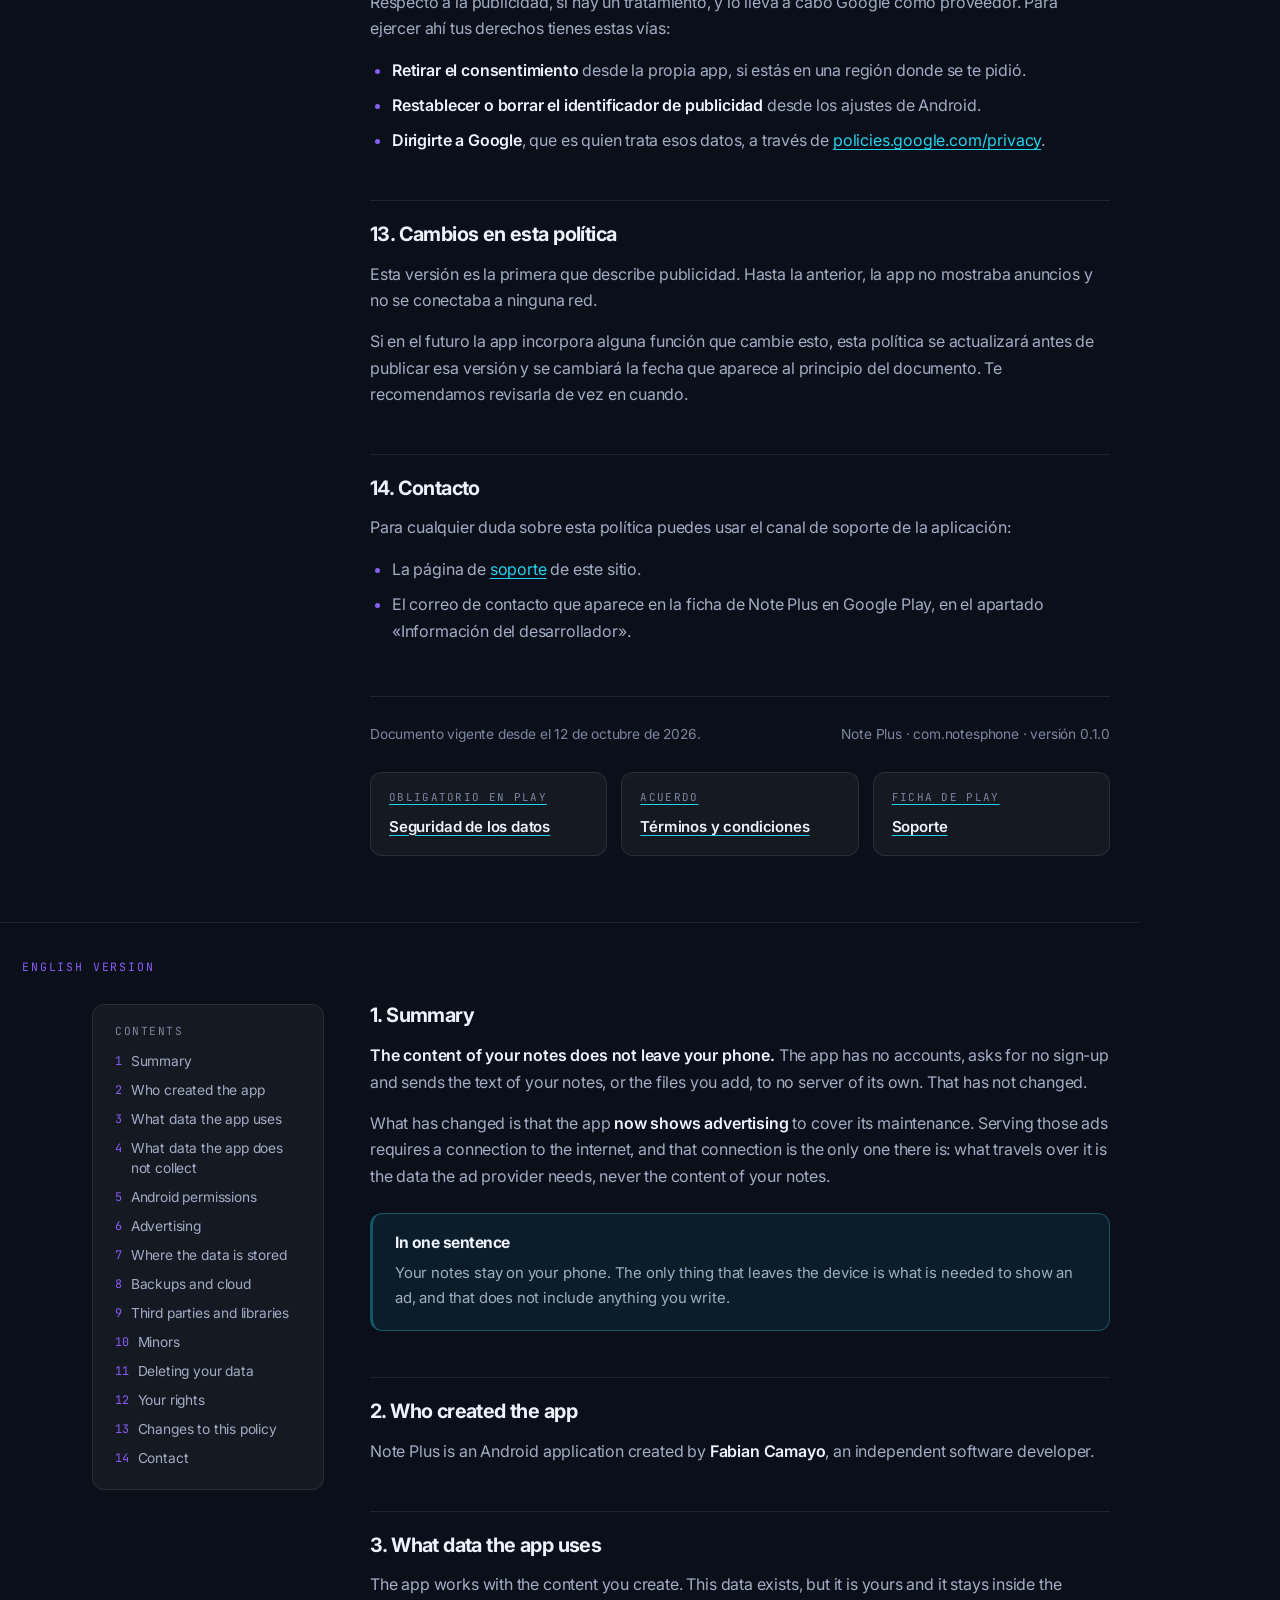
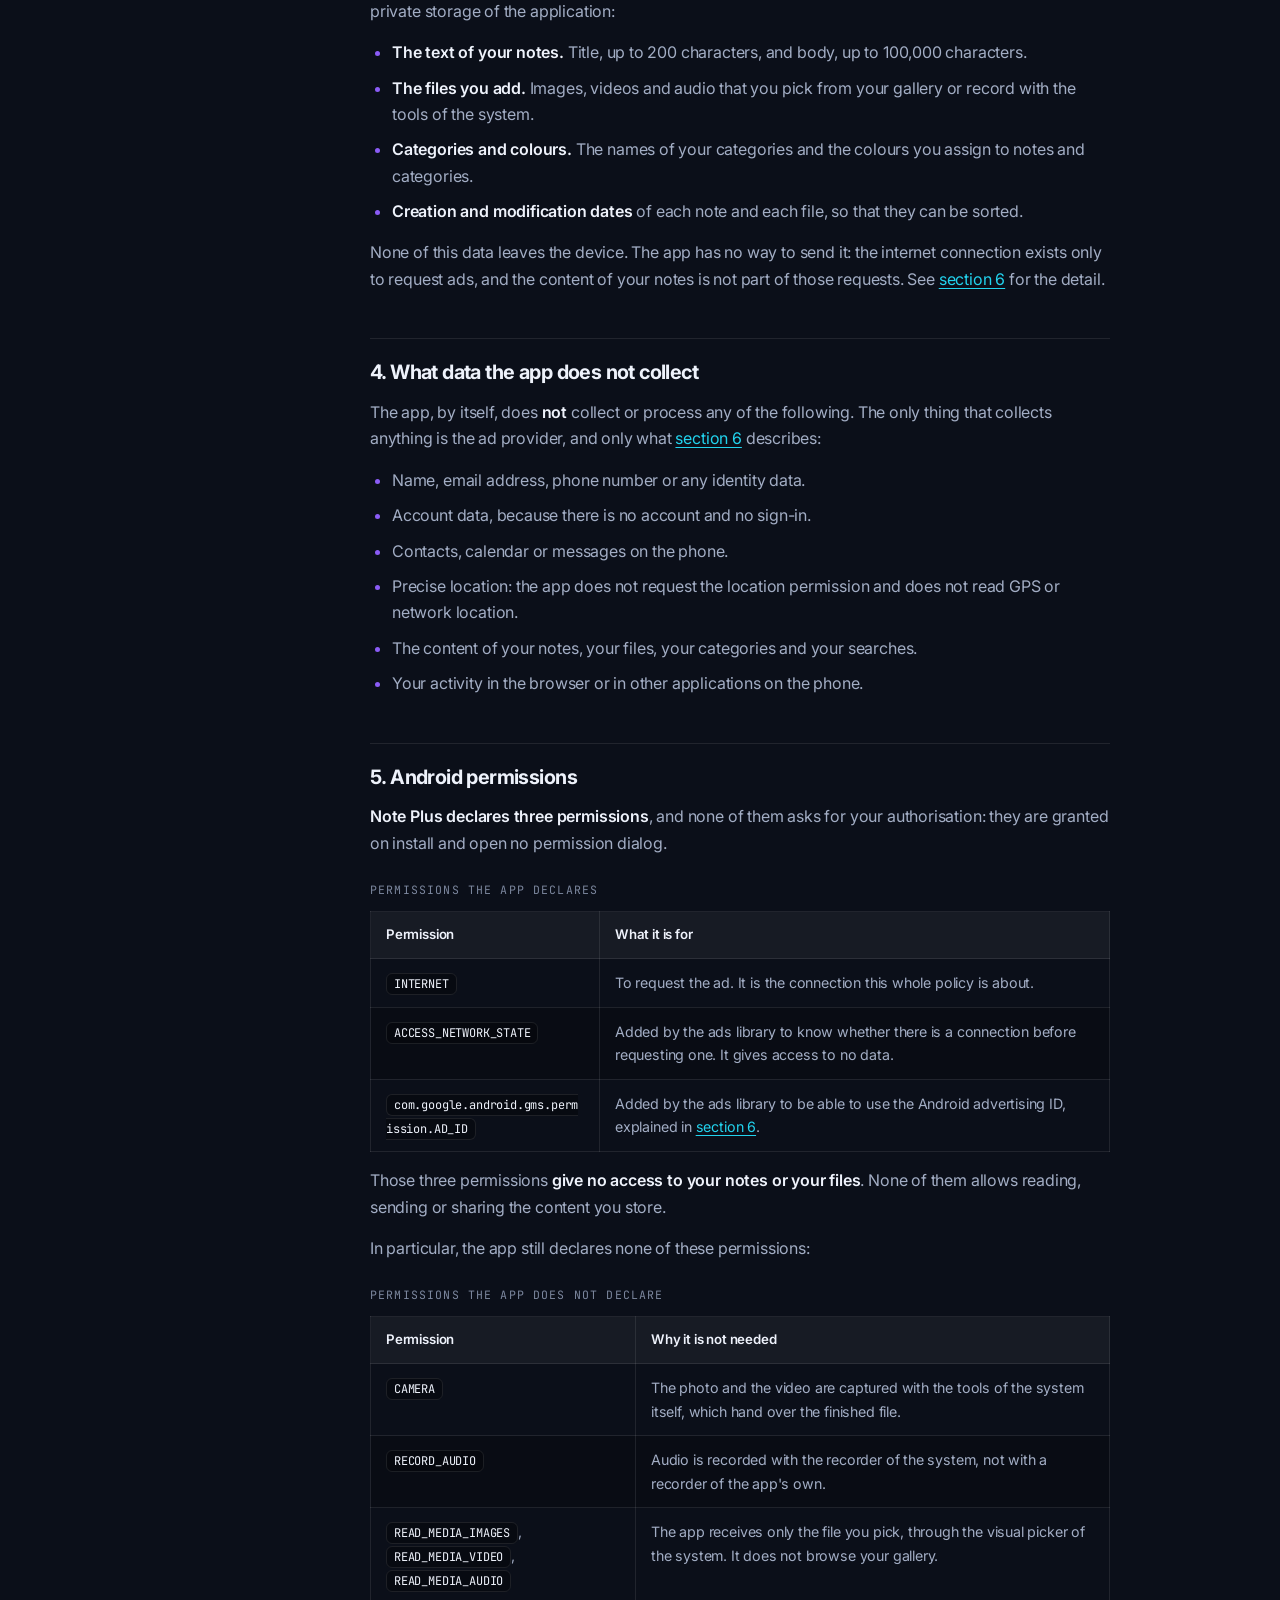
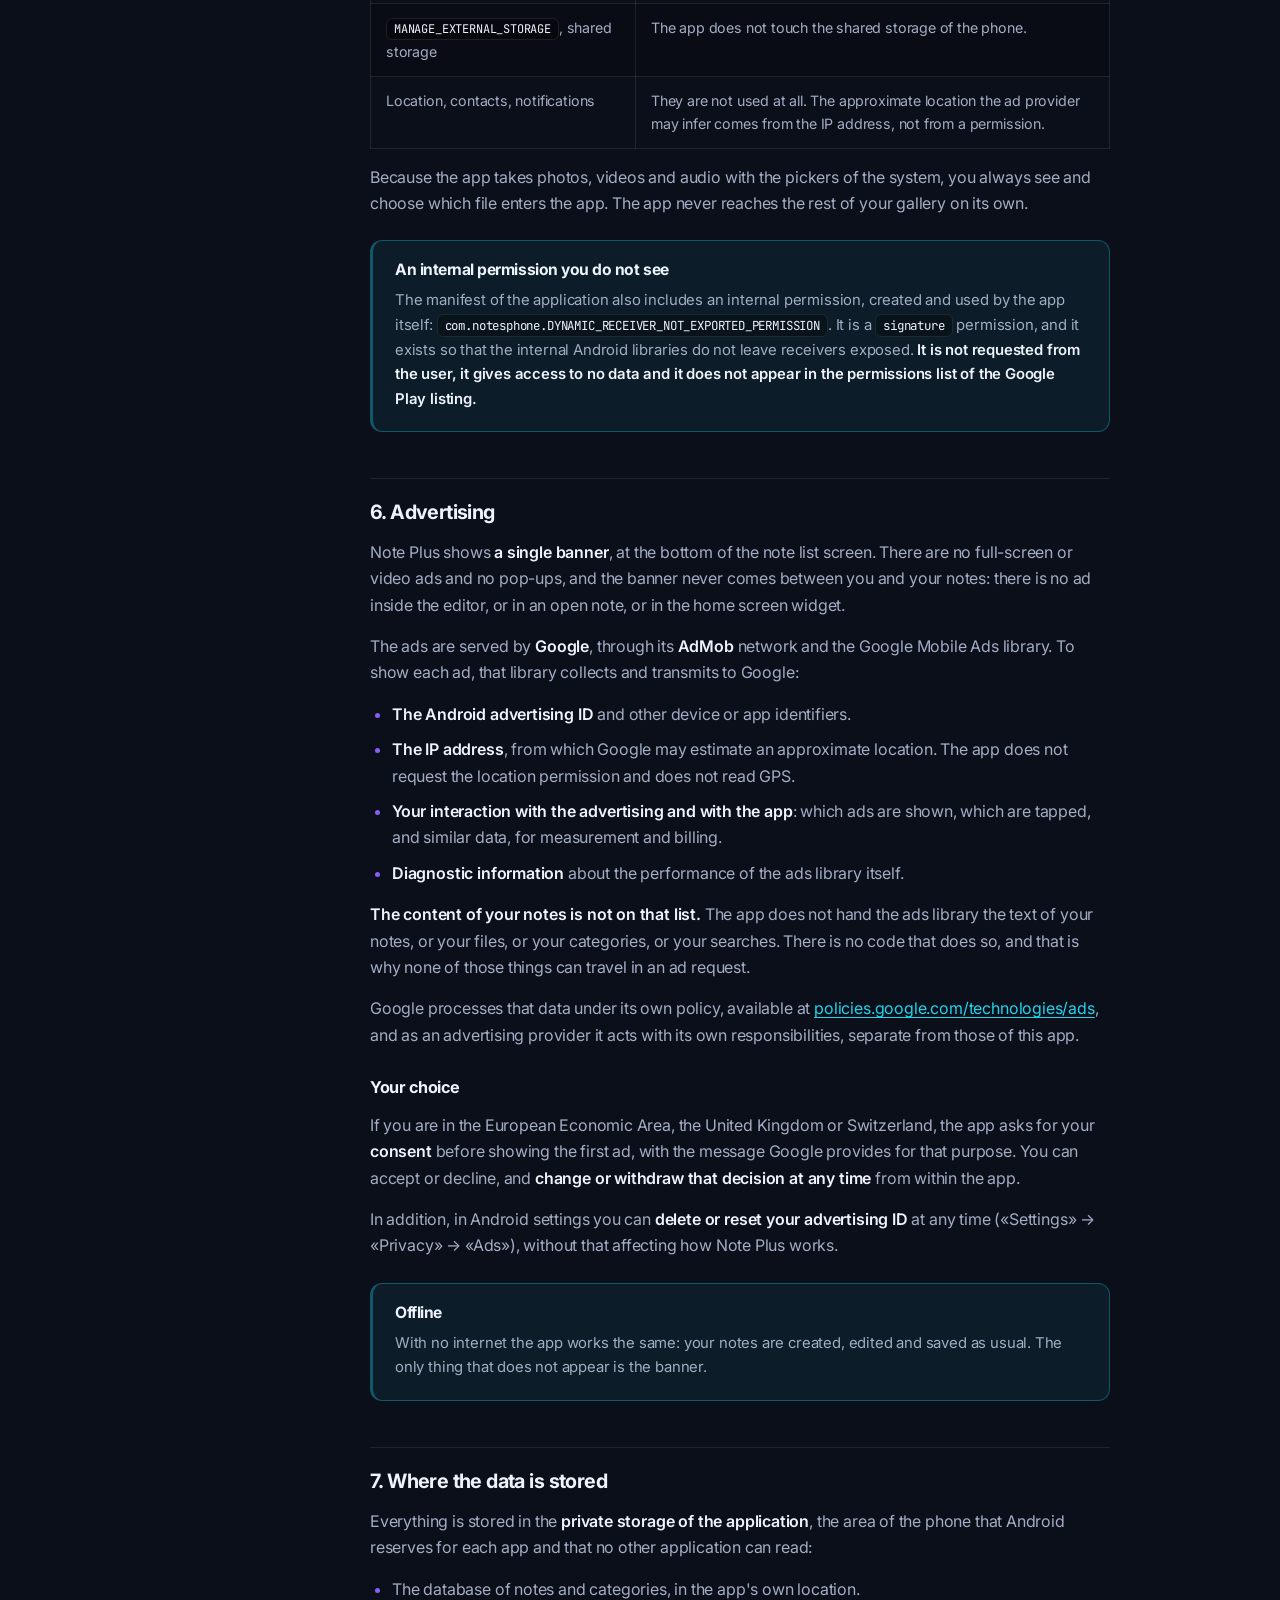
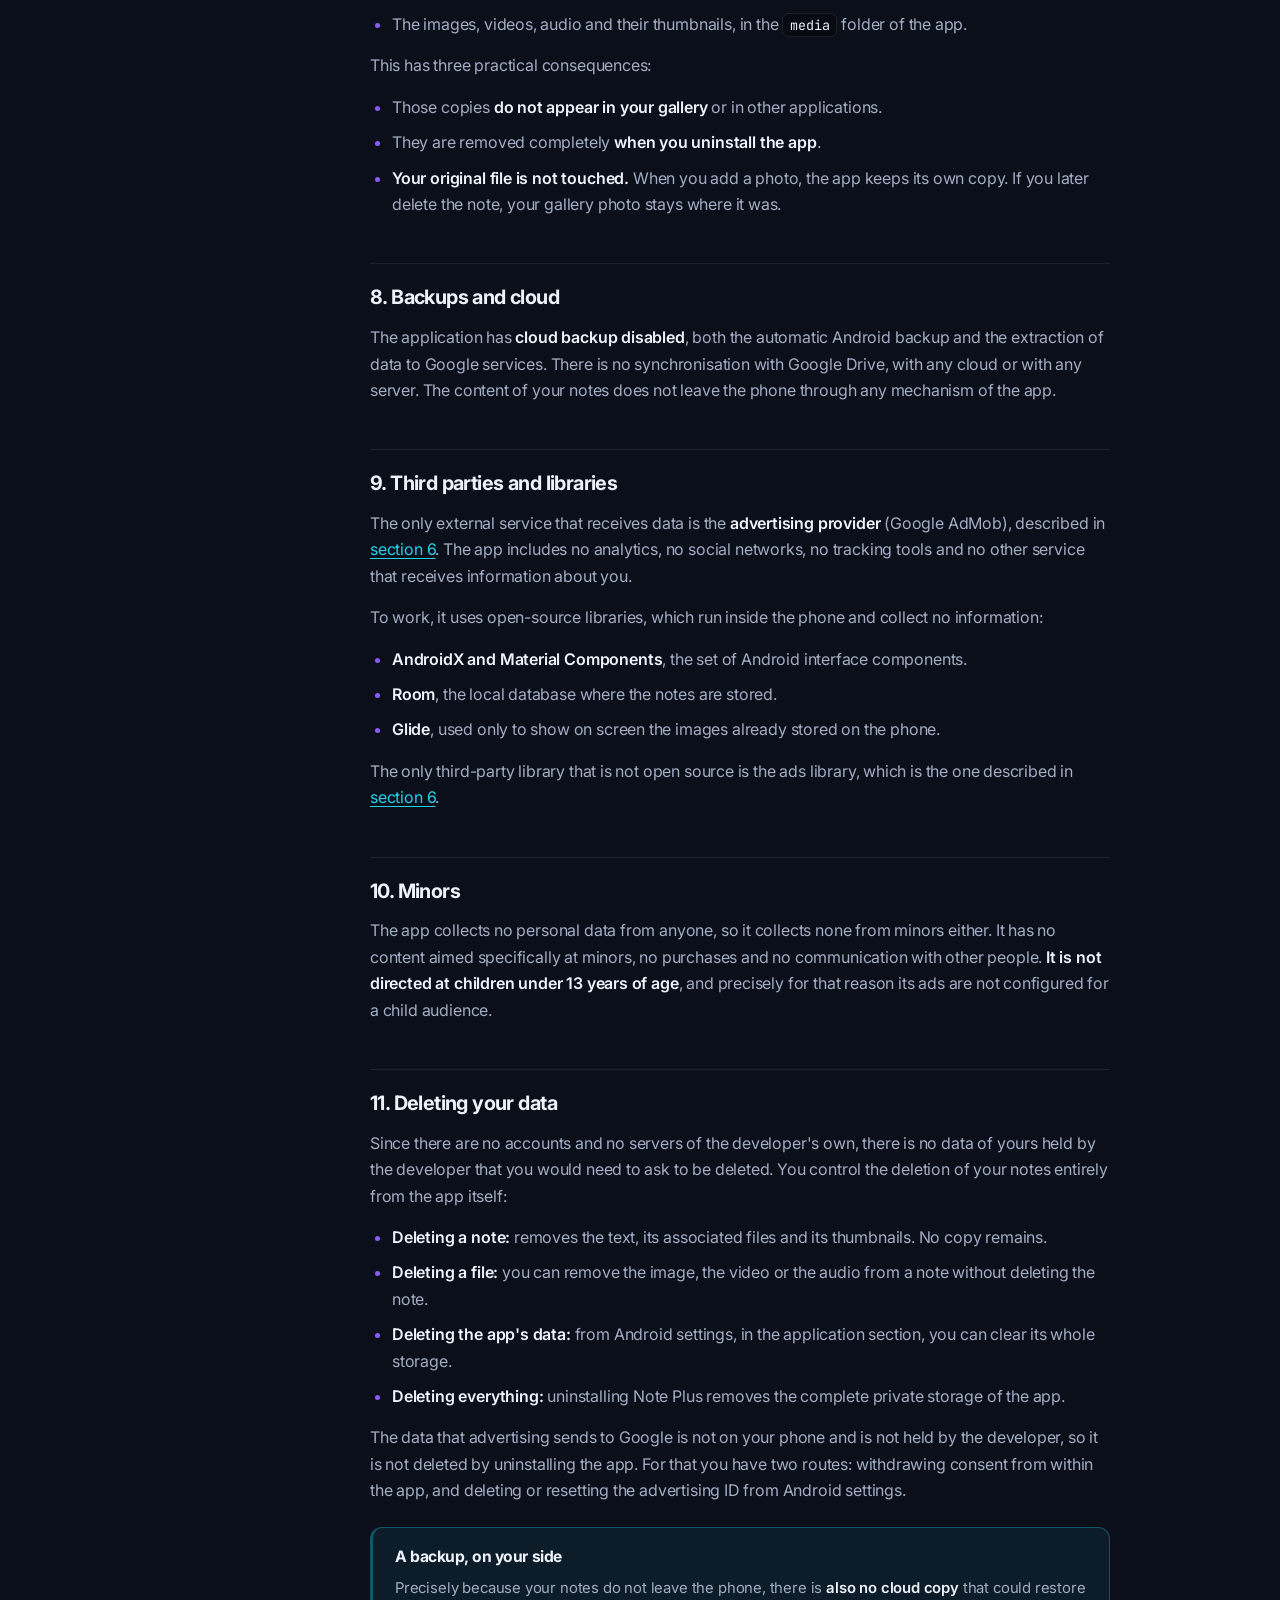
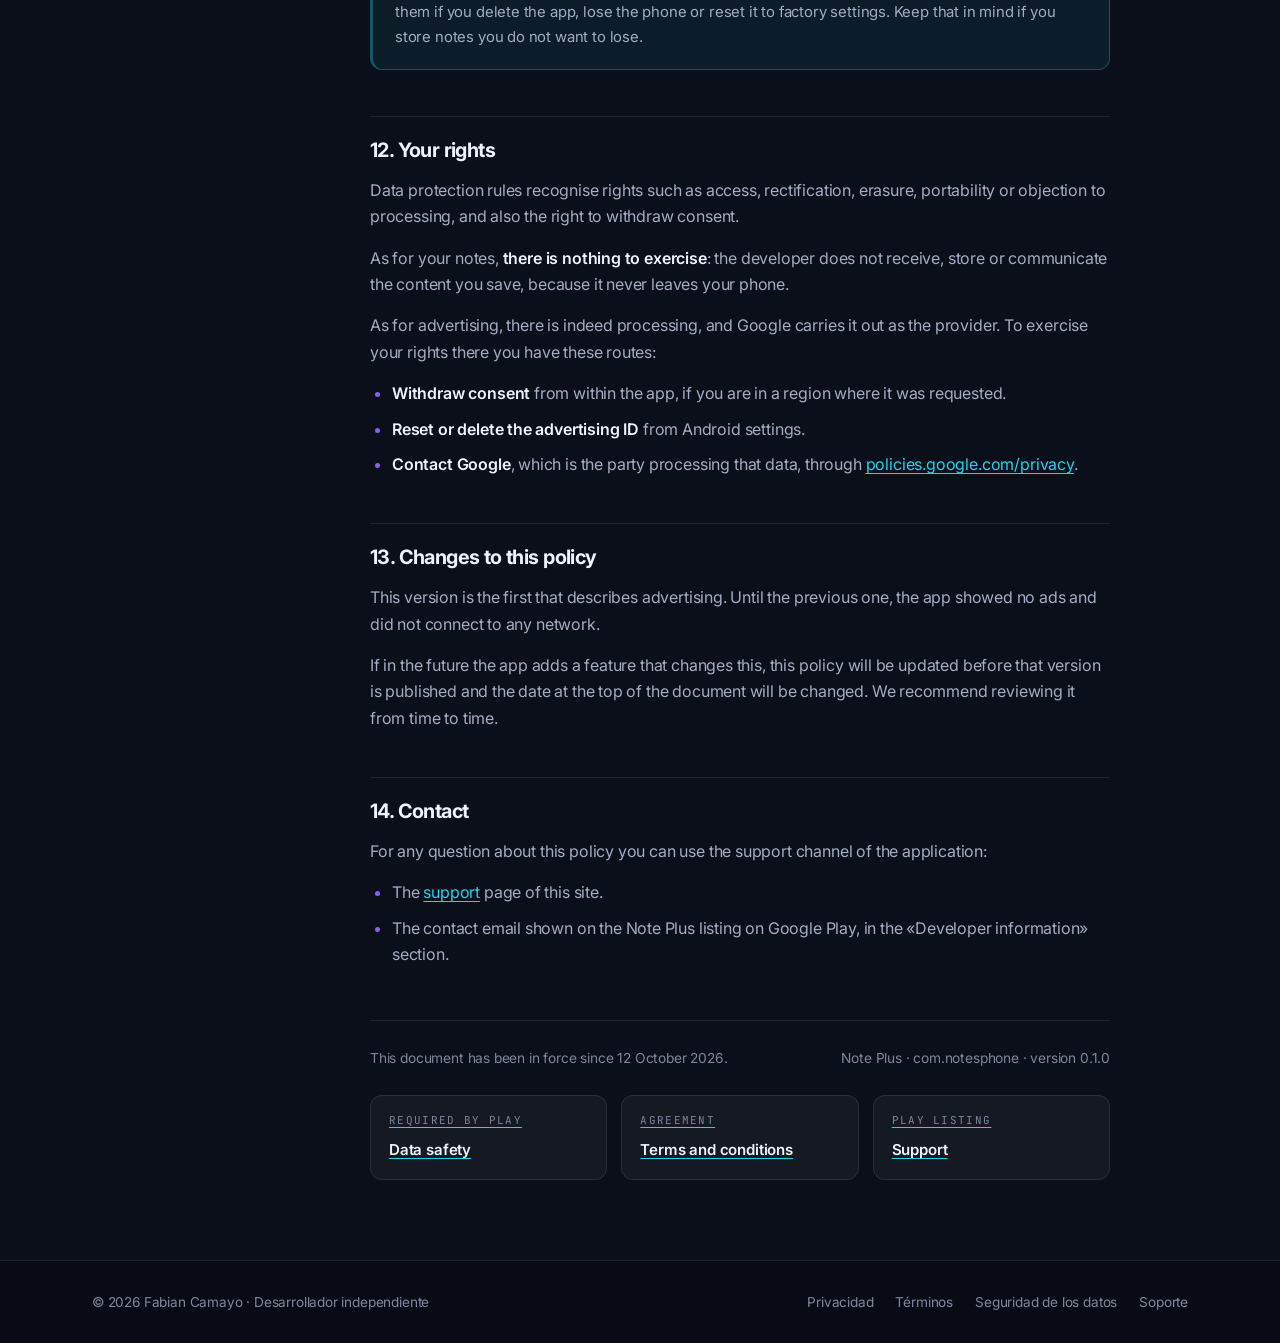
==== commit 999e40f9: "Documentar la publicidad de Note Plus en la politica, los terminos y la seguridad de los datos Co-au" ====
--- a/note-plus/privacidad/index.html
+++ b/note-plus/privacidad/index.html
@@ -4,7 +4,7 @@
 <meta charset="utf-8" />
 <meta name="viewport" content="width=device-width, initial-scale=1" />
 <title>Política de privacidad de Note Plus — Fabian Camayo</title>
-<meta name="description" content="Política de privacidad de Note Plus, en español y en inglés: la app no recoge ni comparte datos, no usa internet y guarda todo en el almacenamiento privado del teléfono." />
+<meta name="description" content="Política de privacidad de Note Plus, en español y en inglés: tus notas no salen del teléfono. La conexión a internet existe solo para mostrar publicidad." />
 <meta name="theme-color" content="#0b0f19" />
 <meta name="color-scheme" content="dark" />
 <link rel="canonical" href="https://fabian-camayo.github.io/note-plus/privacidad/" />
@@ -39,7 +39,7 @@
     <span class="doc-kind">Documento legal · Obligatorio en Google Play</span>
     <h1>Política de privacidad de Note Plus</h1>
     <div class="doc-meta">
-      <span><b>Última actualización / Last updated:</b> 11 de octubre de 2026 / 11 October 2026</span>
+      <span><b>Última actualización / Last updated:</b> 12 de octubre de 2026 / 12 October 2026</span>
       <span><b>Aplicación / App:</b> Note Plus</span>
       <span><b>Identificador / Package:</b> com.notesphone</span>
       <span><b>Versión / Version:</b> 0.1.0</span>
@@ -64,8 +64,9 @@
         <li><a href="#resumen">Resumen</a></li>
         <li><a href="#creador">Quién creó la app</a></li>
         <li><a href="#trata">Qué datos usa la app</a></li>
-        <li><a href="#no-recoge">Qué datos no se recogen</a></li>
+        <li><a href="#no-recoge">Qué datos no recoge la app</a></li>
         <li><a href="#permisos">Permisos de Android</a></li>
+        <li><a href="#publicidad">Publicidad</a></li>
         <li><a href="#donde">Dónde se guardan los datos</a></li>
         <li><a href="#copias">Copias de seguridad y nube</a></li>
         <li><a href="#terceros">Terceros y librerías</a></li>
@@ -81,15 +82,21 @@
 
       <h2 id="resumen">1. Resumen</h2>
       <p>
-        <strong>Note Plus no recoge datos personales.</strong> La aplicación no tiene cuentas, no
-        pide registro, no se conecta a internet y no envía información a ningún servidor, ni
-        propio ni de terceros. Todo lo que escribes y todo lo que añades se queda en tu teléfono.
+        <strong>El contenido de tus notas no sale de tu teléfono.</strong> La aplicación no tiene
+        cuentas, no pide registro y no envía a ningún servidor propio el texto de tus notas ni los
+        archivos que añades. Eso no ha cambiado.
+      </p>
+      <p>
+        Lo que sí cambió es que la app <strong>ahora muestra publicidad</strong> para costear su
+        mantenimiento. Para servirla se conecta a internet, y esa conexión es la única que existe:
+        por ella viajan los datos que necesita el proveedor de anuncios, nunca el contenido de tus
+        notas.
       </p>
       <div class="callout">
         <h3>En una frase</h3>
         <p>
-          Lo que pasa en tu teléfono se queda en tu teléfono. No hay nada que recopilar porque la
-          app no tiene por dónde enviarlo: no declara el permiso de internet.
+          Tus notas se quedan en tu teléfono. Lo único que sale del dispositivo es lo necesario
+          para mostrar un anuncio, y no incluye nada de lo que escribes.
         </p>
       </div>
 
@@ -111,29 +118,49 @@
         <li><strong>Fechas de creación y modificación</strong> de cada nota y de cada archivo, para poder ordenarlos.</li>
       </ul>
       <p>
-        Ninguno de estos datos sale del dispositivo. No se envían, no se sincronizan y no se
-        comparten, porque la aplicación no dispone de conexión a red.
-      </p>
-
-      <h2 id="no-recoge">4. Qué datos no se recogen</h2>
-      <p>Para que quede claro, la app <strong>no</strong> recoge ni trata nada de lo siguiente:</p>
+        Ninguno de estos datos sale del dispositivo. La app no tiene ninguna vía para enviarlos: la
+        conexión a internet existe solo para pedir anuncios, y el contenido de tus notas no forma
+        parte de esas peticiones. El detalle está en la <a href="#publicidad">sección 6</a>.
+      </p>
+
+      <h2 id="no-recoge">4. Qué datos no recoge la app</h2>
+      <p>
+        La app, por sí misma, <strong>no</strong> recoge ni trata nada de lo siguiente. Lo único que
+        recoge algo es el proveedor de anuncios, y solo lo que se detalla en la
+        <a href="#publicidad">sección 6</a>:
+      </p>
       <ul>
         <li>Nombre, correo electrónico, teléfono o cualquier dato de identidad.</li>
         <li>Datos de cuentas, porque no existe ninguna cuenta ni inicio de sesión.</li>
         <li>Contactos, calendario o mensajes del teléfono.</li>
-        <li>Ubicación, precisa o aproximada.</li>
-        <li>Identificadores de publicidad ni identificadores del dispositivo con fines comerciales.</li>
-        <li>Datos de uso, estadísticas, analítica o informes de fallos.</li>
-        <li>Información del navegador o de tu actividad en internet.</li>
-        <li>Contenido publicitario, porque la app no muestra anuncios.</li>
+        <li>Ubicación precisa: la app no pide el permiso de ubicación ni lee el GPS ni la red.</li>
+        <li>El contenido de tus notas, tus archivos, tus categorías y tus búsquedas.</li>
+        <li>Tu actividad en el navegador o en otras aplicaciones del teléfono.</li>
       </ul>
 
       <h2 id="permisos">5. Permisos de Android</h2>
       <p>
-        <strong>Note Plus no solicita ningún permiso de Android.</strong> Puedes comprobarlo en la
-        ficha de Google Play, en el apartado de permisos, o en los ajustes de tu teléfono.
-      </p>
-      <p>En particular, la app no declara ninguno de estos permisos:</p>
+        <strong>Note Plus declara tres permisos</strong>, y ninguno te pide autorización: se
+        conceden al instalar y no abren ninguna ventana de permiso.
+      </p>
+      <div class="table-wrap">
+        <table>
+          <caption>Permisos que la app declara</caption>
+          <thead>
+            <tr><th>Permiso</th><th>Para qué sirve</th></tr>
+          </thead>
+          <tbody>
+            <tr><td><code>INTERNET</code></td><td>Para pedir el anuncio. Es la conexión de la que habla toda esta política.</td></tr>
+            <tr><td><code>ACCESS_NETWORK_STATE</code></td><td>Lo añade la librería de anuncios para saber si hay conexión antes de pedirlo. No da acceso a ningún dato.</td></tr>
+            <tr><td><code>com.google.android.gms.permission.AD_ID</code></td><td>Lo añade la librería de anuncios para poder usar el identificador de publicidad de Android, explicado en la <a href="#publicidad">sección 6</a>.</td></tr>
+          </tbody>
+        </table>
+      </div>
+      <p>
+        Esos tres permisos <strong>no dan acceso a tus notas ni a tus archivos</strong>. Ninguno de
+        ellos permite leer, enviar ni compartir el contenido que guardas.
+      </p>
+      <p>En particular, la app sigue sin declarar ninguno de estos permisos:</p>
       <div class="table-wrap">
         <table>
           <caption>Permisos que la app no declara</caption>
@@ -141,12 +168,11 @@
             <tr><th>Permiso</th><th>Por qué no hace falta</th></tr>
           </thead>
           <tbody>
-            <tr><td><code>INTERNET</code></td><td>La app no se conecta a ninguna red. Sin este permiso, es técnicamente imposible que envíe tus datos.</td></tr>
             <tr><td><code>CAMERA</code></td><td>La foto y el vídeo se capturan con las herramientas del propio sistema, que te piden el archivo ya hecho.</td></tr>
             <tr><td><code>RECORD_AUDIO</code></td><td>El audio se graba con la grabadora del sistema, no con un grabador propio de la app.</td></tr>
             <tr><td><code>READ_MEDIA_IMAGES</code>, <code>READ_MEDIA_VIDEO</code>, <code>READ_MEDIA_AUDIO</code></td><td>La app recibe solo el archivo que eliges, mediante el selector visual del sistema. No explora tu galería.</td></tr>
             <tr><td><code>MANAGE_EXTERNAL_STORAGE</code>, almacenamiento compartido</td><td>La app no toca el almacenamiento compartido del teléfono.</td></tr>
-            <tr><td>Ubicación, contactos, notificaciones</td><td>No se usan para nada.</td></tr>
+            <tr><td>Ubicación, contactos, notificaciones</td><td>No se usan para nada. La ubicación aproximada que puede deducir el proveedor de anuncios sale de la dirección IP, no de un permiso.</td></tr>
           </tbody>
         </table>
       </div>
@@ -158,16 +184,65 @@
       <div class="callout">
         <h3>Un permiso interno que no ves</h3>
         <p>
-          El manifiesto de la aplicación incluye un único permiso, creado y usado por la propia
-          app: <code>com.notesphone.DYNAMIC_RECEIVER_NOT_EXPORTED_PERMISSION</code>. Es de nivel
-          <code>signature</code> y sirve para que las librerías internas de Android no dejen
+          El manifiesto de la aplicación incluye además un permiso interno, creado y usado por la
+          propia app: <code>com.notesphone.DYNAMIC_RECEIVER_NOT_EXPORTED_PERMISSION</code>. Es de
+          nivel <code>signature</code> y sirve para que las librerías internas de Android no dejen
           receptores expuestos. <strong>No se pide al usuario, no da acceso a ningún dato y no
-          aparece en la lista de permisos de la ficha de Google Play</strong>, que está vacía. Se
-          menciona aquí para que la política describa el manifiesto exactamente como es.
+          aparece en la lista de permisos de la ficha de Google Play.</strong>
         </p>
       </div>
 
-      <h2 id="donde">6. Dónde se guardan los datos</h2>
+      <h2 id="publicidad">6. Publicidad</h2>
+      <p>
+        Note Plus muestra <strong>un solo banner</strong>, en la parte baja de la pantalla de la
+        lista de notas. No hay anuncios a pantalla completa, ni de vídeo, ni ventanas emergentes, y
+        el banner nunca se interpone entre tú y tus notas: no hay ningún anuncio dentro del editor,
+        ni en una nota abierta, ni en el widget de la pantalla de inicio.
+      </p>
+      <p>
+        Los anuncios los sirve <strong>Google</strong>, a través de su red <strong>AdMob</strong> y
+        de la librería Google Mobile Ads. Para poder mostrar cada anuncio, esa librería recoge y
+        transmite a Google:
+      </p>
+      <ul>
+        <li><strong>El identificador de publicidad de Android</strong> (Advertising ID) y otros identificadores del dispositivo o de la app.</li>
+        <li><strong>La dirección IP</strong>, de la que Google puede estimar una ubicación aproximada. La app no pide el permiso de ubicación ni lee el GPS.</li>
+        <li><strong>Tu interacción con la publicidad y con la app</strong>: qué anuncios se muestran, cuáles se tocan y datos parecidos, para medir y facturar.</li>
+        <li><strong>Información de diagnóstico</strong> sobre el rendimiento de la propia librería de anuncios.</li>
+      </ul>
+      <p>
+        <strong>El contenido de tus notas no entra en esa lista.</strong> La app no le entrega a la
+        librería de anuncios el texto de tus notas, ni tus archivos, ni tus categorías, ni tus
+        búsquedas. No existe código que lo haga, y por eso ninguna de esas cosas puede viajar en la
+        petición de un anuncio.
+      </p>
+      <p>
+        Google trata esos datos según su propia política, disponible en
+        <a href="https://policies.google.com/technologies/ads" rel="noopener" target="_blank">policies.google.com/technologies/ads</a>,
+        y como proveedor de publicidad actúa con sus propias responsabilidades, distintas de las de
+        esta app.
+      </p>
+      <h3>Tu elección</h3>
+      <p>
+        Si estás en el Espacio Económico Europeo, el Reino Unido o Suiza, la app te pide
+        <strong>consentimiento</strong> antes de mostrar el primer anuncio, con el mensaje que
+        Google facilita para ello. Puedes aceptar o rechazar, y <strong>cambiar o retirar esa
+        decisión cuando quieras</strong> desde la propia app.
+      </p>
+      <p>
+        Además, en los ajustes de Android puedes <strong>borrar o restablecer tu identificador de
+        publicidad</strong> en cualquier momento («Ajustes» → «Privacidad» → «Anuncios»), sin que
+        eso afecte al funcionamiento de Note Plus.
+      </p>
+      <div class="callout">
+        <h3>Sin conexión</h3>
+        <p>
+          Si no hay internet, la app funciona igual: tus notas se crean, se editan y se guardan con
+          normalidad. Lo único que no aparece es el banner.
+        </p>
+      </div>
+
+      <h2 id="donde">7. Dónde se guardan los datos</h2>
       <p>
         Todo se guarda en el <strong>almacenamiento privado de la aplicación</strong>, la zona del
         teléfono que Android reserva a cada app y que ninguna otra aplicación puede leer:
@@ -183,41 +258,48 @@
         <li><strong>Tu archivo original no se toca.</strong> Cuando añades una foto, la app guarda una copia propia. Si más tarde borras la nota, tu foto de la galería sigue donde estaba.</li>
       </ul>
 
-      <h2 id="copias">7. Copias de seguridad y nube</h2>
+      <h2 id="copias">8. Copias de seguridad y nube</h2>
       <p>
         La aplicación tiene <strong>desactivada la copia de seguridad en la nube</strong>, tanto la
         copia automática de Android como la extracción de datos hacia servicios de Google. No hay
-        sincronización con Google Drive, con ninguna nube ni con ningún servidor. Tus notas no
-        salen del teléfono por ningún mecanismo de la app.
-      </p>
-
-      <h2 id="terceros">8. Terceros y librerías</h2>
-      <p>
-        La app <strong>no integra publicidad, ni analítica, ni redes sociales, ni herramientas de
-        seguimiento</strong>. No hay ningún servicio de terceros que reciba datos tuyos.
-      </p>
-      <p>
-        Para funcionar usa librerías de código abierto, que se ejecutan dentro del propio
-        teléfono y no recogen información:
+        sincronización con Google Drive, con ninguna nube ni con ningún servidor. El contenido de
+        tus notas no sale del teléfono por ningún mecanismo de la app.
+      </p>
+
+      <h2 id="terceros">9. Terceros y librerías</h2>
+      <p>
+        El único servicio externo que recibe datos es el <strong>proveedor de publicidad</strong>
+        (Google AdMob), descrito en la <a href="#publicidad">sección 6</a>. La app no integra
+        analítica, ni redes sociales, ni herramientas de seguimiento, ni ningún otro servicio que
+        reciba información tuya.
+      </p>
+      <p>
+        Para funcionar usa librerías de código abierto, que se ejecutan dentro del propio teléfono
+        y no recogen información:
       </p>
       <ul>
         <li><strong>AndroidX y Material Components</strong>, el conjunto de componentes de interfaz de Android.</li>
         <li><strong>Room</strong>, la base de datos local donde se guardan las notas.</li>
         <li><strong>Glide</strong>, que solo sirve para mostrar en pantalla las imágenes que ya están guardadas en el teléfono.</li>
       </ul>
-
-      <h2 id="menores">9. Menores de edad</h2>
-      <p>
-        La app no recoge ningún dato de nadie, así que tampoco recoge datos de menores. No tiene
-        contenido dirigido específicamente a menores, ni compras, ni publicidad, ni comunicación
-        con otras personas. <strong>No está dirigida a menores de 13 años.</strong>
-      </p>
-
-      <h2 id="eliminacion">10. Eliminación de datos</h2>
-      <p>
-        Como no hay cuentas ni servidores, no existe ningún dato tuyo alojado fuera del teléfono
-        que haya que solicitar borrar. La eliminación la controlas tú por completo, desde la
-        propia app:
+      <p>
+        La única librería de terceros que no es de código abierto es la de anuncios, y es la que se
+        describe en la <a href="#publicidad">sección 6</a>.
+      </p>
+
+      <h2 id="menores">10. Menores de edad</h2>
+      <p>
+        La app no recoge ningún dato personal de nadie, así que tampoco de menores. No tiene
+        contenido dirigido específicamente a menores, ni compras, ni comunicación con otras
+        personas. <strong>No está dirigida a menores de 13 años</strong>, y precisamente por eso sus
+        anuncios no se configuran para un público infantil.
+      </p>
+
+      <h2 id="eliminacion">11. Eliminación de datos</h2>
+      <p>
+        Como no hay cuentas ni servidores propios, no existe ningún dato tuyo alojado por el
+        desarrollador que haya que solicitar borrar. La eliminación de tus notas la controlas tú
+        por completo, desde la propia app:
       </p>
       <ul>
         <li><strong>Borrar una nota:</strong> elimina el texto, sus archivos asociados y sus miniaturas. No queda copia.</li>
@@ -225,33 +307,54 @@
         <li><strong>Borrar los datos de la app:</strong> desde los ajustes de Android, en el apartado de la aplicación, puedes vaciar todo su almacenamiento.</li>
         <li><strong>Borrarlo todo:</strong> al desinstalar Note Plus se elimina el almacenamiento privado completo de la app.</li>
       </ul>
+      <p>
+        Los datos que la publicidad envía a Google no están en tu teléfono ni en poder del
+        desarrollador, así que no se borran al desinstalar la app. Para eso tienes dos vías: retirar
+        el consentimiento desde la propia app, y borrar o restablecer el identificador de
+        publicidad desde los ajustes de Android.
+      </p>
       <div class="callout">
         <h3>Copia de seguridad, por tu parte</h3>
         <p>
-          Precisamente porque nada sale del teléfono, <strong>tampoco hay una copia en la nube</strong>
-          que pueda restaurar tus notas si borras la app, pierdes el teléfono o lo restableces de
-          fábrica. Tenlo en cuenta si guardas notas que no quieres perder.
+          Precisamente porque tus notas no salen del teléfono, <strong>tampoco hay una copia en la
+          nube</strong> que pueda restaurarlas si borras la app, pierdes el teléfono o lo
+          restableces de fábrica. Tenlo en cuenta si guardas notas que no quieres perder.
         </p>
       </div>
 
-      <h2 id="derechos">11. Tus derechos</h2>
+      <h2 id="derechos">12. Tus derechos</h2>
       <p>
         Las normas de protección de datos reconocen derechos como el acceso, la rectificación, la
-        supresión, la portabilidad o la oposición al tratamiento. En este caso
-        <strong>no hay nada que ejercer frente al desarrollador</strong>, porque no existe ningún
-        tratamiento de datos personales por su parte: no hay recogida, ni almacenamiento, ni
-        comunicación a terceros.
-      </p>
-
-      <h2 id="cambios">12. Cambios en esta política</h2>
-      <p>
-        Si en el futuro la app incorpora alguna función que cambie esto (por ejemplo, una
-        sincronización opcional), esta política se actualizará antes de publicar esa versión y se
-        cambiará la fecha que aparece al principio del documento. Te recomendamos revisarla de vez
-        en cuando.
-      </p>
-
-      <h2 id="contacto">13. Contacto</h2>
+        supresión, la portabilidad o la oposición al tratamiento, y también el derecho a retirar el
+        consentimiento.
+      </p>
+      <p>
+        Respecto a tus notas, <strong>no hay nada que ejercer</strong>: el desarrollador no recibe,
+        no almacena ni comunica el contenido que guardas, porque nunca sale de tu teléfono.
+      </p>
+      <p>
+        Respecto a la publicidad, sí hay un tratamiento, y lo lleva a cabo Google como proveedor.
+        Para ejercer ahí tus derechos tienes estas vías:
+      </p>
+      <ul>
+        <li><strong>Retirar el consentimiento</strong> desde la propia app, si estás en una región donde se te pidió.</li>
+        <li><strong>Restablecer o borrar el identificador de publicidad</strong> desde los ajustes de Android.</li>
+        <li><strong>Dirigirte a Google</strong>, que es quien trata esos datos, a través de
+          <a href="https://policies.google.com/privacy" rel="noopener" target="_blank">policies.google.com/privacy</a>.</li>
+      </ul>
+
+      <h2 id="cambios">13. Cambios en esta política</h2>
+      <p>
+        Esta versión es la primera que describe publicidad. Hasta la anterior, la app no mostraba
+        anuncios y no se conectaba a ninguna red.
+      </p>
+      <p>
+        Si en el futuro la app incorpora alguna función que cambie esto, esta política se
+        actualizará antes de publicar esa versión y se cambiará la fecha que aparece al principio
+        del documento. Te recomendamos revisarla de vez en cuando.
+      </p>
+
+      <h2 id="contacto">14. Contacto</h2>
       <p>
         Para cualquier duda sobre esta política puedes usar el canal de soporte de la aplicación:
       </p>
@@ -261,7 +364,7 @@
       </ul>
 
       <div class="doc-foot">
-        <span>Documento vigente desde el 11 de octubre de 2026.</span>
+        <span>Documento vigente desde el 12 de octubre de 2026.</span>
         <span>Note Plus · com.notesphone · versión 0.1.0</span>
       </div>
 
@@ -294,8 +397,9 @@
         <li><a href="#en-summary">Summary</a></li>
         <li><a href="#en-created">Who created the app</a></li>
         <li><a href="#en-data">What data the app uses</a></li>
-        <li><a href="#en-not-collected">What data is not collected</a></li>
+        <li><a href="#en-not-collected">What data the app does not collect</a></li>
         <li><a href="#en-permissions">Android permissions</a></li>
+        <li><a href="#en-ads">Advertising</a></li>
         <li><a href="#en-storage">Where the data is stored</a></li>
         <li><a href="#en-backups">Backups and cloud</a></li>
         <li><a href="#en-third-parties">Third parties and libraries</a></li>
@@ -311,16 +415,21 @@
 
       <h2 id="en-summary">1. Summary</h2>
       <p>
-        <strong>Note Plus does not collect personal data.</strong> The app has no accounts, asks
-        for no sign-up, does not connect to the internet and sends no information to any server,
-        either its own or a third party's. Everything you write and everything you add stays on
-        your phone.
+        <strong>The content of your notes does not leave your phone.</strong> The app has no
+        accounts, asks for no sign-up and sends the text of your notes, or the files you add, to no
+        server of its own. That has not changed.
+      </p>
+      <p>
+        What has changed is that the app <strong>now shows advertising</strong> to cover its
+        maintenance. Serving those ads requires a connection to the internet, and that connection is
+        the only one there is: what travels over it is the data the ad provider needs, never the
+        content of your notes.
       </p>
       <div class="callout">
         <h3>In one sentence</h3>
         <p>
-          What happens on your phone stays on your phone. There is nothing to collect, because the
-          app has no way to send it: it does not declare the internet permission.
+          Your notes stay on your phone. The only thing that leaves the device is what is needed to
+          show an ad, and that does not include anything you write.
         </p>
       </div>
 
@@ -342,29 +451,49 @@
         <li><strong>Creation and modification dates</strong> of each note and each file, so that they can be sorted.</li>
       </ul>
       <p>
-        None of this data leaves the device. It is not sent, not synchronised and not shared,
-        because the application has no network connection.
-      </p>
-
-      <h2 id="en-not-collected">4. What data is not collected</h2>
-      <p>To be clear, the app does <strong>not</strong> collect or process any of the following:</p>
+        None of this data leaves the device. The app has no way to send it: the internet connection
+        exists only to request ads, and the content of your notes is not part of those requests. See
+        <a href="#en-ads">section 6</a> for the detail.
+      </p>
+
+      <h2 id="en-not-collected">4. What data the app does not collect</h2>
+      <p>
+        The app, by itself, does <strong>not</strong> collect or process any of the following. The
+        only thing that collects anything is the ad provider, and only what
+        <a href="#en-ads">section 6</a> describes:
+      </p>
       <ul>
         <li>Name, email address, phone number or any identity data.</li>
         <li>Account data, because there is no account and no sign-in.</li>
         <li>Contacts, calendar or messages on the phone.</li>
-        <li>Location, precise or approximate.</li>
-        <li>Advertising identifiers or device identifiers for commercial purposes.</li>
-        <li>Usage data, statistics, analytics or crash reports.</li>
-        <li>Browser information or your activity on the internet.</li>
-        <li>Advertising content, because the app shows no ads.</li>
+        <li>Precise location: the app does not request the location permission and does not read GPS or network location.</li>
+        <li>The content of your notes, your files, your categories and your searches.</li>
+        <li>Your activity in the browser or in other applications on the phone.</li>
       </ul>
 
       <h2 id="en-permissions">5. Android permissions</h2>
       <p>
-        <strong>Note Plus requests no Android permission.</strong> You can check this on the Google
-        Play listing, in the permissions section, or in your phone settings.
-      </p>
-      <p>In particular, the app declares none of these permissions:</p>
+        <strong>Note Plus declares three permissions</strong>, and none of them asks for your
+        authorisation: they are granted on install and open no permission dialog.
+      </p>
+      <div class="table-wrap">
+        <table>
+          <caption>Permissions the app declares</caption>
+          <thead>
+            <tr><th>Permission</th><th>What it is for</th></tr>
+          </thead>
+          <tbody>
+            <tr><td><code>INTERNET</code></td><td>To request the ad. It is the connection this whole policy is about.</td></tr>
+            <tr><td><code>ACCESS_NETWORK_STATE</code></td><td>Added by the ads library to know whether there is a connection before requesting one. It gives access to no data.</td></tr>
+            <tr><td><code>com.google.android.gms.permission.AD_ID</code></td><td>Added by the ads library to be able to use the Android advertising ID, explained in <a href="#en-ads">section 6</a>.</td></tr>
+          </tbody>
+        </table>
+      </div>
+      <p>
+        Those three permissions <strong>give no access to your notes or your files</strong>. None of
+        them allows reading, sending or sharing the content you store.
+      </p>
+      <p>In particular, the app still declares none of these permissions:</p>
       <div class="table-wrap">
         <table>
           <caption>Permissions the app does not declare</caption>
@@ -372,12 +501,11 @@
             <tr><th>Permission</th><th>Why it is not needed</th></tr>
           </thead>
           <tbody>
-            <tr><td><code>INTERNET</code></td><td>The app connects to no network. Without this permission, it is technically impossible for it to send your data.</td></tr>
             <tr><td><code>CAMERA</code></td><td>The photo and the video are captured with the tools of the system itself, which hand over the finished file.</td></tr>
             <tr><td><code>RECORD_AUDIO</code></td><td>Audio is recorded with the recorder of the system, not with a recorder of the app's own.</td></tr>
             <tr><td><code>READ_MEDIA_IMAGES</code>, <code>READ_MEDIA_VIDEO</code>, <code>READ_MEDIA_AUDIO</code></td><td>The app receives only the file you pick, through the visual picker of the system. It does not browse your gallery.</td></tr>
             <tr><td><code>MANAGE_EXTERNAL_STORAGE</code>, shared storage</td><td>The app does not touch the shared storage of the phone.</td></tr>
-            <tr><td>Location, contacts, notifications</td><td>They are not used at all.</td></tr>
+            <tr><td>Location, contacts, notifications</td><td>They are not used at all. The approximate location the ad provider may infer comes from the IP address, not from a permission.</td></tr>
           </tbody>
         </table>
       </div>
@@ -389,17 +517,65 @@
       <div class="callout">
         <h3>An internal permission you do not see</h3>
         <p>
-          The manifest of the application includes one single permission, created and used by the
-          app itself: <code>com.notesphone.DYNAMIC_RECEIVER_NOT_EXPORTED_PERMISSION</code>. It is a
-          <code>signature</code> permission, and it exists so that the internal Android libraries
-          do not leave receivers exposed. <strong>It is not requested from the user, it gives
-          access to no data and it does not appear in the permissions list of the Google Play
-          listing</strong>, which is empty. It is mentioned here so that this policy describes the
-          manifest exactly as it is.
+          The manifest of the application also includes an internal permission, created and used by
+          the app itself: <code>com.notesphone.DYNAMIC_RECEIVER_NOT_EXPORTED_PERMISSION</code>. It
+          is a <code>signature</code> permission, and it exists so that the internal Android
+          libraries do not leave receivers exposed. <strong>It is not requested from the user, it
+          gives access to no data and it does not appear in the permissions list of the Google Play
+          listing.</strong>
         </p>
       </div>
 
-      <h2 id="en-storage">6. Where the data is stored</h2>
+      <h2 id="en-ads">6. Advertising</h2>
+      <p>
+        Note Plus shows <strong>a single banner</strong>, at the bottom of the note list screen.
+        There are no full-screen or video ads and no pop-ups, and the banner never comes between you
+        and your notes: there is no ad inside the editor, or in an open note, or in the home screen
+        widget.
+      </p>
+      <p>
+        The ads are served by <strong>Google</strong>, through its <strong>AdMob</strong> network and
+        the Google Mobile Ads library. To show each ad, that library collects and transmits to
+        Google:
+      </p>
+      <ul>
+        <li><strong>The Android advertising ID</strong> and other device or app identifiers.</li>
+        <li><strong>The IP address</strong>, from which Google may estimate an approximate location. The app does not request the location permission and does not read GPS.</li>
+        <li><strong>Your interaction with the advertising and with the app</strong>: which ads are shown, which are tapped, and similar data, for measurement and billing.</li>
+        <li><strong>Diagnostic information</strong> about the performance of the ads library itself.</li>
+      </ul>
+      <p>
+        <strong>The content of your notes is not on that list.</strong> The app does not hand the
+        ads library the text of your notes, or your files, or your categories, or your searches.
+        There is no code that does so, and that is why none of those things can travel in an ad
+        request.
+      </p>
+      <p>
+        Google processes that data under its own policy, available at
+        <a href="https://policies.google.com/technologies/ads" rel="noopener" target="_blank">policies.google.com/technologies/ads</a>,
+        and as an advertising provider it acts with its own responsibilities, separate from those of
+        this app.
+      </p>
+      <h3>Your choice</h3>
+      <p>
+        If you are in the European Economic Area, the United Kingdom or Switzerland, the app asks
+        for your <strong>consent</strong> before showing the first ad, with the message Google
+        provides for that purpose. You can accept or decline, and <strong>change or withdraw that
+        decision at any time</strong> from within the app.
+      </p>
+      <p>
+        In addition, in Android settings you can <strong>delete or reset your advertising ID</strong>
+        at any time («Settings» → «Privacy» → «Ads»), without that affecting how Note Plus works.
+      </p>
+      <div class="callout">
+        <h3>Offline</h3>
+        <p>
+          With no internet the app works the same: your notes are created, edited and saved as
+          usual. The only thing that does not appear is the banner.
+        </p>
+      </div>
+
+      <h2 id="en-storage">7. Where the data is stored</h2>
       <p>
         Everything is stored in the <strong>private storage of the application</strong>, the area
         of the phone that Android reserves for each app and that no other application can read:
@@ -415,18 +591,20 @@
         <li><strong>Your original file is not touched.</strong> When you add a photo, the app keeps its own copy. If you later delete the note, your gallery photo stays where it was.</li>
       </ul>
 
-      <h2 id="en-backups">7. Backups and cloud</h2>
+      <h2 id="en-backups">8. Backups and cloud</h2>
       <p>
         The application has <strong>cloud backup disabled</strong>, both the automatic Android
         backup and the extraction of data to Google services. There is no synchronisation with
-        Google Drive, with any cloud or with any server. Your notes do not leave the phone through
-        any mechanism of the app.
-      </p>
-
-      <h2 id="en-third-parties">8. Third parties and libraries</h2>
-      <p>
-        The app <strong>includes no advertising, no analytics, no social networks and no tracking
-        tools</strong>. There is no third-party service that receives your data.
+        Google Drive, with any cloud or with any server. The content of your notes does not leave
+        the phone through any mechanism of the app.
+      </p>
+
+      <h2 id="en-third-parties">9. Third parties and libraries</h2>
+      <p>
+        The only external service that receives data is the <strong>advertising provider</strong>
+        (Google AdMob), described in <a href="#en-ads">section 6</a>. The app includes no analytics,
+        no social networks, no tracking tools and no other service that receives information about
+        you.
       </p>
       <p>
         To work, it uses open-source libraries, which run inside the phone and collect no
@@ -437,19 +615,24 @@
         <li><strong>Room</strong>, the local database where the notes are stored.</li>
         <li><strong>Glide</strong>, used only to show on screen the images already stored on the phone.</li>
       </ul>
-
-      <h2 id="en-minors">9. Minors</h2>
-      <p>
-        The app collects no data from anyone, so it collects no data from minors either. It has no
-        content aimed specifically at minors, no purchases, no advertising and no communication
-        with other people. <strong>It is not directed at children under 13 years of age.</strong>
-      </p>
-
-      <h2 id="en-deletion">10. Deleting your data</h2>
-      <p>
-        Since there are no accounts and no servers, there is no data of yours held outside the
-        phone that you would need to ask to be deleted. You control deletion entirely from the app
-        itself:
+      <p>
+        The only third-party library that is not open source is the ads library, which is the one
+        described in <a href="#en-ads">section 6</a>.
+      </p>
+
+      <h2 id="en-minors">10. Minors</h2>
+      <p>
+        The app collects no personal data from anyone, so it collects none from minors either. It
+        has no content aimed specifically at minors, no purchases and no communication with other
+        people. <strong>It is not directed at children under 13 years of age</strong>, and precisely
+        for that reason its ads are not configured for a child audience.
+      </p>
+
+      <h2 id="en-deletion">11. Deleting your data</h2>
+      <p>
+        Since there are no accounts and no servers of the developer's own, there is no data of yours
+        held by the developer that you would need to ask to be deleted. You control the deletion of
+        your notes entirely from the app itself:
       </p>
       <ul>
         <li><strong>Deleting a note:</strong> removes the text, its associated files and its thumbnails. No copy remains.</li>
@@ -457,31 +640,53 @@
         <li><strong>Deleting the app's data:</strong> from Android settings, in the application section, you can clear its whole storage.</li>
         <li><strong>Deleting everything:</strong> uninstalling Note Plus removes the complete private storage of the app.</li>
       </ul>
+      <p>
+        The data that advertising sends to Google is not on your phone and is not held by the
+        developer, so it is not deleted by uninstalling the app. For that you have two routes:
+        withdrawing consent from within the app, and deleting or resetting the advertising ID from
+        Android settings.
+      </p>
       <div class="callout">
         <h3>A backup, on your side</h3>
         <p>
-          Precisely because nothing leaves the phone, there is <strong>also no cloud copy</strong>
-          that could restore your notes if you delete the app, lose the phone or reset it to
+          Precisely because your notes do not leave the phone, there is <strong>also no cloud
+          copy</strong> that could restore them if you delete the app, lose the phone or reset it to
           factory settings. Keep that in mind if you store notes you do not want to lose.
         </p>
       </div>
 
-      <h2 id="en-rights">11. Your rights</h2>
+      <h2 id="en-rights">12. Your rights</h2>
       <p>
         Data protection rules recognise rights such as access, rectification, erasure, portability
-        or objection to processing. In this case <strong>there is nothing to exercise before the
-        developer</strong>, because there is no processing of personal data on his side: no
-        collection, no storage and no communication to third parties.
-      </p>
-
-      <h2 id="en-changes">12. Changes to this policy</h2>
-      <p>
-        If in the future the app adds a feature that changes this (for example, optional
-        synchronisation), this policy will be updated before that version is published and the date
-        at the top of the document will be changed. We recommend reviewing it from time to time.
-      </p>
-
-      <h2 id="en-contact">13. Contact</h2>
+        or objection to processing, and also the right to withdraw consent.
+      </p>
+      <p>
+        As for your notes, <strong>there is nothing to exercise</strong>: the developer does not
+        receive, store or communicate the content you save, because it never leaves your phone.
+      </p>
+      <p>
+        As for advertising, there is indeed processing, and Google carries it out as the provider.
+        To exercise your rights there you have these routes:
+      </p>
+      <ul>
+        <li><strong>Withdraw consent</strong> from within the app, if you are in a region where it was requested.</li>
+        <li><strong>Reset or delete the advertising ID</strong> from Android settings.</li>
+        <li><strong>Contact Google</strong>, which is the party processing that data, through
+          <a href="https://policies.google.com/privacy" rel="noopener" target="_blank">policies.google.com/privacy</a>.</li>
+      </ul>
+
+      <h2 id="en-changes">13. Changes to this policy</h2>
+      <p>
+        This version is the first that describes advertising. Until the previous one, the app showed
+        no ads and did not connect to any network.
+      </p>
+      <p>
+        If in the future the app adds a feature that changes this, this policy will be updated
+        before that version is published and the date at the top of the document will be changed. We
+        recommend reviewing it from time to time.
+      </p>
+
+      <h2 id="en-contact">14. Contact</h2>
       <p>
         For any question about this policy you can use the support channel of the application:
       </p>
@@ -491,7 +696,7 @@
       </ul>
 
       <div class="doc-foot">
-        <span>This document has been in force since 11 October 2026.</span>
+        <span>This document has been in force since 12 October 2026.</span>
         <span>Note Plus · com.notesphone · version 0.1.0</span>
       </div>
 
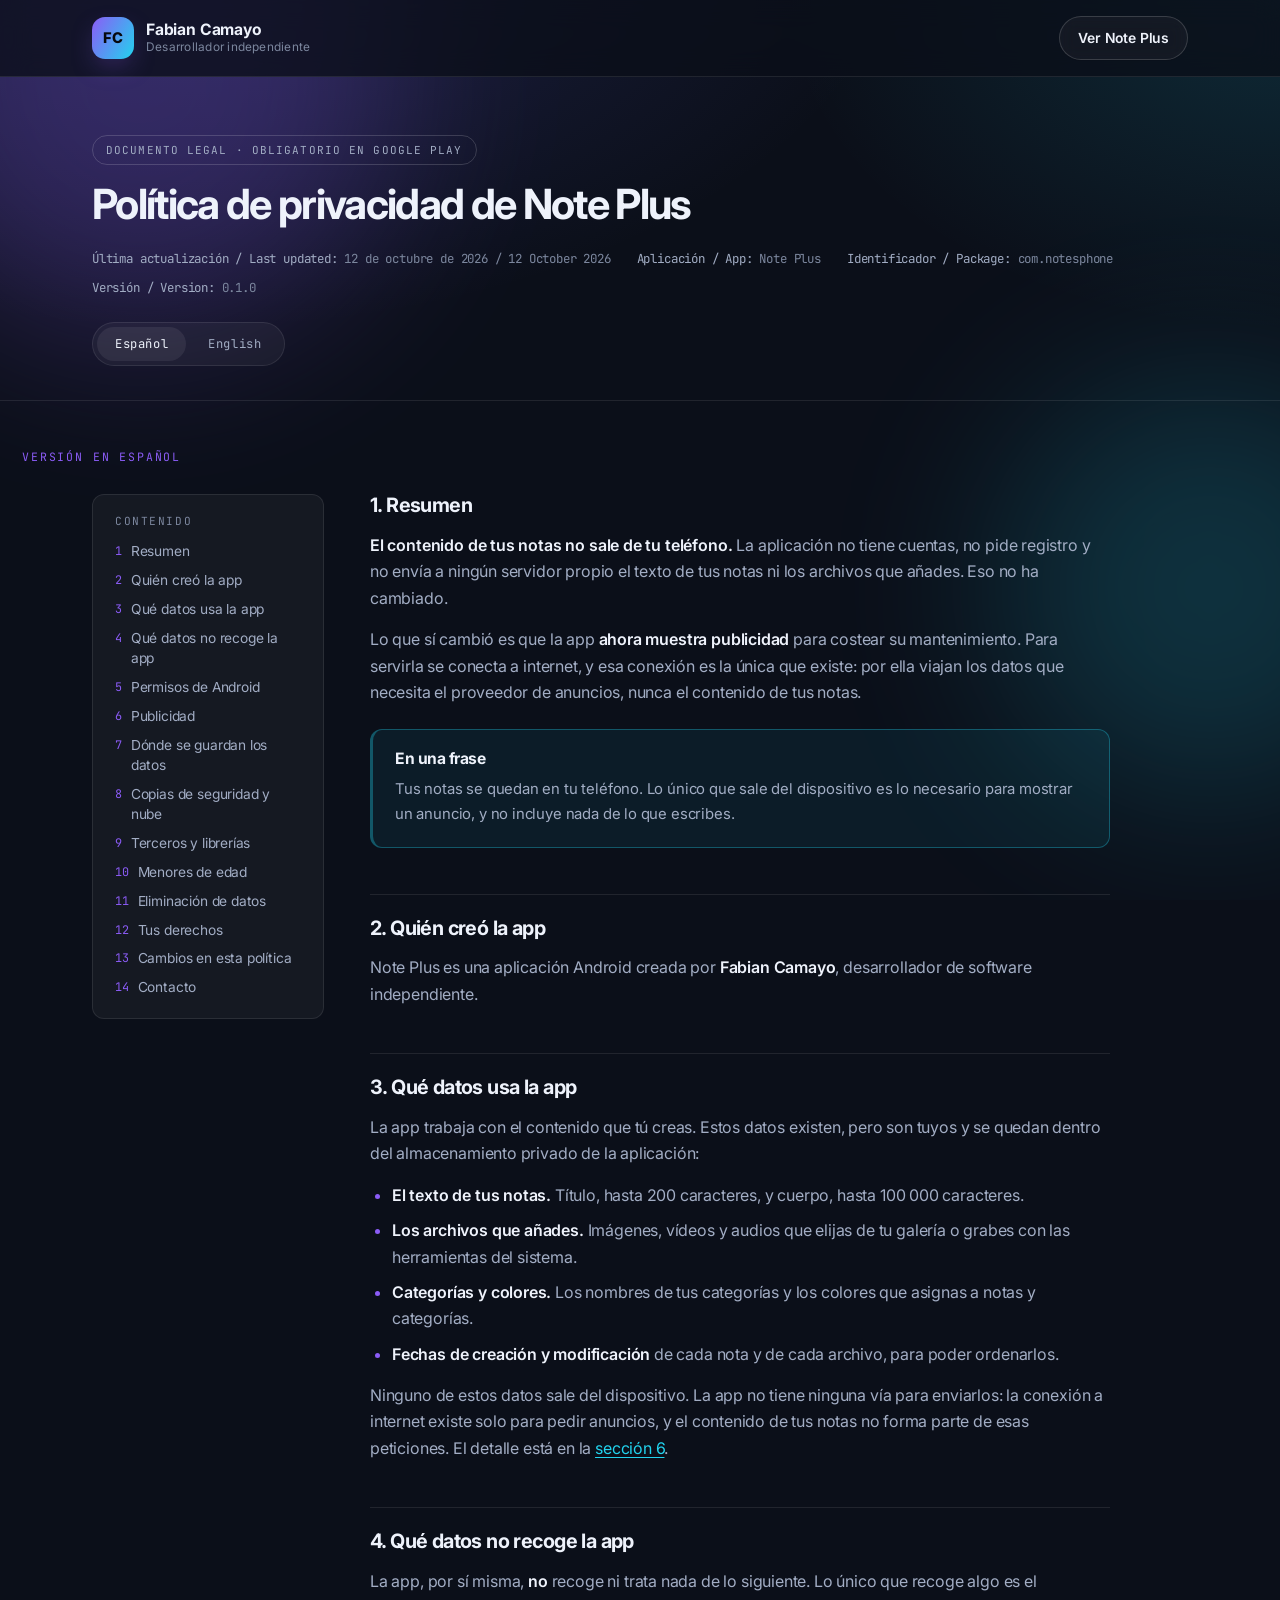
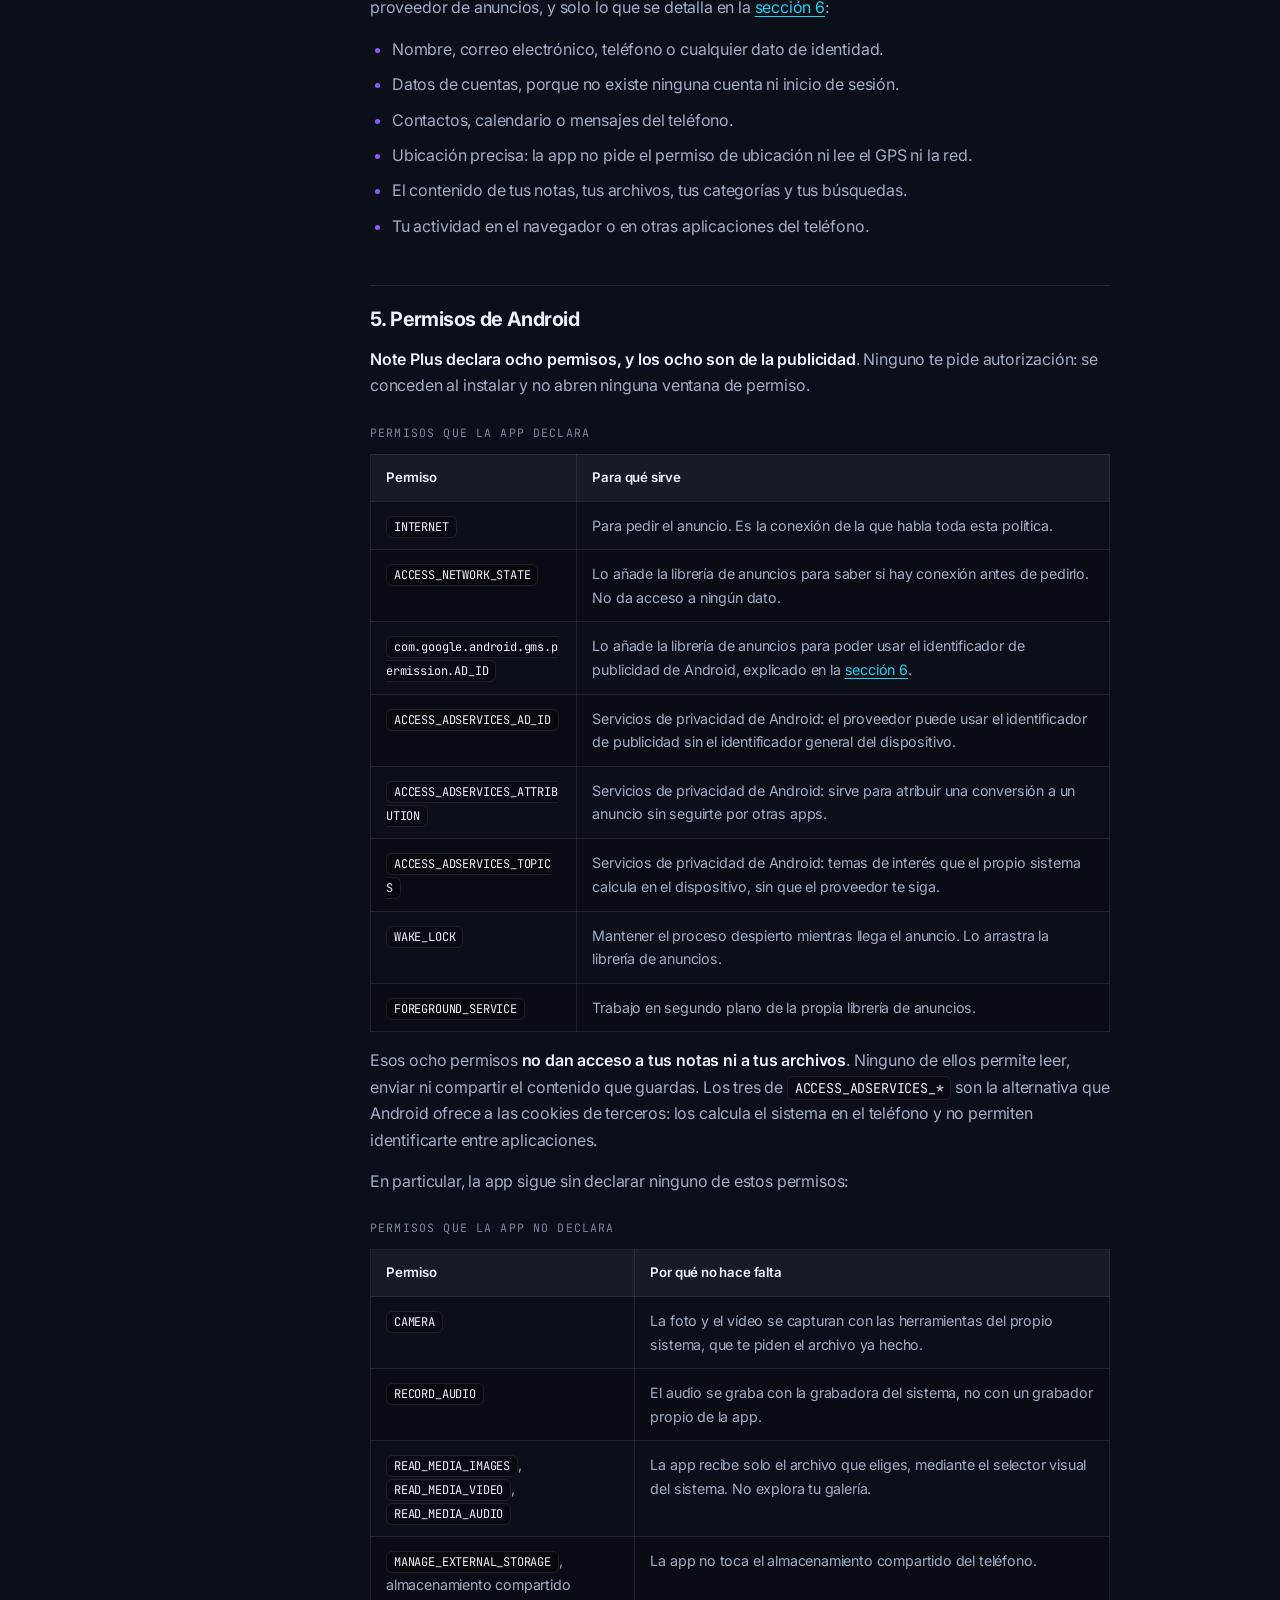
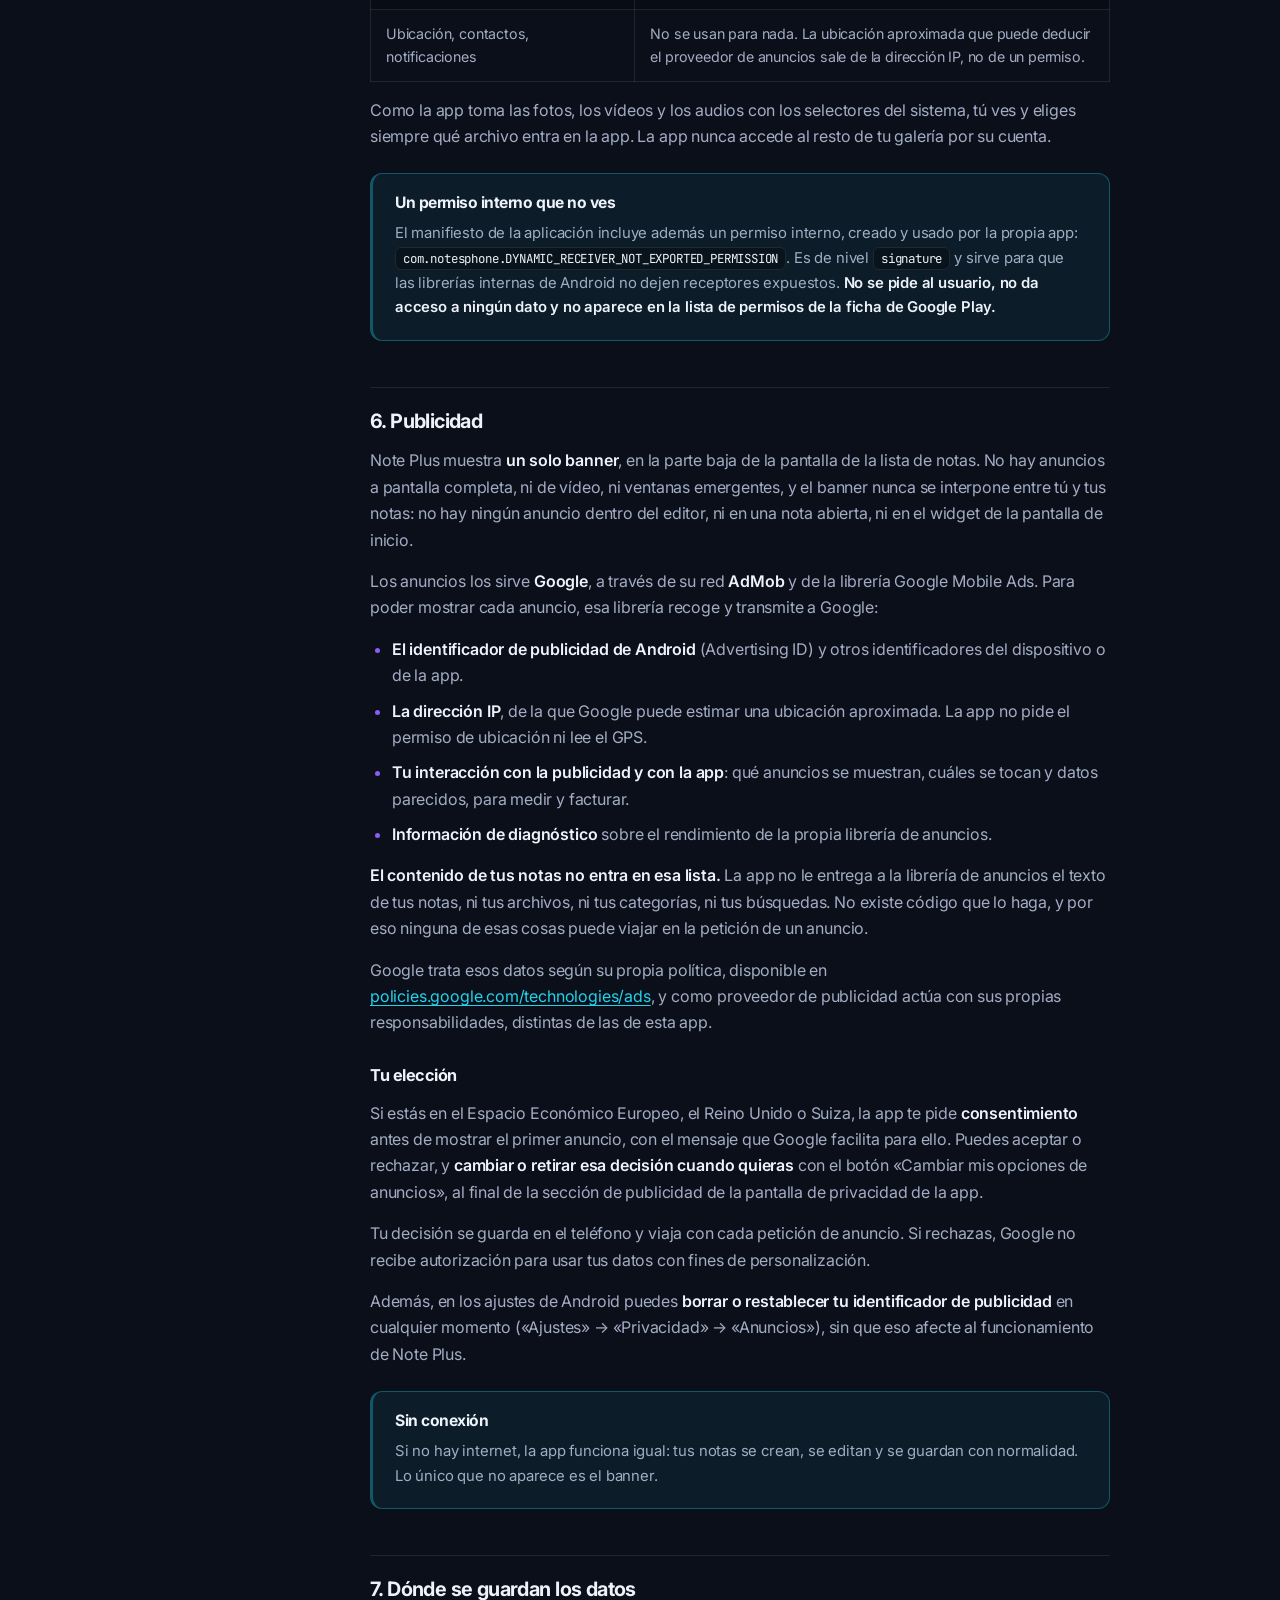
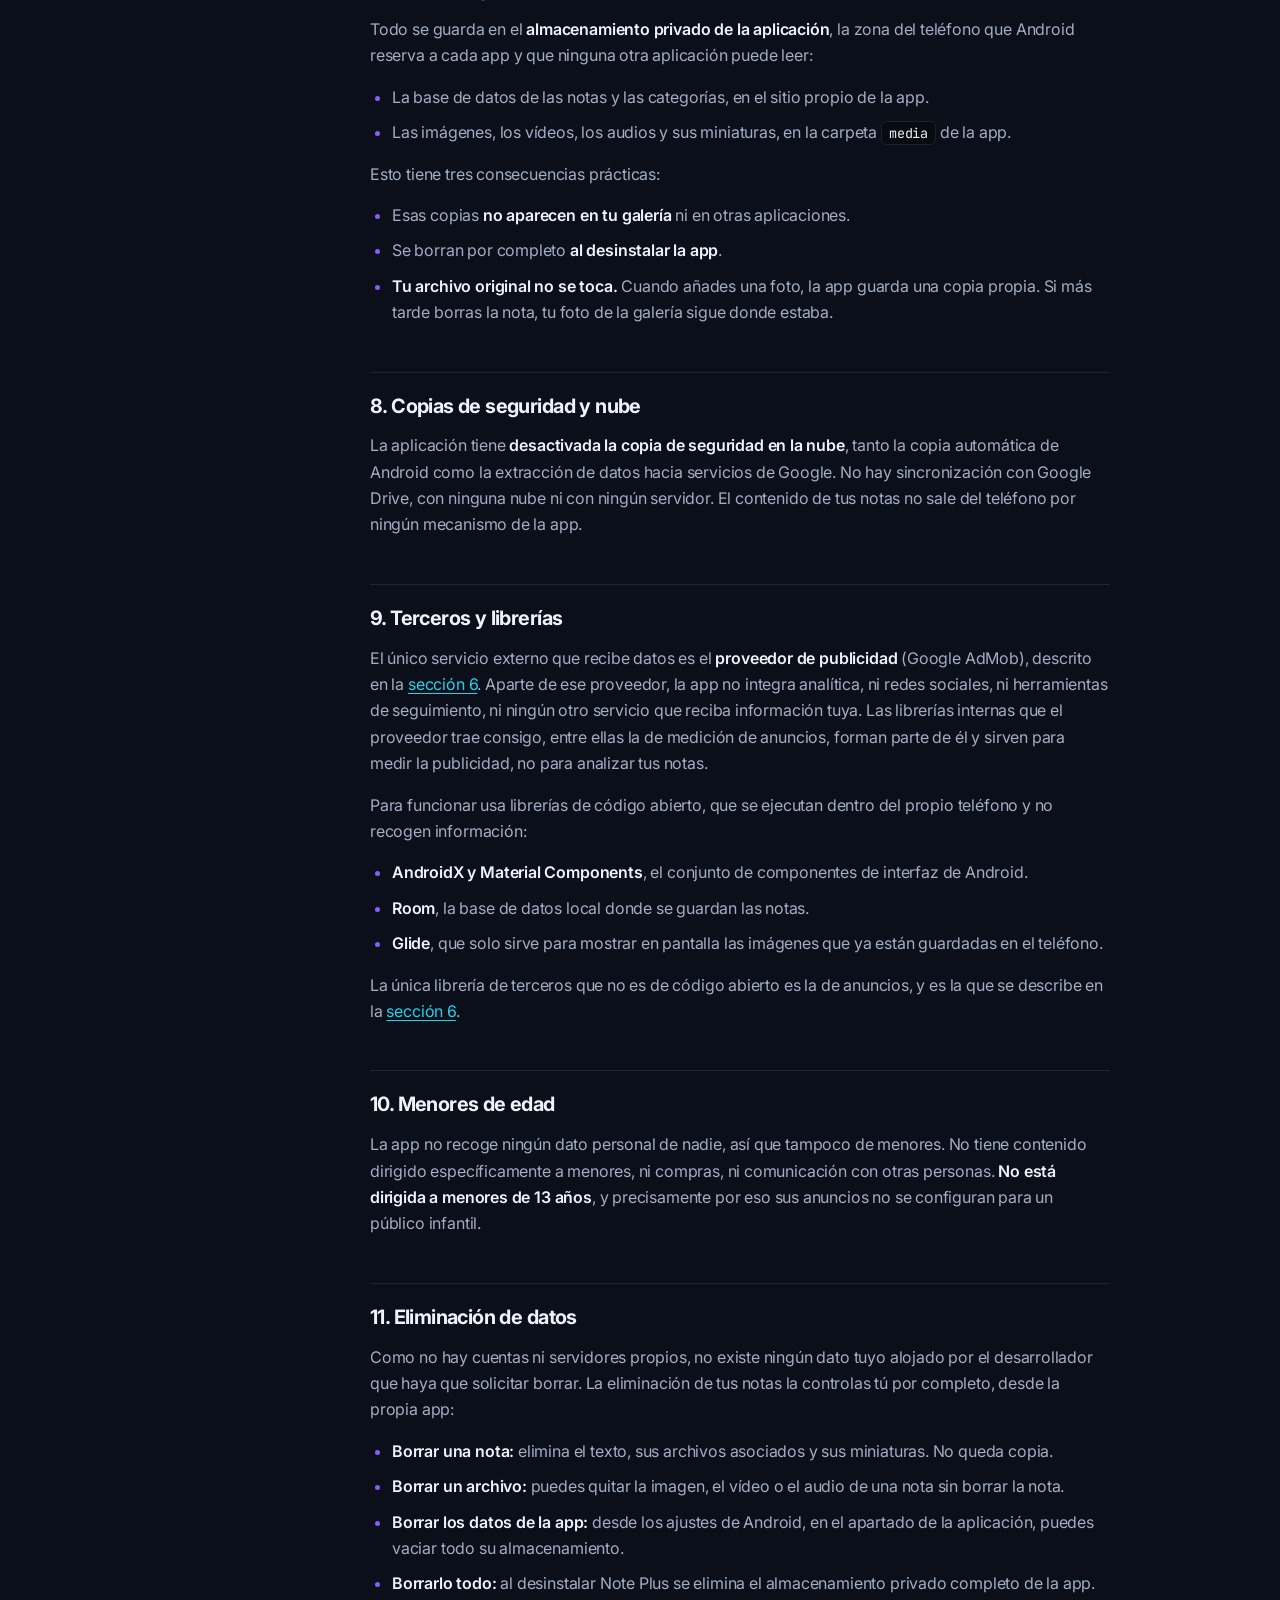
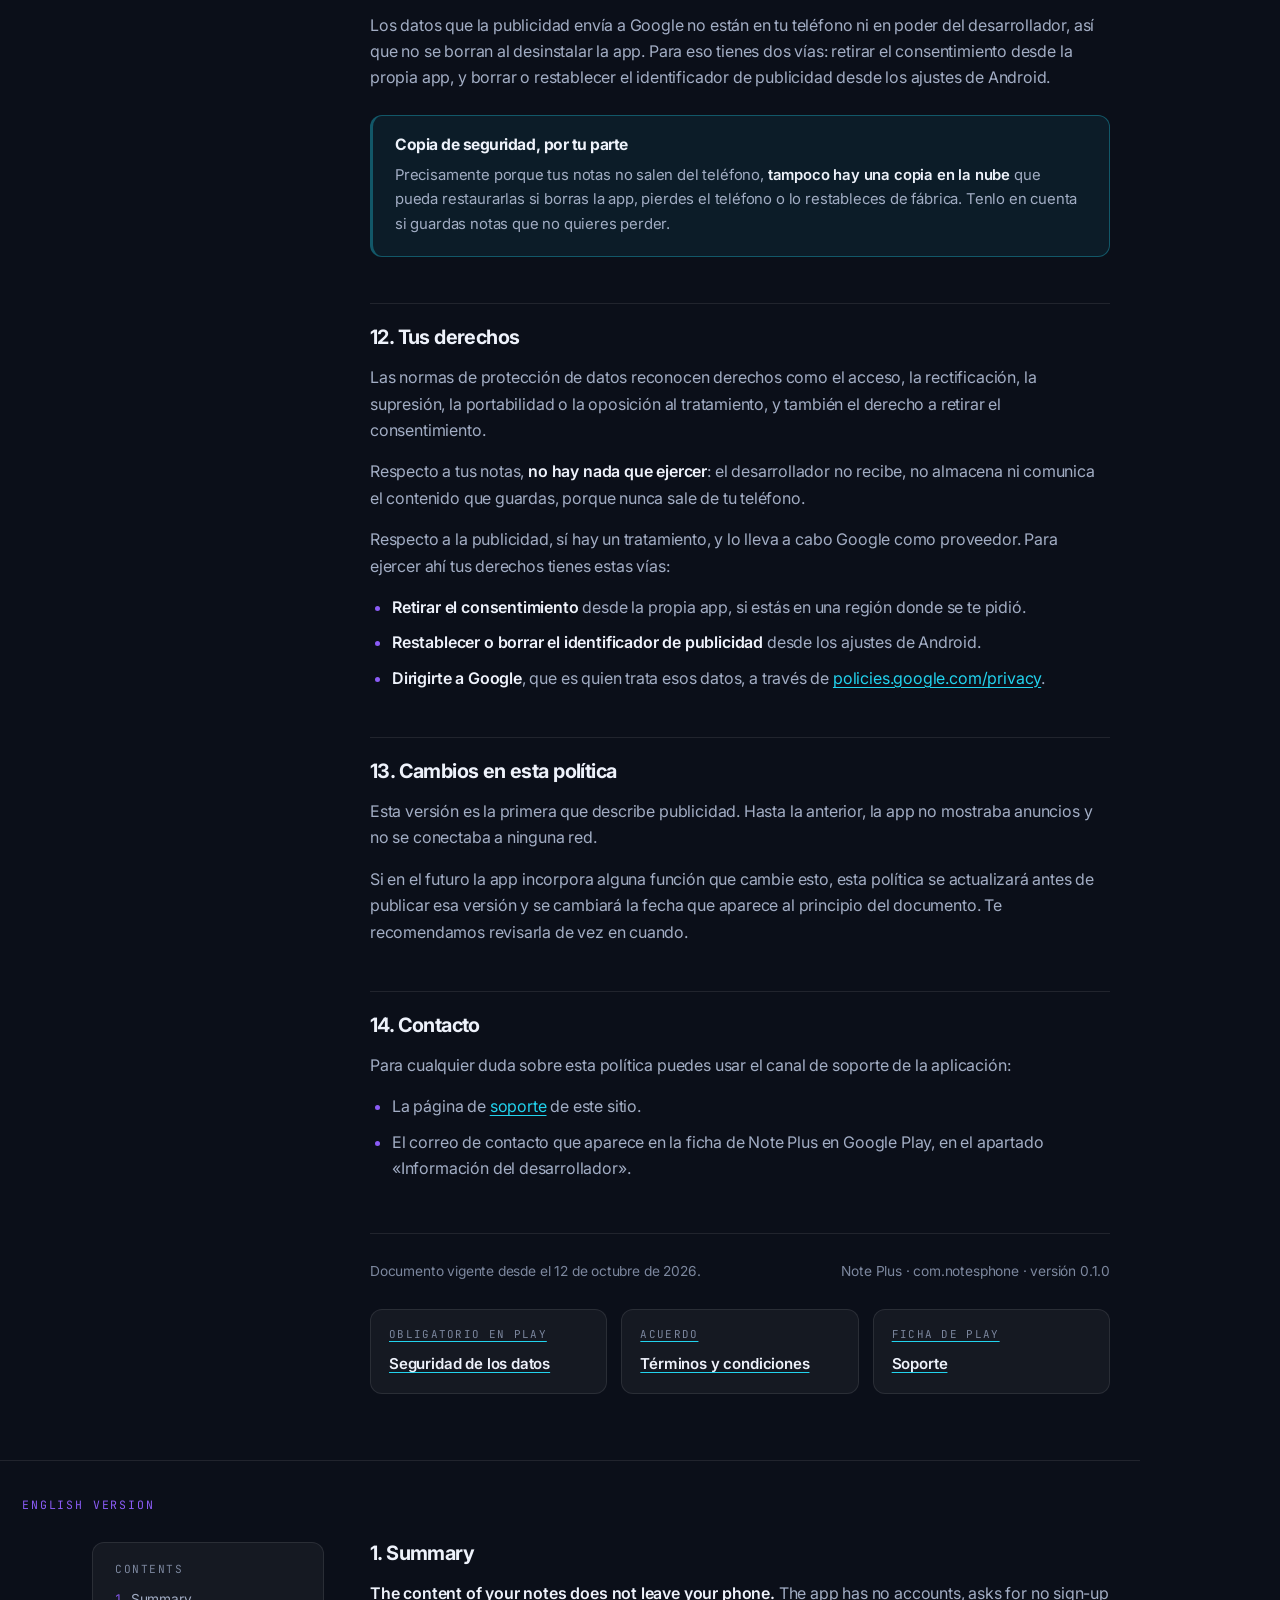
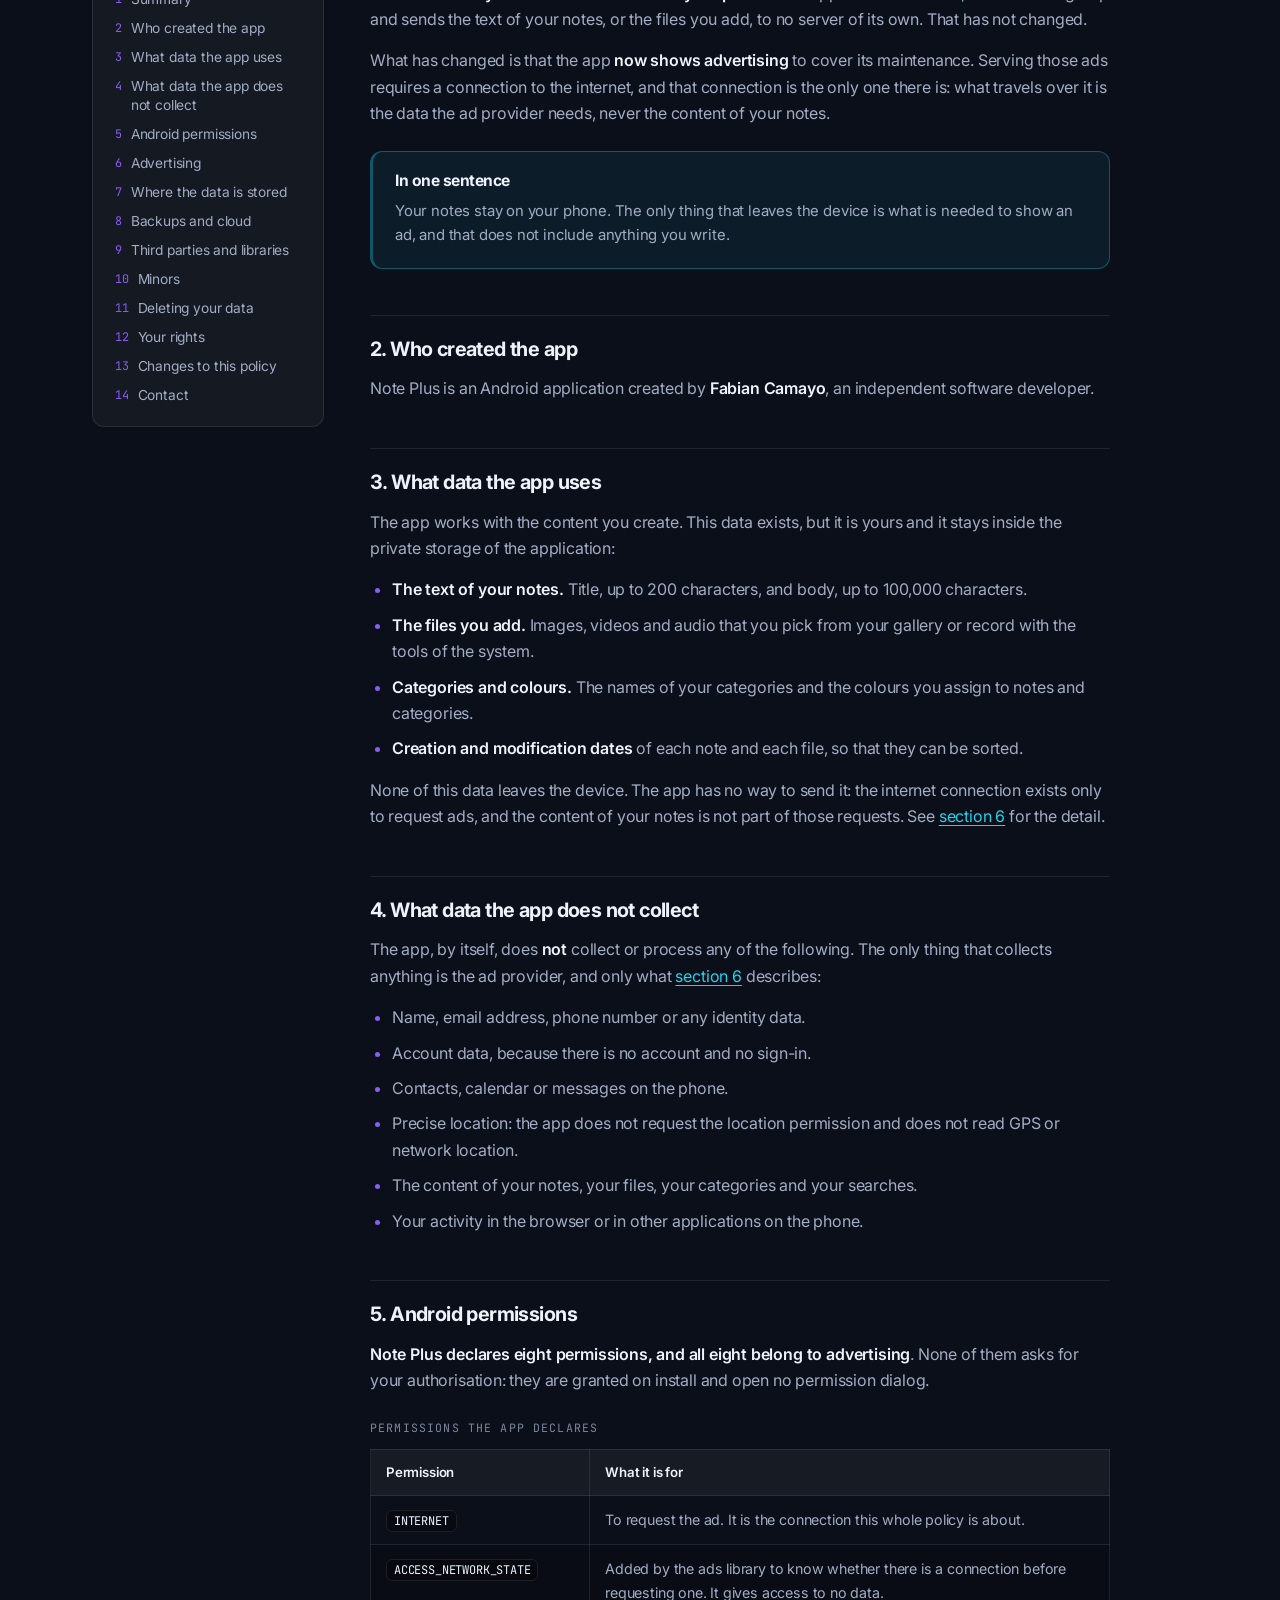
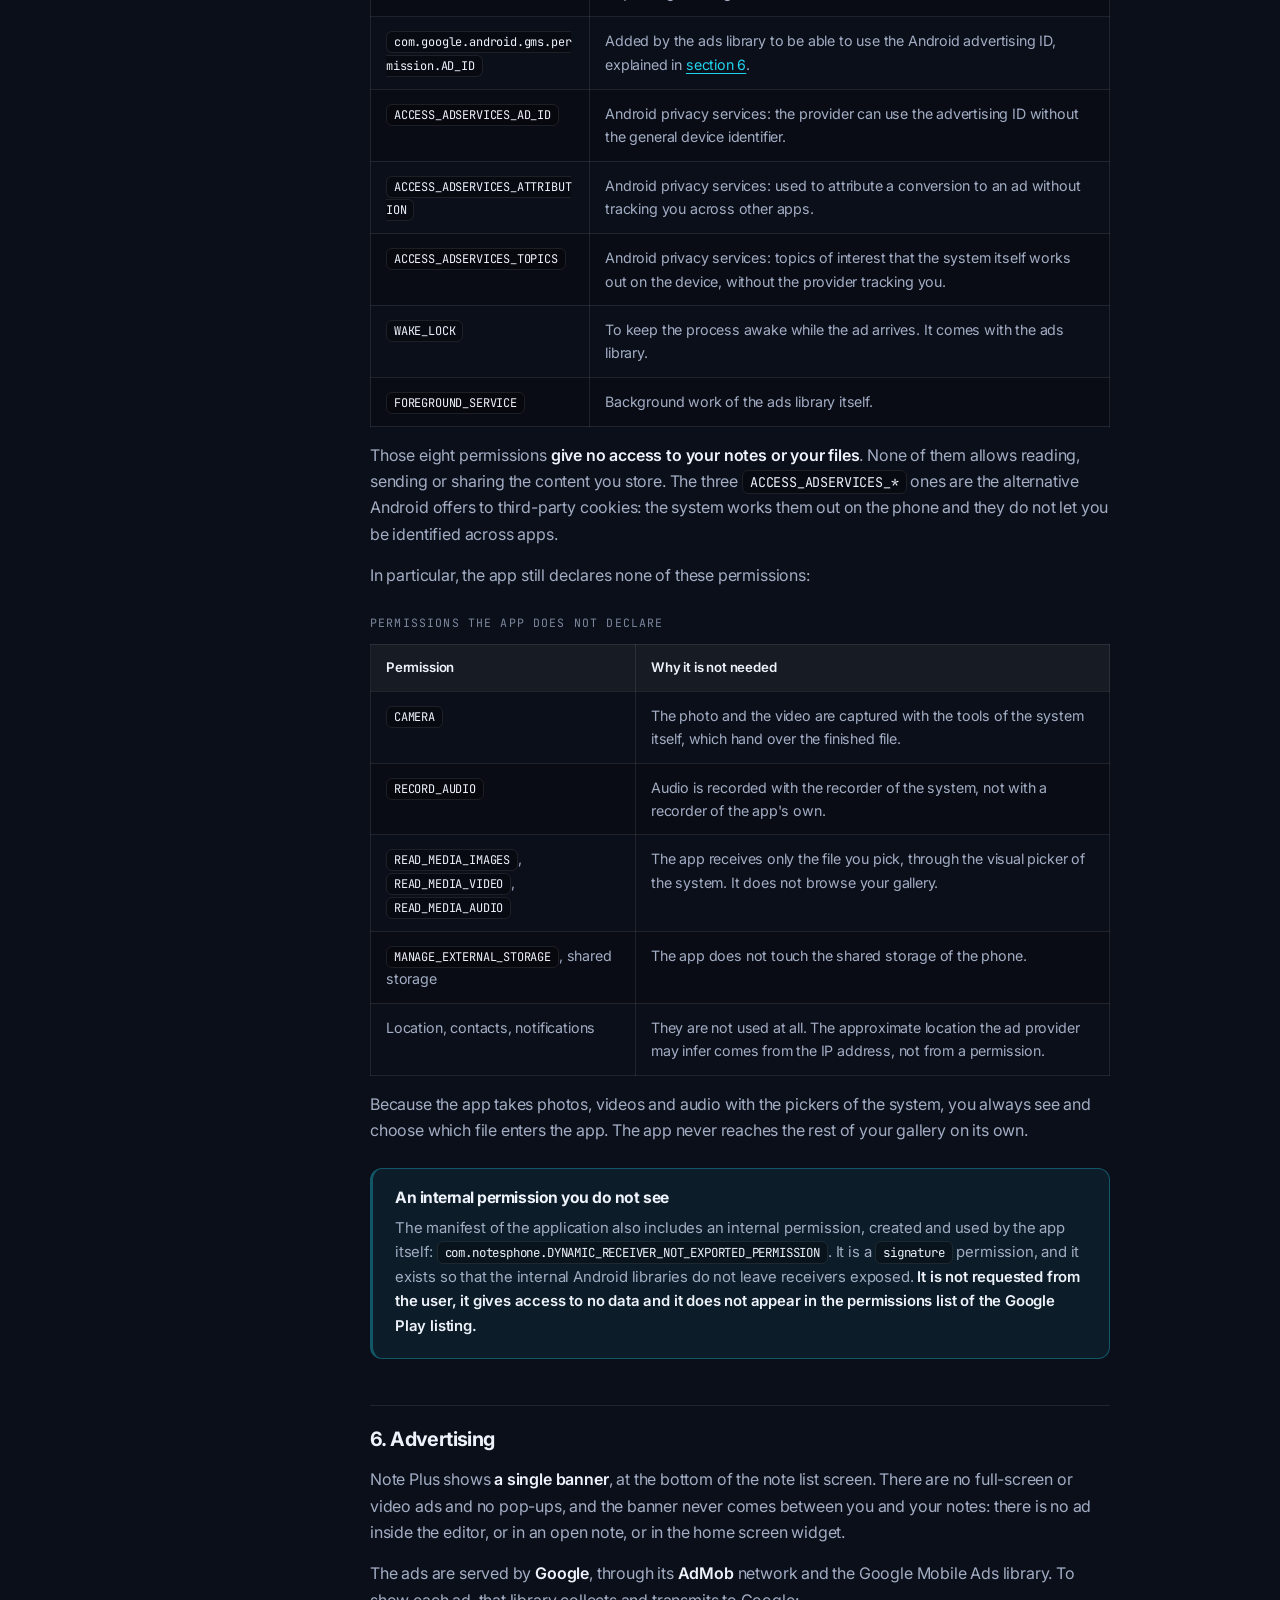
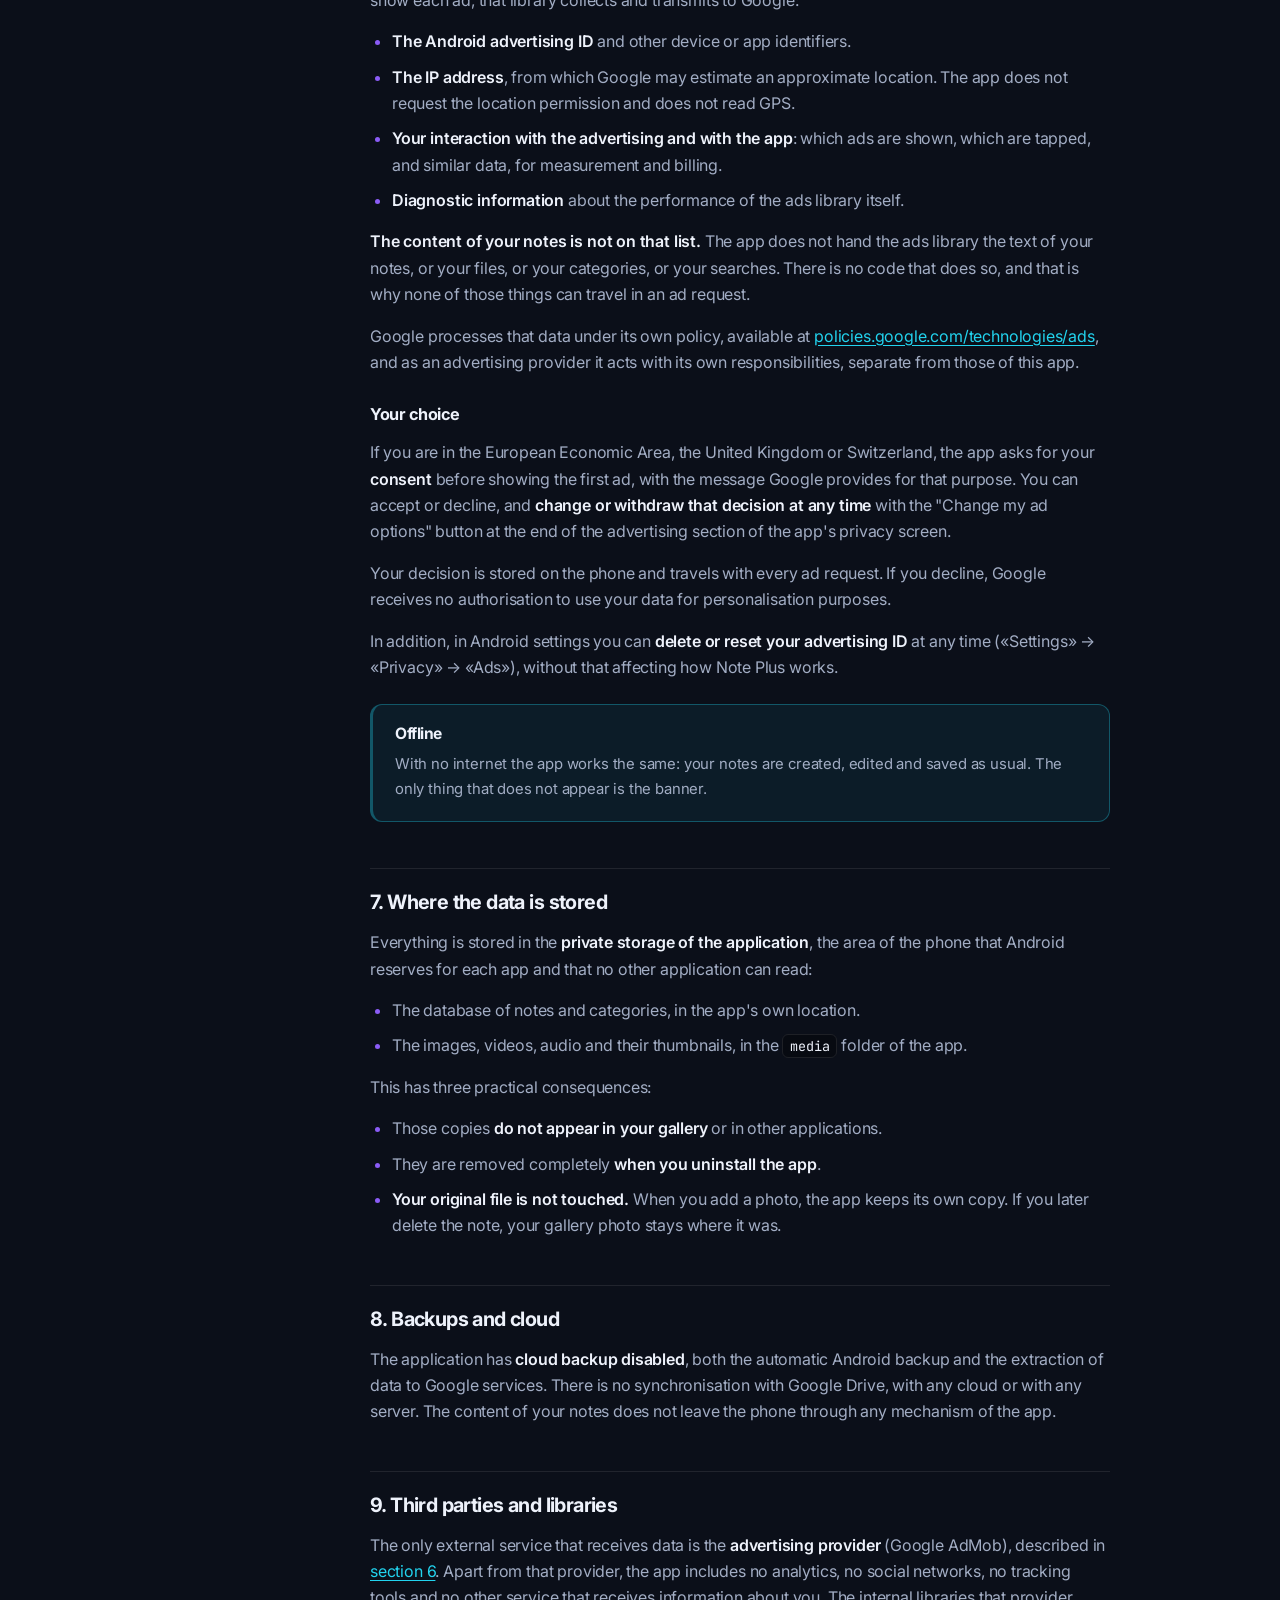
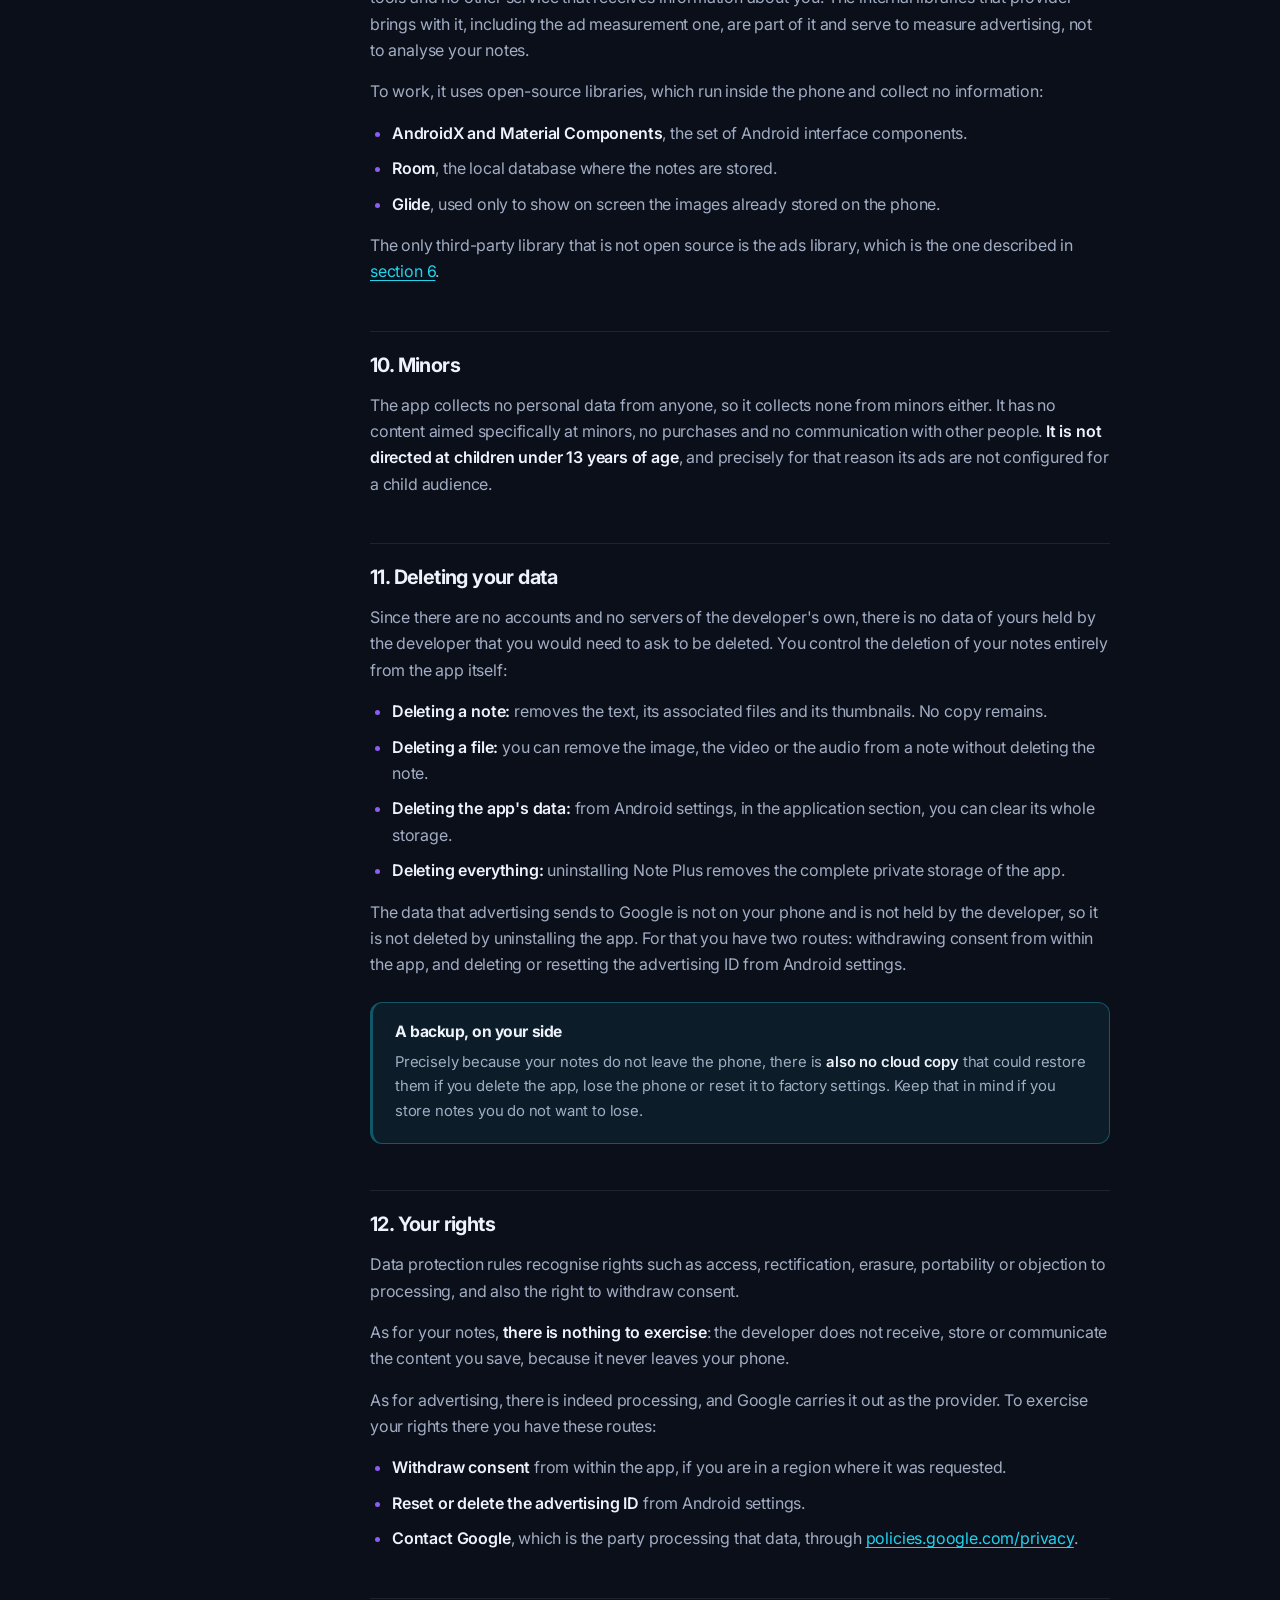
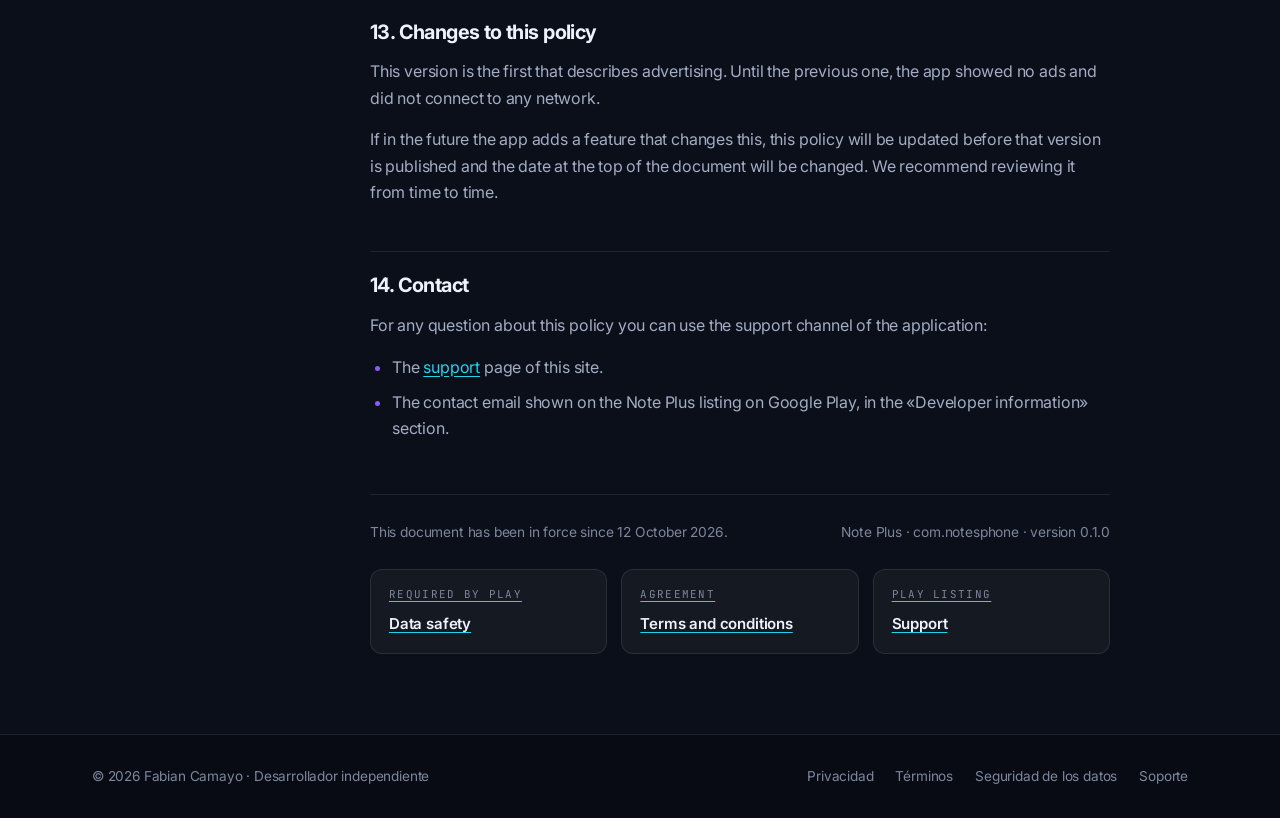
==== commit 8213b26d: "Reflejar en la web los ocho permisos de la publicidad de Note Plus El manifiesto fusionado declara o" ====
--- a/note-plus/privacidad/index.html
+++ b/note-plus/privacidad/index.html
@@ -140,8 +140,8 @@
 
       <h2 id="permisos">5. Permisos de Android</h2>
       <p>
-        <strong>Note Plus declara tres permisos</strong>, y ninguno te pide autorización: se
-        conceden al instalar y no abren ninguna ventana de permiso.
+        <strong>Note Plus declara ocho permisos, y los ocho son de la publicidad</strong>. Ninguno te
+        pide autorización: se conceden al instalar y no abren ninguna ventana de permiso.
       </p>
       <div class="table-wrap">
         <table>
@@ -153,12 +153,20 @@
             <tr><td><code>INTERNET</code></td><td>Para pedir el anuncio. Es la conexión de la que habla toda esta política.</td></tr>
             <tr><td><code>ACCESS_NETWORK_STATE</code></td><td>Lo añade la librería de anuncios para saber si hay conexión antes de pedirlo. No da acceso a ningún dato.</td></tr>
             <tr><td><code>com.google.android.gms.permission.AD_ID</code></td><td>Lo añade la librería de anuncios para poder usar el identificador de publicidad de Android, explicado en la <a href="#publicidad">sección 6</a>.</td></tr>
+            <tr><td><code>ACCESS_ADSERVICES_AD_ID</code></td><td>Servicios de privacidad de Android: el proveedor puede usar el identificador de publicidad sin el identificador general del dispositivo.</td></tr>
+            <tr><td><code>ACCESS_ADSERVICES_ATTRIBUTION</code></td><td>Servicios de privacidad de Android: sirve para atribuir una conversión a un anuncio sin seguirte por otras apps.</td></tr>
+            <tr><td><code>ACCESS_ADSERVICES_TOPICS</code></td><td>Servicios de privacidad de Android: temas de interés que el propio sistema calcula en el dispositivo, sin que el proveedor te siga.</td></tr>
+            <tr><td><code>WAKE_LOCK</code></td><td>Mantener el proceso despierto mientras llega el anuncio. Lo arrastra la librería de anuncios.</td></tr>
+            <tr><td><code>FOREGROUND_SERVICE</code></td><td>Trabajo en segundo plano de la propia librería de anuncios.</td></tr>
           </tbody>
         </table>
       </div>
       <p>
-        Esos tres permisos <strong>no dan acceso a tus notas ni a tus archivos</strong>. Ninguno de
-        ellos permite leer, enviar ni compartir el contenido que guardas.
+        Esos ocho permisos <strong>no dan acceso a tus notas ni a tus archivos</strong>. Ninguno de
+        ellos permite leer, enviar ni compartir el contenido que guardas. Los tres de
+        <code>ACCESS_ADSERVICES_*</code> son la alternativa que Android ofrece a las cookies de
+        terceros: los calcula el sistema en el teléfono y no permiten identificarte entre
+        aplicaciones.
       </p>
       <p>En particular, la app sigue sin declarar ninguno de estos permisos:</p>
       <div class="table-wrap">
@@ -227,7 +235,12 @@
         Si estás en el Espacio Económico Europeo, el Reino Unido o Suiza, la app te pide
         <strong>consentimiento</strong> antes de mostrar el primer anuncio, con el mensaje que
         Google facilita para ello. Puedes aceptar o rechazar, y <strong>cambiar o retirar esa
-        decisión cuando quieras</strong> desde la propia app.
+        decisión cuando quieras</strong> con el botón «Cambiar mis opciones de anuncios», al final
+        de la sección de publicidad de la pantalla de privacidad de la app.
+      </p>
+      <p>
+        Tu decisión se guarda en el teléfono y viaja con cada petición de anuncio. Si rechazas,
+        Google no recibe autorización para usar tus datos con fines de personalización.
       </p>
       <p>
         Además, en los ajustes de Android puedes <strong>borrar o restablecer tu identificador de
@@ -269,9 +282,11 @@
       <h2 id="terceros">9. Terceros y librerías</h2>
       <p>
         El único servicio externo que recibe datos es el <strong>proveedor de publicidad</strong>
-        (Google AdMob), descrito en la <a href="#publicidad">sección 6</a>. La app no integra
-        analítica, ni redes sociales, ni herramientas de seguimiento, ni ningún otro servicio que
-        reciba información tuya.
+        (Google AdMob), descrito en la <a href="#publicidad">sección 6</a>. Aparte de ese
+        proveedor, la app no integra analítica, ni redes sociales, ni herramientas de seguimiento,
+        ni ningún otro servicio que reciba información tuya. Las librerías internas que el
+        proveedor trae consigo, entre ellas la de medición de anuncios, forman parte de él y sirven
+        para medir la publicidad, no para analizar tus notas.
       </p>
       <p>
         Para funcionar usa librerías de código abierto, que se ejecutan dentro del propio teléfono
@@ -473,7 +488,8 @@
 
       <h2 id="en-permissions">5. Android permissions</h2>
       <p>
-        <strong>Note Plus declares three permissions</strong>, and none of them asks for your
+        <strong>Note Plus declares eight permissions, and all eight belong to advertising</strong>.
+        None of them asks for your
         authorisation: they are granted on install and open no permission dialog.
       </p>
       <div class="table-wrap">
@@ -486,12 +502,20 @@
             <tr><td><code>INTERNET</code></td><td>To request the ad. It is the connection this whole policy is about.</td></tr>
             <tr><td><code>ACCESS_NETWORK_STATE</code></td><td>Added by the ads library to know whether there is a connection before requesting one. It gives access to no data.</td></tr>
             <tr><td><code>com.google.android.gms.permission.AD_ID</code></td><td>Added by the ads library to be able to use the Android advertising ID, explained in <a href="#en-ads">section 6</a>.</td></tr>
+            <tr><td><code>ACCESS_ADSERVICES_AD_ID</code></td><td>Android privacy services: the provider can use the advertising ID without the general device identifier.</td></tr>
+            <tr><td><code>ACCESS_ADSERVICES_ATTRIBUTION</code></td><td>Android privacy services: used to attribute a conversion to an ad without tracking you across other apps.</td></tr>
+            <tr><td><code>ACCESS_ADSERVICES_TOPICS</code></td><td>Android privacy services: topics of interest that the system itself works out on the device, without the provider tracking you.</td></tr>
+            <tr><td><code>WAKE_LOCK</code></td><td>To keep the process awake while the ad arrives. It comes with the ads library.</td></tr>
+            <tr><td><code>FOREGROUND_SERVICE</code></td><td>Background work of the ads library itself.</td></tr>
           </tbody>
         </table>
       </div>
       <p>
-        Those three permissions <strong>give no access to your notes or your files</strong>. None of
-        them allows reading, sending or sharing the content you store.
+        Those eight permissions <strong>give no access to your notes or your files</strong>. None of
+        them allows reading, sending or sharing the content you store. The three
+        <code>ACCESS_ADSERVICES_*</code> ones are the alternative Android offers to third-party
+        cookies: the system works them out on the phone and they do not let you be identified across
+        apps.
       </p>
       <p>In particular, the app still declares none of these permissions:</p>
       <div class="table-wrap">
@@ -561,7 +585,12 @@
         If you are in the European Economic Area, the United Kingdom or Switzerland, the app asks
         for your <strong>consent</strong> before showing the first ad, with the message Google
         provides for that purpose. You can accept or decline, and <strong>change or withdraw that
-        decision at any time</strong> from within the app.
+        decision at any time</strong> with the "Change my ad options" button at the end of the
+        advertising section of the app's privacy screen.
+      </p>
+      <p>
+        Your decision is stored on the phone and travels with every ad request. If you decline,
+        Google receives no authorisation to use your data for personalisation purposes.
       </p>
       <p>
         In addition, in Android settings you can <strong>delete or reset your advertising ID</strong>
@@ -602,9 +631,11 @@
       <h2 id="en-third-parties">9. Third parties and libraries</h2>
       <p>
         The only external service that receives data is the <strong>advertising provider</strong>
-        (Google AdMob), described in <a href="#en-ads">section 6</a>. The app includes no analytics,
-        no social networks, no tracking tools and no other service that receives information about
-        you.
+        (Google AdMob), described in <a href="#en-ads">section 6</a>. Apart from that provider, the
+        app includes no analytics, no social networks, no tracking tools and no other service that
+        receives information about you. The internal libraries that provider brings with it,
+        including the ad measurement one, are part of it and serve to measure advertising, not to
+        analyse your notes.
       </p>
       <p>
         To work, it uses open-source libraries, which run inside the phone and collect no
